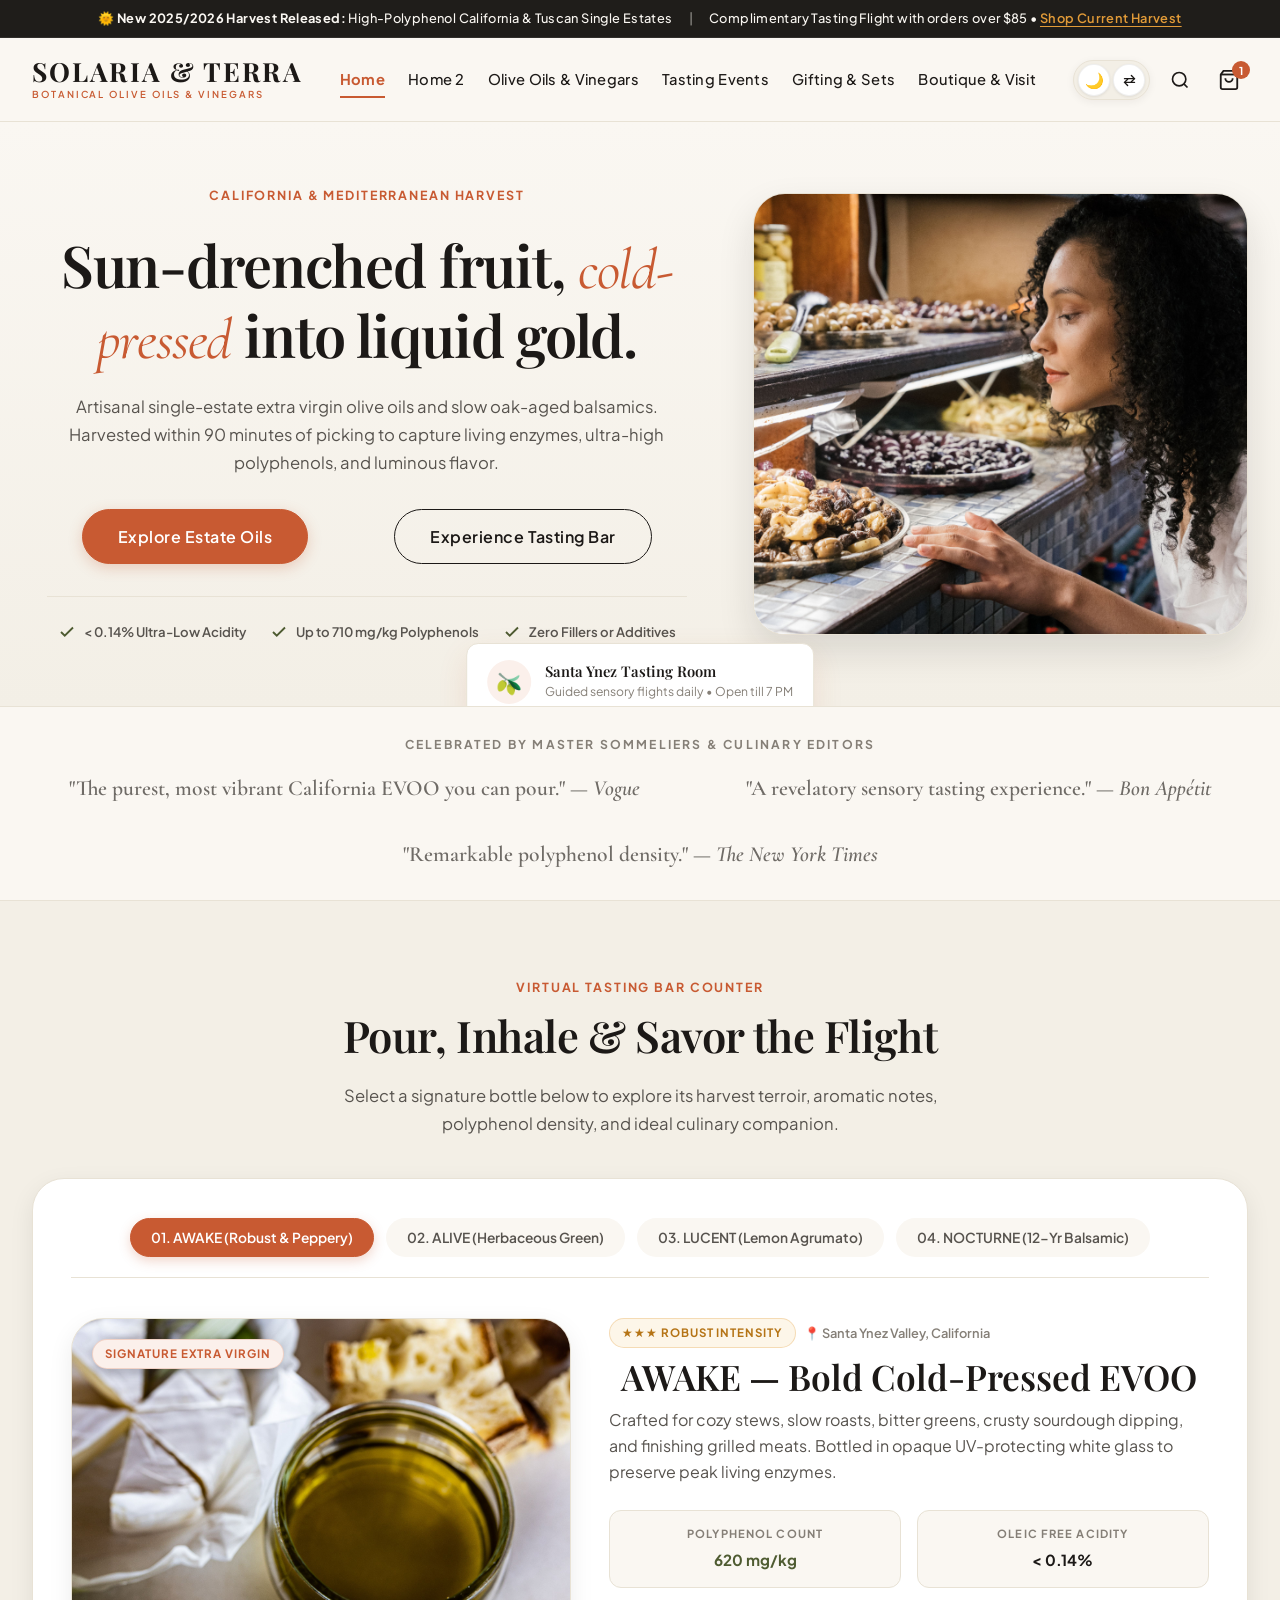
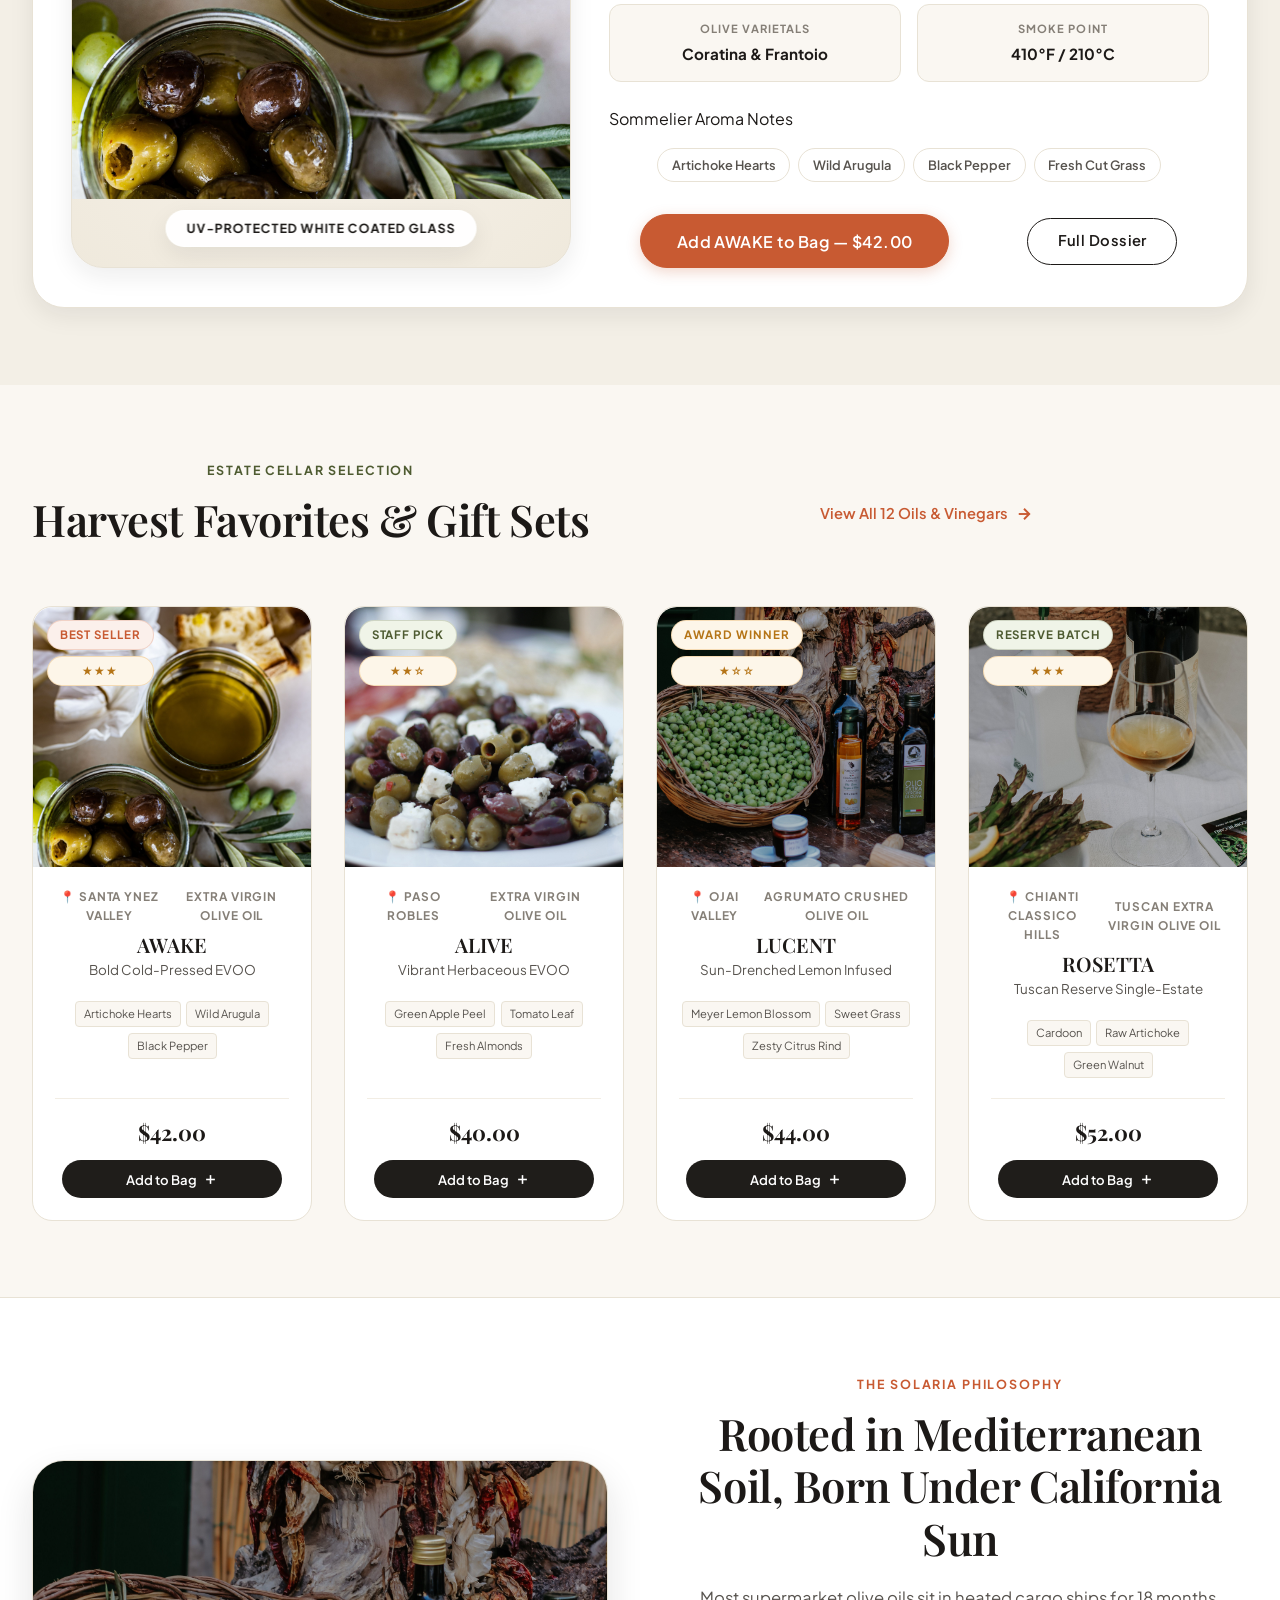
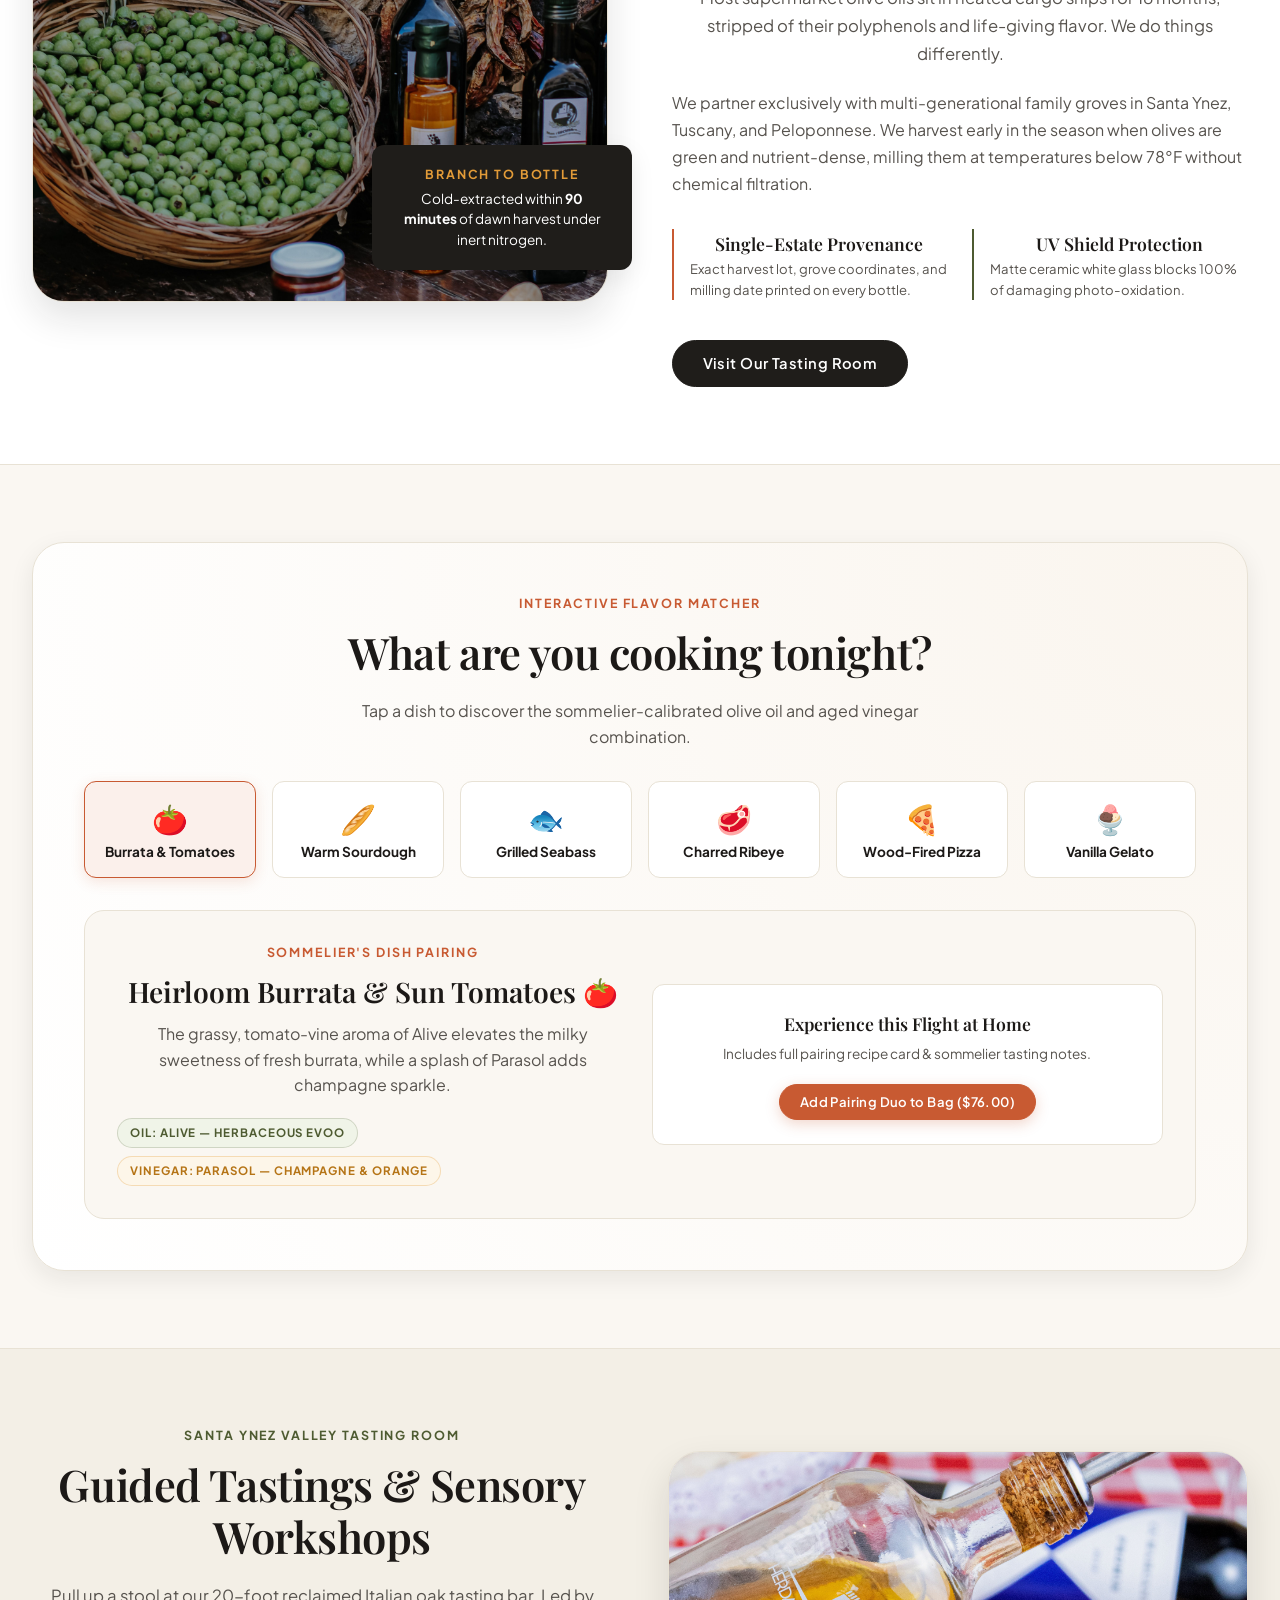
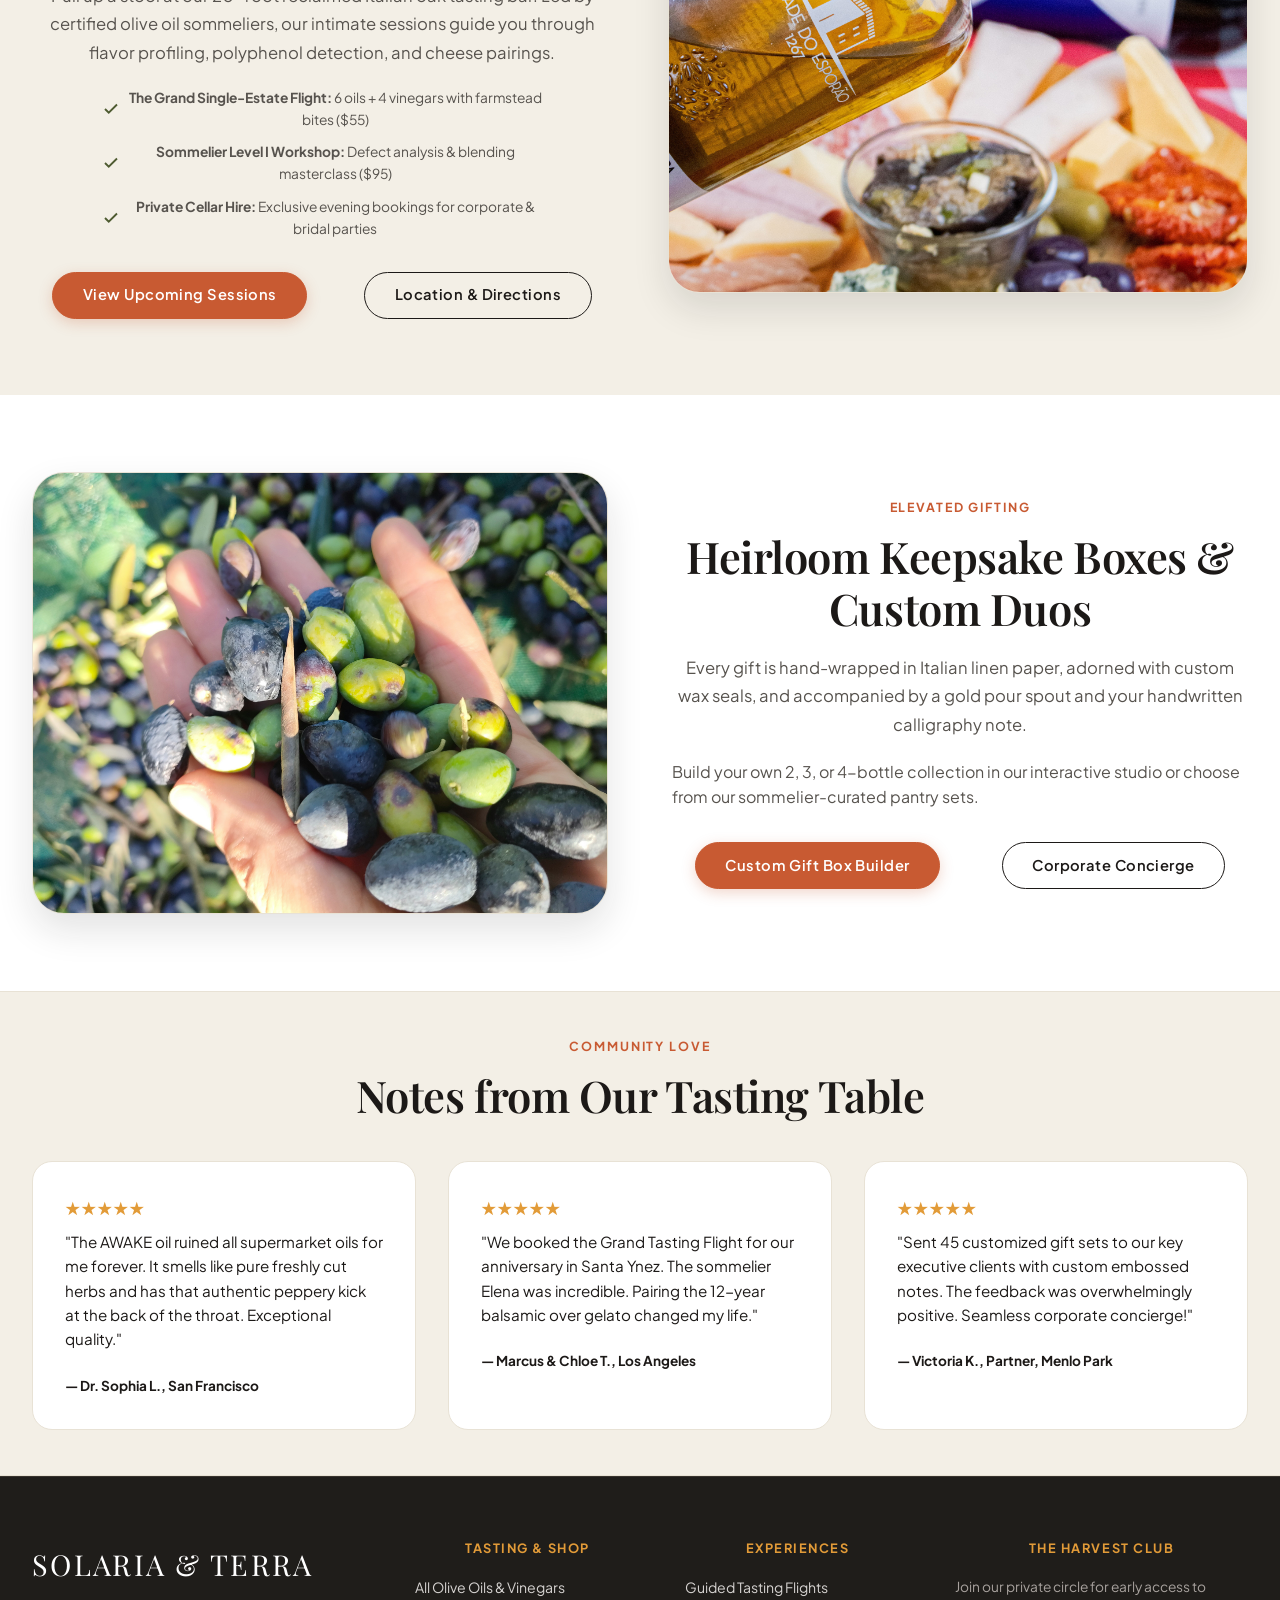
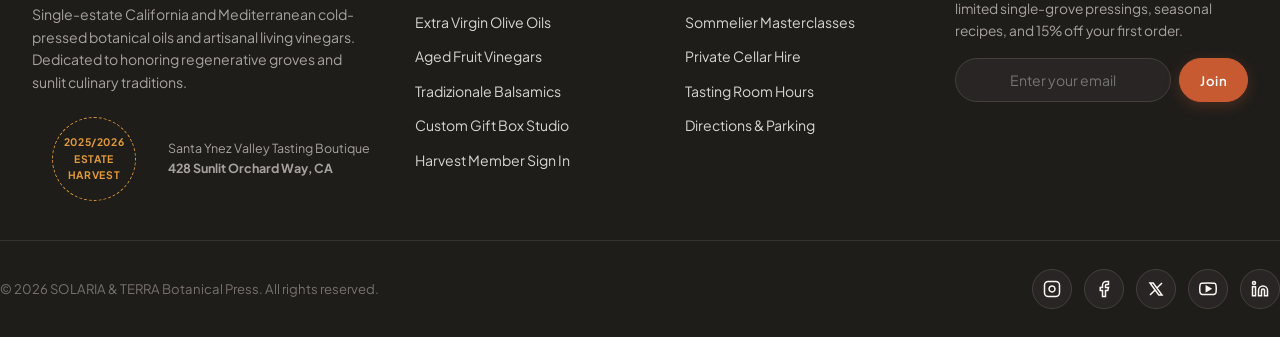
==== index.html @ 343f9cef "Deploy Specialty Olive Oil & Vinegar Tasting Shop with responsive design, fixed navbar, dark theme, " ====
<!DOCTYPE html>
<html lang="en">
<head>
  <meta charset="UTF-8">
  <meta name="viewport" content="width=device-width, initial-scale=1.0">
  <title>SOLARIA & TERRA | California & Mediterranean Fine Olive Oils & Aged Vinegars</title>
  <meta name="description" content="Artisanal cold-pressed single-estate olive oils and barrel-aged fruit vinegars. Visit our Santa Ynez tasting room or explore curated harvest flights online.">
  <link rel="icon" type="image/svg+xml" href="favicon.svg">
  <link rel="apple-touch-icon" href="favicon.svg">
  <link rel="stylesheet" href="styles/main.css">
</head>
<body>

  <!-- Announcement Top Bar -->
  <div class="announcement-bar">
    <span>🌞 <strong>New 2025/2026 Harvest Released:</strong> High-Polyphenol California & Tuscan Single Estates</span>
    <span style="opacity: 0.5;">|</span>
    <span>Complimentary Tasting Flight with orders over $85 • <a href="products.html">Shop Current Harvest</a></span>
  </div>

  <!-- Header Navigation -->
  <header class="site-header">
    <div class="container header-container">
      <!-- Brand Logo -->
      <a href="index.html" class="site-logo" aria-label="SOLARIA & TERRA Homepage">
        <span class="brand-name">SOLARIA &amp; TERRA</span>
        <span class="brand-tagline">Botanical Olive Oils &amp; Vinegars</span>
      </a>

      <!-- Desktop Navigation -->
      <nav class="nav-links" aria-label="Main Navigation">
        <a href="index.html" class="nav-link active">Home</a>
        <a href="home-2.html" class="nav-link">Home 2</a>
        <a href="products.html" class="nav-link">Olive Oils &amp; Vinegars</a>
        <a href="events.html" class="nav-link">Tasting Events</a>
        <a href="gifting.html" class="nav-link">Gifting &amp; Sets</a>
        <a href="contact.html" class="nav-link">Boutique &amp; Visit</a>
      </nav>

      <!-- Action Buttons -->
      <div class="header-actions">
        <!-- Theme & RTL Pill Widget (Navbar Controls) -->
        <div class="navbar-util-pill" aria-label="Theme and Language Controls">
          <button class="navbar-util-btn theme-toggle-trigger" onclick="App.toggleTheme()" title="Toggle Dark/Light Theme" aria-label="Toggle Theme">
            🌙
          </button>
          <button class="navbar-util-btn rtl-toggle-trigger" onclick="App.toggleRTL()" title="Toggle RTL Layout" aria-label="Toggle RTL">
            <svg width="15" height="15" viewBox="0 0 24 24" fill="none" stroke="currentColor" stroke-width="2.2" stroke-linecap="round" stroke-linejoin="round">
              <line x1="4" y1="9" x2="20" y2="9"></line>
              <polyline points="15 4 20 9 15 14"></polyline>
              <line x1="20" y1="15" x2="4" y2="15"></line>
              <polyline points="9 20 4 15 9 10"></polyline>
            </svg>
          </button>
        </div>

        <a href="products.html" class="action-btn" aria-label="Search Catalog" title="Search Collection">
          <svg width="20" height="20" viewBox="0 0 24 24" fill="none" stroke="currentColor" stroke-width="2"><circle cx="11" cy="11" r="8"></circle><line x1="21" y1="21" x2="16.65" y2="16.65"></line></svg>
        </a>
        <button class="action-btn trigger-cart-drawer" aria-label="Open Tasting Bag" title="Tasting Bag">
          <svg width="22" height="22" viewBox="0 0 24 24" fill="none" stroke="currentColor" stroke-width="2"><path d="M6 2L3 6v14a2 2 0 0 0 2 2h14a2 2 0 0 0 2-2V6l-3-4z"></path><line x1="3" y1="6" x2="21" y2="6"></line><path d="M16 10a4 4 0 0 1-8 0"></path></svg>
          <span class="cart-count-badge">1</span>
        </button>
        <button class="mobile-menu-toggle" id="mobileMenuToggle" aria-label="Toggle Mobile Navigation">
          <span></span><span></span><span></span>
        </button>
      </div>
    </div>
  </header>

  <main id="main-content">
    
    <!-- Hero Section (Editorial Brightland Style) -->
    <section class="hero-editorial">
      <div class="container">
        <div class="hero-grid">
          <div class="hero-content">
            <span class="eyebrow eyebrow-terracotta">CALIFORNIA &amp; MEDITERRANEAN HARVEST</span>
            <h1 class="hero-title">
              Sun-drenched fruit, <em>cold-pressed</em> into liquid gold.
            </h1>
            <p class="hero-description">
              Artisanal single-estate extra virgin olive oils and slow oak-aged balsamics. Harvested within 90 minutes of picking to capture living enzymes, ultra-high polyphenols, and luminous flavor.
            </p>
            <div class="hero-ctas">
              <a href="products.html" class="btn btn-primary btn-lg">Explore Estate Oils</a>
              <a href="#tastingBar" class="btn btn-outline btn-lg">Experience Tasting Bar</a>
            </div>

            <!-- Trust Row -->
            <div class="hero-trust-row">
              <div class="trust-item">
                <svg width="18" height="18" viewBox="0 0 24 24" fill="none" stroke="currentColor" stroke-width="2.5"><polyline points="20 6 9 17 4 12"></polyline></svg>
                <span>&lt; 0.14% Ultra-Low Acidity</span>
              </div>
              <div class="trust-item">
                <svg width="18" height="18" viewBox="0 0 24 24" fill="none" stroke="currentColor" stroke-width="2.5"><polyline points="20 6 9 17 4 12"></polyline></svg>
                <span>Up to 710 mg/kg Polyphenols</span>
              </div>
              <div class="trust-item">
                <svg width="18" height="18" viewBox="0 0 24 24" fill="none" stroke="currentColor" stroke-width="2.5"><polyline points="20 6 9 17 4 12"></polyline></svg>
                <span>Zero Fillers or Additives</span>
              </div>
            </div>
          </div>

          <div class="hero-media-wrapper">
            <div class="hero-main-card">
              <img src="image/oi (3).jpg" alt="SOLARIA & TERRA artisanal harvest bottles under sunlit olive branches">
            </div>
            <div class="floating-flight-badge">
              <div class="flight-icon">🫒</div>
              <div>
                <h5 class="font-serif">Santa Ynez Tasting Room</h5>
                <p>Guided sensory flights daily • Open till 7 PM</p>
              </div>
            </div>
          </div>
        </div>
      </div>
    </section>

    <!-- Press Banner -->
    <section style="background-color: var(--color-canvas); border-bottom: 1px solid var(--color-border); padding: 1.75rem 0;">
      <div class="container text-center">
        <p style="font-size: 0.76rem; text-transform: uppercase; letter-spacing: 0.18em; color: var(--color-text-muted); margin-bottom: 1rem; font-weight: 700;">
          Celebrated by Master Sommeliers &amp; Culinary Editors
        </p>
        <div style="display: flex; justify-content: space-around; align-items: center; flex-wrap: wrap; gap: 2rem; opacity: 0.85; font-family: var(--font-display); font-size: 1.35rem; font-weight: 600; color: var(--color-text-secondary);">
          <span>"The purest, most vibrant California EVOO you can pour." — <em>Vogue</em></span>
          <span>"A revelatory sensory tasting experience." — <em>Bon Appétit</em></span>
          <span>"Remarkable polyphenol density." — <em>The New York Times</em></span>
        </div>
      </div>
    </section>

    <!-- Interactive Tasting Bar Experience Section -->
    <section class="section-py tasting-bar-section" id="tastingBar">
      <div class="container">
        <div class="text-center" style="max-width: 680px; margin: 0 auto;">
          <span class="eyebrow eyebrow-terracotta">VIRTUAL TASTING BAR COUNTER</span>
          <h2>Pour, Inhale &amp; Savor the Flight</h2>
          <p class="lead-p">
            Select a signature bottle below to explore its harvest terroir, aromatic notes, polyphenol density, and ideal culinary companion.
          </p>
        </div>

        <div class="tasting-flight-interactive">
          <!-- Tasting Selector Tabs -->
          <div class="tasting-selector-tabs" id="tastingTabsContainer">
            <button class="tasting-tab-btn active" onclick="switchTastingView('oil-awake')">01. AWAKE (Robust &amp; Peppery)</button>
            <button class="tasting-tab-btn" onclick="switchTastingView('oil-alive')">02. ALIVE (Herbaceous Green)</button>
            <button class="tasting-tab-btn" onclick="switchTastingView('oil-lucent')">03. LUCENT (Lemon Agrumato)</button>
            <button class="tasting-tab-btn" onclick="switchTastingView('vin-balsamic-reserve')">04. NOCTURNE (12-Yr Balsamic)</button>
          </div>

          <!-- Dynamic Display Grid -->
          <div class="tasting-display-grid" id="tastingDisplayCard">
            <!-- Rendered dynamically -->
            <div class="tasting-bottle-view">
              <span class="badge badge-terracotta tasting-bottle-badge">Signature Extra Virgin</span>
              <img id="tastingBottleImg" src="image/oi (1).jpg" alt="AWAKE EVOO bottle">
              <span class="tasting-bottle-caption">UV-Protected White Coated Glass</span>
            </div>

            <div>
              <div class="flex items-center gap-2" style="margin-bottom: 0.5rem;">
                <span class="badge badge-amber" id="tastingIntensityBadge">★★★ ROBUST INTENSITY</span>
                <span style="font-size: 0.8rem; color: var(--color-text-muted); font-weight: 600;" id="tastingOriginText">📍 Santa Ynez Valley, California</span>
              </div>
              <h3 id="tastingTitle" style="font-size: 2.2rem; margin-bottom: 0.5rem;">AWAKE — Bold Cold-Pressed EVOO</h3>
              <p id="tastingDesc" style="color: var(--color-text-secondary); line-height: 1.65; margin-bottom: 1.5rem;">
                Crafted for cozy stews, slow roasts, bitter greens, crusty sourdough dipping, and finishing grilled meats. Bottled in opaque UV-protecting white glass to preserve peak living enzymes.
              </p>

              <!-- Specs Grid -->
              <div class="tasting-specs-grid">
                <div class="spec-box">
                  <span class="spec-label">Polyphenol Count</span>
                  <span class="spec-value" id="tastingPolyphenols" style="color: var(--color-olive-grove);">620 mg/kg</span>
                </div>
                <div class="spec-box">
                  <span class="spec-label">Oleic Free Acidity</span>
                  <span class="spec-value" id="tastingAcidity">&lt; 0.14%</span>
                </div>
                <div class="spec-box">
                  <span class="spec-label">Olive Varietals</span>
                  <span class="spec-value" id="tastingVarietals">Coratina &amp; Frantoio</span>
                </div>
                <div class="spec-box">
                  <span class="spec-label">Smoke Point</span>
                  <span class="spec-value" id="tastingSmokePoint">410°F / 210°C</span>
                </div>
              </div>

              <!-- Tasting Aroma Pills -->
              <div>
                <span class="spec-label" style="margin-bottom: 0.4rem;">Sommelier Aroma Notes</span>
                <div class="flavor-notes-pills" id="tastingNotesContainer">
                  <span class="flavor-pill">Artichoke Hearts</span>
                  <span class="flavor-pill">Wild Arugula</span>
                  <span class="flavor-pill">Black Pepper</span>
                  <span class="flavor-pill">Fresh Cut Grass</span>
                </div>
              </div>

              <div class="flex items-center gap-4" style="margin-top: 2rem;">
                <button class="btn btn-primary btn-lg" id="tastingAddToCartBtn" onclick="App.addToCart('oil-awake')">
                  Add AWAKE to Bag — $42.00
                </button>
                <button class="btn btn-outline" onclick="App.openQuickView('oil-awake')">
                  Full Dossier
                </button>
              </div>
            </div>
          </div>
        </div>
      </div>
    </section>

    <!-- Featured Products Spotlight (Brightland Aesthetic Grid) -->
    <section class="section-py">
      <div class="container">
        <div class="flex justify-between items-center" style="margin-bottom: 2.5rem; flex-wrap: wrap; gap: 1rem;">
          <div>
            <span class="eyebrow eyebrow-olive">ESTATE CELLAR SELECTION</span>
            <h2>Harvest Favorites &amp; Gift Sets</h2>
          </div>
          <a href="products.html" class="link-arrow font-sans">
            <span>View All 12 Oils &amp; Vinegars</span>
            <svg width="18" height="18" viewBox="0 0 24 24" fill="none" stroke="currentColor" stroke-width="2.5"><line x1="5" y1="12" x2="19" y2="12"></line><polyline points="12 5 19 12 12 19"></polyline></svg>
          </a>
        </div>

        <div class="grid grid-4" id="homeFeaturedGrid">
          <!-- Rendered via script / data -->
        </div>
      </div>
    </section>

    <!-- The Origin Story & Mediterranean Roots -->
    <section class="section-py story-section">
      <div class="container">
        <div class="grid grid-2" style="align-items: center; gap: 4rem;">
          <div class="editorial-media-wrapper">
            <div class="editorial-media-card">
              <img src="image/oi (5).jpg" alt="Artisanal olive harvest and stone milling">
            </div>
            <div class="story-floating-badge">
              <span class="eyebrow eyebrow-amber" style="margin-bottom: 0.25rem;">BRANCH TO BOTTLE</span>
              <p style="font-size: 0.85rem; line-height: 1.5;">Cold-extracted within <strong>90 minutes</strong> of dawn harvest under inert nitrogen.</p>
            </div>
          </div>

          <div>
            <span class="eyebrow eyebrow-terracotta">THE SOLARIA PHILOSOPHY</span>
            <h2>Rooted in Mediterranean Soil, Born Under California Sun</h2>
            <p class="lead-p" style="margin: 1.25rem 0;">
              Most supermarket olive oils sit in heated cargo ships for 18 months, stripped of their polyphenols and life-giving flavor. We do things differently.
            </p>
            <p style="color: var(--color-text-secondary); line-height: 1.7; margin-bottom: 1.5rem;">
              We partner exclusively with multi-generational family groves in Santa Ynez, Tuscany, and Peloponnese. We harvest early in the season when olives are green and nutrient-dense, milling them at temperatures below 78°F without chemical filtration.
            </p>

            <div style="display: grid; grid-template-columns: repeat(auto-fit, minmax(180px, 1fr)); gap: 1.5rem; margin-top: 2rem;">
              <div style="border-left: 2px solid var(--color-terracotta); padding-left: 1rem;">
                <h4 style="font-size: 1.1rem; margin-bottom: 0.25rem;">Single-Estate Provenance</h4>
                <p style="font-size: 0.82rem; color: var(--color-text-secondary);">Exact harvest lot, grove coordinates, and milling date printed on every bottle.</p>
              </div>
              <div style="border-left: 2px solid var(--color-olive-grove); padding-left: 1rem;">
                <h4 style="font-size: 1.1rem; margin-bottom: 0.25rem;">UV Shield Protection</h4>
                <p style="font-size: 0.82rem; color: var(--color-text-secondary);">Matte ceramic white glass blocks 100% of damaging photo-oxidation.</p>
              </div>
            </div>

            <div style="margin-top: 2.5rem;">
              <a href="contact.html" class="btn btn-dark">Visit Our Tasting Room</a>
            </div>
          </div>
        </div>
      </div>
    </section>

    <!-- Interactive Dish Pairing Selector -->
    <section class="section-py" style="background-color: var(--color-canvas);">
      <div class="container">
        <div class="pairing-finder-container">
          <div class="text-center" style="max-width: 620px; margin: 0 auto;">
            <span class="eyebrow eyebrow-terracotta">INTERACTIVE FLAVOR MATCHER</span>
            <h2>What are you cooking tonight?</h2>
            <p style="color: var(--color-text-secondary);">
              Tap a dish to discover the sommelier-calibrated olive oil and aged vinegar combination.
            </p>
          </div>

          <!-- Dish Buttons -->
          <div class="dish-selection-grid">
            <button class="dish-card-btn active" data-pairing-id="pairing-burrata">
              <span class="dish-emoji">🍅</span>
              <span class="dish-title">Burrata &amp; Tomatoes</span>
            </button>
            <button class="dish-card-btn" data-pairing-id="pairing-sourdough">
              <span class="dish-emoji">🥖</span>
              <span class="dish-title">Warm Sourdough</span>
            </button>
            <button class="dish-card-btn" data-pairing-id="pairing-seafood">
              <span class="dish-emoji">🐟</span>
              <span class="dish-title">Grilled Seabass</span>
            </button>
            <button class="dish-card-btn" data-pairing-id="pairing-steak">
              <span class="dish-emoji">🥩</span>
              <span class="dish-title">Charred Ribeye</span>
            </button>
            <button class="dish-card-btn" data-pairing-id="pairing-pizza">
              <span class="dish-emoji">🍕</span>
              <span class="dish-title">Wood-Fired Pizza</span>
            </button>
            <button class="dish-card-btn" data-pairing-id="pairing-dessert">
              <span class="dish-emoji">🍨</span>
              <span class="dish-title">Vanilla Gelato</span>
            </button>
          </div>

          <!-- Pairing Output Box -->
          <div class="pairing-result-box" id="pairingResultOutput">
            <div>
              <span class="eyebrow eyebrow-terracotta">SOMMELIER'S DISH PAIRING</span>
              <h3 style="margin-bottom: 0.75rem;">Heirloom Burrata &amp; Sun Tomatoes 🍅</h3>
              <p style="color: var(--color-text-secondary); line-height: 1.6; margin-bottom: 1.25rem;">
                The grassy, tomato-vine aroma of Alive elevates the milky sweetness of fresh burrata, while a splash of Parasol adds champagne sparkle.
              </p>
              <div style="display: flex; gap: 0.5rem; flex-wrap: wrap;">
                <span class="badge badge-olive">Oil: ALIVE — Herbaceous EVOO</span>
                <span class="badge badge-amber">Vinegar: PARASOL — Champagne &amp; Orange</span>
              </div>
            </div>
            <div style="background-color: #FFFFFF; border-radius: var(--radius-md); border: 1px solid var(--color-border); padding: 1.5rem; text-align: center;">
              <h4 style="font-size: 1.1rem; margin-bottom: 0.5rem;">Experience this Flight at Home</h4>
              <p style="font-size: 0.85rem; color: var(--color-text-secondary); margin-bottom: 1.25rem;">Includes full pairing recipe card &amp; sommelier tasting notes.</p>
              <button class="btn btn-primary btn-sm" onclick="App.addToCart('oil-alive'); App.addToCart('vin-trebbiano');">
                Add Pairing Duo to Bag ($76.00)
              </button>
            </div>
          </div>
        </div>
      </div>
    </section>

    <!-- Tasting Events & Masterclasses Spotlight -->
    <section class="section-py" style="background-color: var(--color-canvas-subtle); border-top: 1px solid var(--color-border);">
      <div class="container">
        <div class="grid grid-2" style="align-items: center; gap: 3.5rem;">
          <div>
            <span class="eyebrow eyebrow-olive">SANTA YNEZ VALLEY TASTING ROOM</span>
            <h2>Guided Tastings &amp; Sensory Workshops</h2>
            <p class="lead-p" style="margin: 1.25rem 0;">
              Pull up a stool at our 20-foot reclaimed Italian oak tasting bar. Led by certified olive oil sommeliers, our intimate sessions guide you through flavor profiling, polyphenol detection, and cheese pairings.
            </p>
            <div class="event-highlights-list" style="margin-bottom: 2rem;">
              <li>
                <svg width="18" height="18" viewBox="0 0 24 24" fill="none" stroke="currentColor" stroke-width="2.5"><polyline points="20 6 9 17 4 12"></polyline></svg>
                <span><strong>The Grand Single-Estate Flight:</strong> 6 oils + 4 vinegars with farmstead bites ($55)</span>
              </li>
              <li>
                <svg width="18" height="18" viewBox="0 0 24 24" fill="none" stroke="currentColor" stroke-width="2.5"><polyline points="20 6 9 17 4 12"></polyline></svg>
                <span><strong>Sommelier Level I Workshop:</strong> Defect analysis &amp; blending masterclass ($95)</span>
              </li>
              <li>
                <svg width="18" height="18" viewBox="0 0 24 24" fill="none" stroke="currentColor" stroke-width="2.5"><polyline points="20 6 9 17 4 12"></polyline></svg>
                <span><strong>Private Cellar Hire:</strong> Exclusive evening bookings for corporate &amp; bridal parties</span>
              </li>
            </div>
            <div class="flex gap-4">
              <a href="events.html" class="btn btn-primary">View Upcoming Sessions</a>
              <a href="contact.html" class="btn btn-outline">Location &amp; Directions</a>
            </div>
          </div>

          <div class="editorial-media-card">
            <img src="image/oi (32).jpg" alt="Sommelier guided olive oil tasting room">
          </div>
        </div>
      </div>
    </section>

    <!-- Editorial Gifting Teaser -->
    <section class="section-py" style="background-color: #FFFFFF;">
      <div class="container">
        <div class="grid grid-2" style="align-items: center; gap: 4rem;">
          <div class="editorial-media-card">
            <img src="image/oi (19).jpg" alt="Artisanal gift box with gold pour spouts">
          </div>
          <div>
            <span class="eyebrow eyebrow-terracotta">ELEVATED GIFTING</span>
            <h2>Heirloom Keepsake Boxes &amp; Custom Duos</h2>
            <p class="lead-p" style="margin: 1.25rem 0;">
              Every gift is hand-wrapped in Italian linen paper, adorned with custom wax seals, and accompanied by a gold pour spout and your handwritten calligraphy note.
            </p>
            <p style="color: var(--color-text-secondary); margin-bottom: 2rem;">
              Build your own 2, 3, or 4-bottle collection in our interactive studio or choose from our sommelier-curated pantry sets.
            </p>
            <div class="flex gap-4">
              <a href="gifting.html" class="btn btn-primary">Custom Gift Box Builder</a>
              <a href="gifting.html#corporate" class="btn btn-outline">Corporate Concierge</a>
            </div>
          </div>
        </div>
      </div>
    </section>

    <!-- Testimonials Section -->
    <section class="section-py-sm" style="background-color: var(--color-canvas-subtle); border-top: 1px solid var(--color-border); border-bottom: 1px solid var(--color-border);">
      <div class="container text-center">
        <span class="eyebrow eyebrow-terracotta">COMMUNITY LOVE</span>
        <h2 style="margin-bottom: 2.5rem;">Notes from Our Tasting Table</h2>
        
        <div class="grid grid-3">
          <div style="background-color: #FFFFFF; padding: 2rem; border-radius: var(--radius-lg); border: 1px solid var(--color-border); text-align: left;">
            <div style="color: var(--color-sun-amber); font-size: 1.1rem; margin-bottom: 0.5rem;">★★★★★</div>
            <p style="font-size: 0.95rem; color: var(--color-text-primary); line-height: 1.6; margin-bottom: 1.25rem;">
              "The AWAKE oil ruined all supermarket oils for me forever. It smells like pure freshly cut herbs and has that authentic peppery kick at the back of the throat. Exceptional quality."
            </p>
            <span style="font-weight: 700; font-size: 0.85rem;">— Dr. Sophia L., San Francisco</span>
          </div>

          <div style="background-color: #FFFFFF; padding: 2rem; border-radius: var(--radius-lg); border: 1px solid var(--color-border); text-align: left;">
            <div style="color: var(--color-sun-amber); font-size: 1.1rem; margin-bottom: 0.5rem;">★★★★★</div>
            <p style="font-size: 0.95rem; color: var(--color-text-primary); line-height: 1.6; margin-bottom: 1.25rem;">
              "We booked the Grand Tasting Flight for our anniversary in Santa Ynez. The sommelier Elena was incredible. Pairing the 12-year balsamic over gelato changed my life."
            </p>
            <span style="font-weight: 700; font-size: 0.85rem;">— Marcus &amp; Chloe T., Los Angeles</span>
          </div>

          <div style="background-color: #FFFFFF; padding: 2rem; border-radius: var(--radius-lg); border: 1px solid var(--color-border); text-align: left;">
            <div style="color: var(--color-sun-amber); font-size: 1.1rem; margin-bottom: 0.5rem;">★★★★★</div>
            <p style="font-size: 0.95rem; color: var(--color-text-primary); line-height: 1.6; margin-bottom: 1.25rem;">
              "Sent 45 customized gift sets to our key executive clients with custom embossed notes. The feedback was overwhelmingly positive. Seamless corporate concierge!"
            </p>
            <span style="font-weight: 700; font-size: 0.85rem;">— Victoria K., Partner, Menlo Park</span>
          </div>
        </div>
      </div>
    </section>

  </main>

  <!-- Footer -->
  <footer class="site-footer">
    <div class="footer-top">
      <div class="container footer-grid">
        <div class="footer-brand">
          <span class="brand-name">SOLARIA &amp; TERRA</span>
          <p>
            Single-estate California and Mediterranean cold-pressed botanical oils and artisanal living vinegars. Dedicated to honoring regenerative groves and sunlit culinary traditions.
          </p>
          <div style="margin-top: 1.5rem; display: flex; gap: 0.75rem; align-items: center;">
            <span class="seal-stamp" style="color: var(--color-sun-amber); border-color: var(--color-sun-amber);">
              2025/2026<br>ESTATE<br>HARVEST
            </span>
            <div style="font-size: 0.78rem; color: #A8A29E;">
              Santa Ynez Valley Tasting Boutique<br>
              <strong>428 Sunlit Orchard Way, CA</strong>
            </div>
          </div>
        </div>

        <div class="footer-col">
          <h5>Tasting &amp; Shop</h5>
          <div class="footer-links">
            <a href="products.html">All Olive Oils &amp; Vinegars</a>
            <a href="products.html?cat=olive-oil">Extra Virgin Olive Oils</a>
            <a href="products.html?cat=fruit-vinegar">Aged Fruit Vinegars</a>
            <a href="products.html?cat=balsamic-vinegar">Tradizionale Balsamics</a>
            <a href="gifting.html">Custom Gift Box Studio</a>
            <a href="#" onclick="event.preventDefault(); App.openAuthModal();">Harvest Member Sign In</a>
          </div>
        </div>

        <div class="footer-col">
          <h5>Experiences</h5>
          <div class="footer-links">
            <a href="events.html">Guided Tasting Flights</a>
            <a href="events.html#sommelier">Sommelier Masterclasses</a>
            <a href="events.html#private">Private Cellar Hire</a>
            <a href="contact.html">Tasting Room Hours</a>
            <a href="contact.html#directions">Directions &amp; Parking</a>
          </div>
        </div>

        <div class="footer-col">
          <h5>The Harvest Club</h5>
          <p style="font-size: 0.86rem; color: #A8A29E; margin-bottom: 0.75rem;">
            Join our private circle for early access to limited single-grove pressings, seasonal recipes, and 15% off your first order.
          </p>
          <form class="newsletter-submit-form footer-newsletter-form">
            <input type="email" placeholder="Enter your email" required aria-label="Email Address">
            <button type="submit" class="btn btn-primary btn-sm">Join</button>
          </form>
        </div>
      </div>
    </div>

    <div class="container footer-bottom">
      <div>&copy; 2026 SOLARIA &amp; TERRA Botanical Press. All rights reserved.</div>
      <div class="social-links" aria-label="Social Media Links">
        <a href="https://instagram.com/solariaandterra" target="_blank" rel="noopener noreferrer" aria-label="Follow SOLARIA &amp; TERRA on Instagram" title="Instagram">
          <svg width="18" height="18" viewBox="0 0 24 24" fill="none" stroke="currentColor" stroke-width="2"><rect x="2" y="2" width="20" height="20" rx="5" ry="5"></rect><path d="M16 11.37A4 4 0 1 1 12.63 8 4 4 0 0 1 16 11.37z"></path><line x1="17.5" y1="6.5" x2="17.51" y2="6.5"></line></svg>
        </a>
        <a href="https://facebook.com/solariaandterra" target="_blank" rel="noopener noreferrer" aria-label="Follow SOLARIA &amp; TERRA on Facebook" title="Facebook">
          <svg width="18" height="18" viewBox="0 0 24 24" fill="none" stroke="currentColor" stroke-width="2"><path d="M18 2h-3a5 5 0 0 0-5 5v3H7v4h3v8h4v-8h3l1-4h-4V7a1 1 0 0 1 1-1h3z"></path></svg>
        </a>
        <a href="https://x.com/solaria_terra" target="_blank" rel="noopener noreferrer" aria-label="Follow SOLARIA &amp; TERRA on X (Twitter)" title="X (Twitter)">
          <svg width="18" height="18" viewBox="0 0 24 24" fill="none" stroke="currentColor" stroke-width="2"><path d="M4 4l11.733 16h4.267l-11.733 -16z"></path><path d="M4 20l6.768 -6.768m2.46 -2.46l6.772 -6.772"></path></svg>
        </a>
        <a href="https://youtube.com/@solariaterra" target="_blank" rel="noopener noreferrer" aria-label="Watch SOLARIA &amp; TERRA on YouTube" title="YouTube">
          <svg width="18" height="18" viewBox="0 0 24 24" fill="none" stroke="currentColor" stroke-width="2"><path d="M22.54 6.42a2.78 2.78 0 0 0-1.94-2C18.88 4 12 4 12 4s-6.88 0-8.6.46a2.78 2.78 0 0 0-1.94 2A29 29 0 0 0 1 11.75a29 29 0 0 0 .46 5.33A2.78 2.78 0 0 0 3.4 19c1.72.46 8.6.46 8.6.46s6.88 0 8.6-.46a2.78 2.78 0 0 0 1.94-2 29 29 0 0 0 .46-5.25 29 29 0 0 0-.46-5.33z"></path><polygon points="9.75 15.02 15.5 11.75 9.75 8.48 9.75 15.02" fill="currentColor"></polygon></svg>
        </a>
        <a href="https://linkedin.com/company/solariaterra" target="_blank" rel="noopener noreferrer" aria-label="Connect with SOLARIA &amp; TERRA on LinkedIn" title="LinkedIn">
          <svg width="18" height="18" viewBox="0 0 24 24" fill="none" stroke="currentColor" stroke-width="2"><path d="M16 8a6 6 0 0 1 6 6v7h-4v-7a2 2 0 0 0-2-2 2 2 0 0 0-2 2v7h-4v-7a6 6 0 0 1 6-6z"></path><rect x="2" y="9" width="4" height="12"></rect><circle cx="4" cy="4" r="2"></circle></svg>
        </a>
      </div>
    </div>
  </footer>

  <!-- Scripts -->
  <script src="js/data.js"></script>
  <script src="js/app.js"></script>
  <script>
    // Home Page Specific Logic:
    document.addEventListener('DOMContentLoaded', () => {
      // Render 4 featured products on home page
      const featuredContainer = document.getElementById('homeFeaturedGrid');
      if (featuredContainer && typeof SHOP_DATA !== 'undefined') {
        const featured = SHOP_DATA.products.slice(0, 4);
        featuredContainer.innerHTML = featured.map(p => App.renderProductCard(p)).join('');
      }

      // Initialize interactive dish pairing switcher
      const dishBtns = document.querySelectorAll('.dish-card-btn');
      const pairingResultBox = document.getElementById('pairingResultOutput');
      if (dishBtns.length && pairingResultBox) {
        dishBtns.forEach(btn => {
          btn.addEventListener('click', () => {
            dishBtns.forEach(b => b.classList.remove('active'));
            btn.classList.add('active');
            const id = btn.dataset.pairingId;
            const p = SHOP_DATA.dishPairings.find(x => x.id === id);
            if (p) {
              pairingResultBox.innerHTML = `
                <div>
                  <span class="eyebrow eyebrow-terracotta">SOMMELIER'S DISH PAIRING</span>
                  <h3 style="margin-bottom: 0.75rem;">${p.dish} ${p.emoji}</h3>
                  <p style="color: var(--color-text-secondary); line-height: 1.6; margin-bottom: 1.25rem;">${p.description}</p>
                  <div style="display: flex; gap: 0.5rem; flex-wrap: wrap;">
                    <span class="badge badge-olive">Oil: ${p.recommendedOil}</span>
                    <span class="badge badge-balsamic">Vinegar: ${p.recommendedVinegar}</span>
                  </div>
                </div>
                <div style="background-color: #FFFFFF; border-radius: var(--radius-md); border: 1px solid var(--color-border); padding: 1.5rem; text-align: center;">
                  <h4 style="font-size: 1.1rem; margin-bottom: 0.5rem;">Experience this Flight at Home</h4>
                  <p style="font-size: 0.85rem; color: var(--color-text-secondary); margin-bottom: 1.25rem;">Includes full pairing recipe card & sommelier tasting notes.</p>
                  <button class="btn btn-primary btn-sm" onclick="App.showToast('Added ${p.dish} Pairing to your bag!', 'success')">
                    Add Pairing Set to Bag
                  </button>
                </div>
              `;
            }
          });
        });
      }
    });

    // Switch Virtual Tasting Bar view
    function switchTastingView(productId) {
      const product = SHOP_DATA.products.find(p => p.id === productId);
      if (!product) return;

      // Update active tab style
      const tabs = document.querySelectorAll('.tasting-tab-btn');
      tabs.forEach(t => t.classList.remove('active'));
      event.currentTarget.classList.add('active');

      // Update image and text
      document.getElementById('tastingBottleImg').src = product.image;
      document.getElementById('tastingBottleImg').alt = product.name;
      document.getElementById('tastingTitle').textContent = product.name;
      document.getElementById('tastingDesc').textContent = product.description;
      document.getElementById('tastingOriginText').textContent = `📍 ${product.region}`;
      document.getElementById('tastingIntensityBadge').textContent = `${product.intensityStars} ${product.intensity.toUpperCase()} INTENSITY`;
      document.getElementById('tastingPolyphenols').textContent = product.polyphenols;
      document.getElementById('tastingAcidity').textContent = product.acidity;
      document.getElementById('tastingVarietals').textContent = product.varietal;
      document.getElementById('tastingSmokePoint').textContent = product.smokePoint;
      
      const notesContainer = document.getElementById('tastingNotesContainer');
      notesContainer.innerHTML = product.tastingNotes.map(n => `<span class="flavor-pill">${n}</span>`).join('');

      const addBtn = document.getElementById('tastingAddToCartBtn');
      addBtn.textContent = `Add ${product.name.split('—')[0].trim()} to Bag — $${product.price.toFixed(2)}`;
      addBtn.setAttribute('onclick', `App.addToCart('${product.id}')`);
    }
  </script>
</body>
</html>
---- styles/main.css ----
/* ==========================================================================
   SOLARIA & TERRA — Mediterranean Specialty Olive Oil & Vinegar Tasting Shop
   Master Responsive Design System & Center Alignment Engine
   ========================================================================== */

@import url('https://fonts.googleapis.com/css2?family=Cormorant+Garamond:ital,wght@0,400;0,500;0,600;0,700;1,400;1,600&family=Playfair+Display:ital,wght@0,400;0,600;0,700;0,800;1,400;1,600&family=Plus+Jakarta+Sans:wght@300;400;500;600;700;800&family=Cinzel:wght@500;600;700&display=swap');

:root {
  /* Mediterranean & Brightland Inspired Palette */
  --color-canvas: #FAF7F2;
  --color-canvas-subtle: #F3EFE6;
  --color-canvas-card: #FFFFFF;
  --color-canvas-dark: #1F1D1A;
  --color-canvas-darker: #151412;
  
  --color-terracotta: #C85A32;
  --color-terracotta-hover: #B04C27;
  --color-terracotta-light: #FBF0EB;
  
  --color-olive-grove: #4E5B31;
  --color-olive-hover: #3E4A25;
  --color-olive-light: #F0F4E8;
  --color-olive-gold: #738346;

  --color-sun-amber: #E29B38;
  --color-sun-amber-light: #FDF6E9;
  --color-gold-accent: #D4AF37;
  --color-balsamic-plum: #582A38;
  --color-balsamic-light: #F7EFF2;
  
  --color-text-primary: #1C1917;
  --color-text-secondary: #57534E;
  --color-text-muted: #857F77;
  --color-text-light: #FAF7F2;
  
  --color-border: #E8E2D5;
  --color-border-dark: #38342E;
  --color-border-light: #F2EDE4;

  /* Typography */
  --font-serif: 'Playfair Display', Georgia, serif;
  --font-display: 'Cormorant Garamond', Georgia, serif;
  --font-accent: 'Cinzel', serif;
  --font-sans: 'Plus Jakarta Sans', -apple-system, BlinkMacSystemFont, 'Segoe UI', Roboto, sans-serif;

  /* Elevations & Shadows */
  --shadow-sm: 0 2px 8px rgba(28, 25, 23, 0.04);
  --shadow-md: 0 8px 24px rgba(28, 25, 23, 0.08);
  --shadow-lg: 0 16px 36px rgba(28, 25, 23, 0.12);
  --shadow-warm: 0 12px 30px rgba(200, 90, 50, 0.12);
  --shadow-hover: 0 20px 40px rgba(28, 25, 23, 0.15);

  /* Radius */
  --radius-sm: 6px;
  --radius-md: 12px;
  --radius-lg: 20px;
  --radius-xl: 32px;
  --radius-pill: 9999px;

  /* Transitions */
  --transition-fast: 0.2s cubic-bezier(0.16, 1, 0.3, 1);
  --transition-smooth: 0.35s cubic-bezier(0.16, 1, 0.3, 1);
  --transition-slow: 0.6s cubic-bezier(0.16, 1, 0.3, 1);

  /* Container & Header Sizes */
  --container-max: 1320px;
  --announcement-height: 38px;
  --header-height: 84px;
}

/* ==========================================================================
   CSS Reset & Defensive Base
   ========================================================================== */

*, *::before, *::after {
  box-sizing: border-box;
  margin: 0;
  padding: 0;
}

html {
  font-size: 16px;
  scroll-behavior: smooth;
  -webkit-text-size-adjust: 100%;
  -webkit-font-smoothing: antialiased;
  -moz-osx-font-smoothing: grayscale;
  overflow-x: hidden;
  width: 100%;
}

body {
  font-family: var(--font-sans);
  background-color: var(--color-canvas);
  color: var(--color-text-primary);
  line-height: 1.6;
  overflow-x: hidden;
  width: 100%;
  position: relative;
  display: flex;
  flex-direction: column;
  min-height: 100vh;
  padding-top: calc(var(--header-height) + var(--announcement-height));
}

img, picture, video, canvas, svg {
  max-width: 100%;
  height: auto;
  display: block;
}

a {
  color: inherit;
  text-decoration: none;
  transition: color var(--transition-fast);
}

button, input, select, textarea {
  font-family: inherit;
  font-size: inherit;
  max-width: 100%;
}

button {
  cursor: pointer;
  border: none;
  background: none;
}

ul, ol {
  list-style: none;
}

/* ==========================================================================
   Typography Utilities (Strict Center Alignment System)
   ========================================================================== */

.font-serif { font-family: var(--font-serif); }
.font-display { font-family: var(--font-display); }
.font-sans { font-family: var(--font-sans); }
.font-accent { font-family: var(--font-accent); }

h1, h2, h3, h4, h5, h6 {
  font-family: var(--font-serif);
  font-weight: 600;
  line-height: 1.2;
  color: var(--color-text-primary);
  overflow-wrap: break-word;
  text-align: center;
}

h1 {
  font-size: clamp(2.2rem, 4.5vw, 3.8rem);
  letter-spacing: -0.02em;
  text-align: center;
  margin: 0.75rem auto 1.25rem;
  width: 100%;
  line-height: 1.15;
}

h2 {
  font-size: clamp(1.75rem, 3.4vw, 2.75rem);
  letter-spacing: -0.01em;
  text-align: center;
  margin: 0.5rem auto 1.25rem;
  width: 100%;
  line-height: 1.2;
}

h3 {
  font-size: clamp(1.25rem, 2.2vw, 1.85rem);
  text-align: center;
  margin: 0.35rem auto 0.75rem;
}

h4 {
  font-size: clamp(1.05rem, 1.5vw, 1.3rem);
  text-align: center;
  margin: 0.25rem auto 0.5rem;
}

.eyebrow {
  font-family: var(--font-sans);
  font-size: 0.78rem;
  font-weight: 700;
  text-transform: uppercase;
  letter-spacing: 0.15em;
  color: var(--color-terracotta);
  display: block;
  text-align: center;
  margin: 0 auto 0.75rem;
  width: fit-content;
}

.eyebrow-olive { color: var(--color-olive-grove); }
.eyebrow-amber { color: var(--color-sun-amber); }
.eyebrow-light { color: #E8DFD0; }
.eyebrow-terracotta { color: var(--color-terracotta); }

.lead-p {
  font-size: clamp(1rem, 1.3vw, 1.15rem);
  color: var(--color-text-secondary);
  line-height: 1.7;
  text-align: center;
  margin-left: auto;
  margin-right: auto;
  max-width: 680px;
}

.section-header-center {
  text-align: center;
  margin: 0 auto 3rem;
  max-width: 720px;
  display: flex;
  flex-direction: column;
  align-items: center;
}

/* ==========================================================================
   Universal Container & Section Sizing System
   ========================================================================== */

.container {
  width: 100%;
  max-width: var(--container-max);
  margin-left: auto;
  margin-right: auto;
  padding-left: clamp(1rem, 3.5vw, 2rem);
  padding-right: clamp(1rem, 3.5vw, 2rem);
}

.section-py {
  padding-top: clamp(3.5rem, 6vw, 6rem);
  padding-bottom: clamp(3.5rem, 6vw, 6rem);
}

.section-py-sm {
  padding-top: clamp(2rem, 3.5vw, 3.5rem);
  padding-bottom: clamp(2rem, 3.5vw, 3.5rem);
}

/* Standard Grids with MinMax Overflow Protection */
.grid {
  display: grid;
  gap: clamp(1.25rem, 2.5vw, 2rem);
  width: 100%;
}

.grid-2 { grid-template-columns: repeat(2, minmax(0, 1fr)); }
.grid-3 { grid-template-columns: repeat(3, minmax(0, 1fr)); }
.grid-4 { grid-template-columns: repeat(4, minmax(0, 1fr)); }

@media (max-width: 1024px) {
  .grid-4 { grid-template-columns: repeat(2, minmax(0, 1fr)); }
  .grid-3 { grid-template-columns: repeat(2, minmax(0, 1fr)); }
}

@media (max-width: 768px) {
  .grid-4, .grid-3, .grid-2 { grid-template-columns: minmax(0, 1fr); }
}

.flex { display: flex; }
.flex-col { flex-direction: column; }
.items-center { align-items: center; }
.justify-between { justify-content: space-between; }
.justify-center { justify-content: center; }
.flex-wrap { flex-wrap: wrap; }
.gap-2 { gap: 0.5rem; }
.gap-4 { gap: 1rem; }
.gap-6 { gap: 1.5rem; }
.gap-8 { gap: 2rem; }

.text-center { text-align: center; }
.text-right { text-align: right; }
.text-left { text-align: left; }

/* ==========================================================================
   Buttons & Links (Always Perfectly Center-Aligned)
   ========================================================================== */

.btn {
  display: inline-flex;
  align-items: center;
  justify-content: center;
  gap: 0.6rem;
  padding: 0.85rem 1.85rem;
  font-size: 0.92rem;
  font-weight: 600;
  letter-spacing: 0.03em;
  border-radius: var(--radius-pill);
  transition: all var(--transition-fast);
  text-decoration: none;
  position: relative;
  overflow: hidden;
  text-align: center;
  line-height: 1.2;
  cursor: pointer;
  max-width: 100%;
  margin: 0 auto;
}

.btn-primary {
  background-color: var(--color-terracotta);
  color: #FFFFFF;
  border: 1.5px solid var(--color-terracotta);
  box-shadow: 0 4px 14px rgba(200, 90, 50, 0.25);
}

.btn-primary:hover {
  background-color: var(--color-terracotta-hover);
  border-color: var(--color-terracotta-hover);
  transform: translateY(-2px);
  box-shadow: 0 8px 20px rgba(200, 90, 50, 0.35);
  color: #FFFFFF;
}

.btn-olive {
  background-color: var(--color-olive-grove);
  color: #FFFFFF;
  border: 1.5px solid var(--color-olive-grove);
  box-shadow: 0 4px 14px rgba(78, 91, 49, 0.25);
}

.btn-olive:hover {
  background-color: var(--color-olive-hover);
  border-color: var(--color-olive-hover);
  transform: translateY(-2px);
  box-shadow: 0 8px 20px rgba(78, 91, 49, 0.35);
  color: #FFFFFF;
}

.btn-dark {
  background-color: var(--color-canvas-dark);
  color: #FFFFFF;
  border: 1.5px solid var(--color-canvas-dark);
}

.btn-dark:hover {
  background-color: #000000;
  transform: translateY(-2px);
  box-shadow: var(--shadow-md);
  color: #FFFFFF;
}

.btn-outline {
  background-color: transparent;
  color: var(--color-text-primary);
  border: 1.5px solid var(--color-text-primary);
}

.btn-outline:hover {
  background-color: var(--color-text-primary);
  color: #FFFFFF;
  transform: translateY(-2px);
}

.btn-outline-white {
  background-color: transparent;
  color: #FFFFFF;
  border: 1.5px solid rgba(255, 255, 255, 0.85);
}

.btn-outline-white:hover {
  background-color: #FFFFFF;
  color: var(--color-text-primary);
  transform: translateY(-2px);
}

.btn-sm {
  padding: 0.55rem 1.25rem;
  font-size: 0.82rem;
}

.btn-lg {
  padding: 1.05rem 2.2rem;
  font-size: 1rem;
}

@media (max-width: 480px) {
  .btn-lg {
    padding: 0.85rem 1.4rem;
    font-size: 0.95rem;
  }
}

.btn-icon {
  width: 44px;
  height: 44px;
  border-radius: 50%;
  padding: 0;
  display: inline-flex;
  align-items: center;
  justify-content: center;
  flex-shrink: 0;
}

.link-arrow {
  display: inline-flex;
  align-items: center;
  justify-content: center;
  gap: 0.45rem;
  font-weight: 600;
  font-size: 0.92rem;
  color: var(--color-terracotta);
  transition: gap var(--transition-fast), color var(--transition-fast);
  text-align: center;
  margin: 0 auto;
}

.link-arrow:hover {
  gap: 0.75rem;
  color: var(--color-terracotta-hover);
}

.link-arrow svg {
  transition: transform var(--transition-fast);
}

.link-arrow:hover svg {
  transform: translateX(3px);
}

/* ==========================================================================
   Badges, Stamps & Seals
   ========================================================================== */

.badge {
  display: inline-flex;
  align-items: center;
  justify-content: center;
  gap: 0.35rem;
  padding: 0.3rem 0.75rem;
  border-radius: var(--radius-pill);
  font-size: 0.72rem;
  font-weight: 700;
  text-transform: uppercase;
  letter-spacing: 0.08em;
  white-space: nowrap;
  text-align: center;
}

.badge-terracotta {
  background-color: var(--color-terracotta-light);
  color: var(--color-terracotta);
  border: 1px solid rgba(200, 90, 50, 0.2);
}

.badge-olive {
  background-color: var(--color-olive-light);
  color: var(--color-olive-grove);
  border: 1px solid rgba(78, 91, 49, 0.2);
}

.badge-amber {
  background-color: var(--color-sun-amber-light);
  color: #B57416;
  border: 1px solid rgba(226, 155, 56, 0.3);
}

.badge-balsamic {
  background-color: var(--color-balsamic-light);
  color: var(--color-balsamic-plum);
  border: 1px solid rgba(88, 42, 56, 0.2);
}

.seal-stamp {
  width: 84px;
  height: 84px;
  border: 1.5px dashed var(--color-terracotta);
  border-radius: 50%;
  display: flex;
  flex-direction: column;
  align-items: center;
  justify-content: center;
  text-align: center;
  padding: 0.5rem;
  font-size: 0.65rem;
  font-weight: 700;
  letter-spacing: 0.06em;
  text-transform: uppercase;
  color: var(--color-terracotta);
  animation: rotateSlow 40s linear infinite;
  flex-shrink: 0;
  margin: 0 auto;
}

@keyframes rotateSlow {
  from { transform: rotate(0deg); }
  to { transform: rotate(360deg); }
}

/* ==========================================================================
   Announcement Bar & Header
   ========================================================================== */

.announcement-bar {
  background-color: var(--color-canvas-dark);
  color: #FAF7F2;
  font-size: clamp(0.72rem, 1.8vw, 0.8rem);
  font-weight: 500;
  letter-spacing: 0.03em;
  padding: 0 1rem;
  height: var(--announcement-height);
  text-align: center;
  position: fixed;
  top: 0;
  left: 0;
  right: 0;
  width: 100%;
  z-index: 96;
  display: flex;
  align-items: center;
  justify-content: center;
  gap: 1rem;
  overflow: hidden;
  white-space: nowrap;
  border-bottom: 1px solid rgba(255, 255, 255, 0.08);
}

.announcement-bar a {
  color: var(--color-sun-amber);
  text-decoration: underline;
  text-underline-offset: 3px;
  font-weight: 600;
}

.site-header {
  position: fixed;
  top: var(--announcement-height);
  left: 0;
  right: 0;
  width: 100%;
  height: var(--header-height);
  z-index: 95;
  background-color: rgba(250, 247, 242, 0.97);
  backdrop-filter: blur(14px);
  -webkit-backdrop-filter: blur(14px);
  border-bottom: 1px solid var(--color-border);
  box-shadow: 0 4px 20px rgba(28, 25, 23, 0.04);
  transition: background-color var(--transition-fast), border-color var(--transition-fast), box-shadow var(--transition-fast);
}

.header-container {
  display: flex;
  align-items: center;
  justify-content: space-between;
  height: var(--header-height);
}

.site-logo {
  display: flex;
  flex-direction: column;
  align-items: flex-start;
  text-decoration: none;
  flex-shrink: 0;
}

.site-logo .brand-name {
  font-family: var(--font-serif);
  font-size: clamp(1.3rem, 2.5vw, 1.65rem);
  font-weight: 700;
  letter-spacing: 0.08em;
  color: var(--color-text-primary);
  line-height: 1;
}

.site-logo .brand-tagline {
  font-family: var(--font-sans);
  font-size: 0.6rem;
  font-weight: 600;
  text-transform: uppercase;
  letter-spacing: 0.2em;
  color: var(--color-terracotta);
  margin-top: 3px;
}

.nav-links {
  display: flex;
  align-items: center;
  justify-content: center;
  gap: clamp(1rem, 1.8vw, 2.2rem);
}

.nav-link {
  font-size: 0.92rem;
  font-weight: 500;
  color: var(--color-text-primary);
  position: relative;
  padding: 0.4rem 0;
  letter-spacing: 0.02em;
  white-space: nowrap;
}

.nav-link::after {
  content: '';
  position: absolute;
  bottom: 0;
  left: 0;
  width: 0;
  height: 2px;
  background-color: var(--color-terracotta);
  transition: width var(--transition-fast);
}

.nav-link:hover::after,
.nav-link.active::after {
  width: 100%;
}

.nav-link.active {
  font-weight: 700;
  color: var(--color-terracotta);
}

.header-actions {
  display: flex;
  align-items: center;
  gap: 0.75rem;
  flex-shrink: 0;
}

.action-btn {
  background: none;
  border: none;
  color: var(--color-text-primary);
  padding: 0.5rem;
  display: flex;
  align-items: center;
  justify-content: center;
  position: relative;
  transition: color var(--transition-fast), transform var(--transition-fast);
}

.action-btn:hover {
  color: var(--color-terracotta);
  transform: translateY(-1px);
}

.cart-count-badge {
  position: absolute;
  top: 0px;
  right: -2px;
  background-color: var(--color-terracotta);
  color: #FFFFFF;
  font-size: 0.68rem;
  font-weight: 700;
  min-width: 18px;
  height: 18px;
  border-radius: 50%;
  display: flex;
  align-items: center;
  justify-content: center;
  padding: 0 4px;
}

/* ==========================================================================
   Navbar Theme & RTL Pill Switcher Widget
   ========================================================================== */

.navbar-util-pill {
  display: inline-flex;
  align-items: center;
  gap: 3px;
  background-color: var(--color-canvas-subtle);
  border: 1px solid var(--color-border);
  border-radius: var(--radius-pill);
  padding: 3px 4px;
  box-shadow: 0 2px 8px rgba(28, 25, 23, 0.06);
  flex-shrink: 0;
  transition: all var(--transition-fast);
}

[data-theme="dark"] .navbar-util-pill {
  background-color: #1A1916;
  border-color: #332F28;
  box-shadow: 0 2px 8px rgba(0, 0, 0, 0.4);
}

.navbar-util-btn {
  width: 32px;
  height: 32px;
  border-radius: 50%;
  background-color: #FFFFFF;
  border: 1px solid rgba(0, 0, 0, 0.06);
  color: var(--color-text-primary);
  display: inline-flex;
  align-items: center;
  justify-content: center;
  cursor: pointer;
  transition: all var(--transition-fast);
  font-size: 0.95rem;
  padding: 0;
  box-shadow: 0 1px 3px rgba(0, 0, 0, 0.08);
}

[data-theme="dark"] .navbar-util-btn {
  background-color: #282520;
  border-color: #403B33;
  color: #FAF7F2;
  box-shadow: 0 1px 3px rgba(0, 0, 0, 0.3);
}

.navbar-util-btn:hover {
  transform: scale(1.08);
  background-color: var(--color-terracotta-light);
  border-color: var(--color-terracotta);
  color: var(--color-terracotta);
}

[data-theme="dark"] .navbar-util-btn:hover {
  background-color: #38241C;
  border-color: var(--color-terracotta);
  color: #E29B38;
}

.navbar-util-btn.active {
  background-color: var(--color-terracotta);
  color: #FFFFFF;
  border-color: var(--color-terracotta);
}

.navbar-util-btn svg {
  width: 15px;
  height: 15px;
  stroke: currentColor;
}

.mobile-menu-toggle {
  display: none;
  flex-direction: column;
  justify-content: center;
  align-items: center;
  gap: 5px;
  background: none;
  border: 1px solid transparent;
  border-radius: var(--radius-sm);
  padding: 0.5rem;
  cursor: pointer;
  width: 44px;
  height: 44px;
  transition: all var(--transition-fast);
  z-index: 50;
  flex-shrink: 0;
}

.mobile-menu-toggle:hover {
  background-color: var(--color-canvas-subtle);
  border-color: var(--color-border);
}

.mobile-menu-toggle span {
  display: block;
  width: 22px;
  height: 2px;
  background-color: var(--color-text-primary);
  border-radius: 2px;
  transition: transform 0.3s cubic-bezier(0.16, 1, 0.3, 1), opacity 0.2s ease;
  transform-origin: center;
}

.mobile-menu-toggle.active span:nth-child(1) {
  transform: translateY(7px) rotate(45deg);
}

.mobile-menu-toggle.active span:nth-child(2) {
  opacity: 0;
  transform: scaleX(0);
}

.mobile-menu-toggle.active span:nth-child(3) {
  transform: translateY(-7px) rotate(-45deg);
}

@media (max-width: 1024px) {
  :root {
    --announcement-height: 0px;
    --header-height: 74px;
  }
  
  .announcement-bar {
    display: none !important;
  }
  
  .site-header {
    top: 0 !important;
    background-color: rgba(250, 247, 242, 0.98);
  }
  
  .header-container {
    display: flex;
    align-items: center;
    justify-content: space-between;
    width: 100%;
  }

  .nav-links {
    display: none !important;
  }
  
  .header-actions > *:not(.mobile-menu-toggle):not(.navbar-util-pill) {
    display: none !important;
  }

  .header-actions {
    display: flex !important;
    align-items: center !important;
    justify-content: flex-end !important;
    gap: 0.6rem !important;
    margin-left: auto;
  }
  
  .navbar-util-pill {
    display: inline-flex !important;
  }

  .mobile-menu-toggle {
    display: flex !important;
  }
  
  .site-logo {
    display: flex !important;
    flex-direction: column !important;
    align-items: flex-start !important;
    max-width: calc(100% - 140px);
  }
}

@media (max-width: 768px) {
  :root {
    --announcement-height: 0px;
    --header-height: 70px;
  }
  
  .site-header {
    top: 0 !important;
  }
}

@media (min-width: 1025px) {
  .mobile-menu-toggle {
    display: none !important;
  }
  .nav-links {
    display: flex !important;
  }
  .header-actions > *:not(.mobile-menu-toggle) {
    display: flex !important;
  }
}

/* ==========================================================================
   MASTER IMAGE SIZING & ASPECT RATIO ENGINE
   ========================================================================== */

.product-image-container {
  position: relative;
  background-color: var(--color-canvas-subtle);
  padding: 0;
  margin: 0;
  display: block;
  height: 260px;
  width: 100%;
  overflow: hidden;
  flex-shrink: 0;
  border-top-left-radius: inherit;
  border-top-right-radius: inherit;
}

.product-image-container img {
  width: 100%;
  height: 100%;
  max-width: 100%;
  max-height: 100%;
  object-fit: cover;
  object-position: center;
  transition: transform var(--transition-smooth);
  display: block;
  margin: 0;
}

.product-card:hover .product-image-container img {
  transform: scale(1.06);
}

.event-card-media {
  position: relative;
  height: 240px;
  width: 100%;
  aspect-ratio: 16 / 10;
  overflow: hidden;
  flex-shrink: 0;
  background-color: var(--color-canvas-subtle);
}

.event-card-media img {
  width: 100%;
  height: 100%;
  object-fit: cover;
  object-position: center;
  transition: transform var(--transition-slow);
  display: block;
}

.event-tier-card:hover .event-card-media img {
  transform: scale(1.05);
}

.recipe-card-img {
  position: relative;
  height: 240px;
  width: 100%;
  aspect-ratio: 16 / 10;
  overflow: hidden;
  flex-shrink: 0;
  background-color: var(--color-canvas-subtle);
}

.recipe-card-img img {
  width: 100%;
  height: 100%;
  object-fit: cover;
  object-position: center;
  transition: transform var(--transition-slow);
  display: block;
}

.recipe-journal-card:hover .recipe-card-img img {
  transform: scale(1.06);
}

.editorial-media-wrapper {
  position: relative;
  width: 100%;
  display: flex;
  flex-direction: column;
  align-items: center;
}

.editorial-media-card,
.hero-main-card {
  position: relative;
  width: 100%;
  border-radius: var(--radius-xl);
  overflow: hidden;
  box-shadow: var(--shadow-lg);
  border: 1px solid var(--color-border);
  background-color: #FFFFFF;
}

.hero-main-card img,
.editorial-media-card img {
  width: 100%;
  height: clamp(280px, 38vw, 440px);
  object-fit: cover;
  object-position: center;
  display: block;
  transition: transform var(--transition-slow);
}

.hero-main-card:hover img,
.editorial-media-card:hover img {
  transform: scale(1.03);
}

.gift-bottle-select-card {
  border: 1.5px solid var(--color-border);
  border-radius: var(--radius-md);
  padding: 1.25rem 1rem;
  text-align: center;
  cursor: pointer;
  transition: all var(--transition-fast);
  background-color: var(--color-canvas);
  position: relative;
  height: 100%;
  min-height: 220px;
  display: flex;
  flex-direction: column;
  align-items: center;
  justify-content: space-between;
}

.gift-bottle-select-card:hover {
  border-color: var(--color-terracotta);
  transform: translateY(-2px);
}

.gift-bottle-select-card.selected {
  border-color: var(--color-terracotta);
  background-color: var(--color-terracotta-light);
  box-shadow: 0 4px 12px rgba(200, 90, 50, 0.15);
}

.gift-bottle-select-card.selected::after {
  content: '✓ Selected';
  position: absolute;
  top: 0.5rem;
  right: 0.5rem;
  background-color: var(--color-terracotta);
  color: #FFFFFF;
  font-size: 0.68rem;
  font-weight: 700;
  padding: 0.15rem 0.5rem;
  border-radius: var(--radius-pill);
}

.gift-bottle-select-card img {
  height: 120px;
  max-height: 120px;
  width: auto;
  max-width: 100%;
  object-fit: contain;
  object-position: center;
  margin: 0 auto 0.5rem;
  display: block;
}

.tasting-bottle-view {
  background: radial-gradient(circle at center, #FAF5EE 0%, #EFE9DC 100%);
  border-radius: var(--radius-xl);
  padding: 0;
  display: block;
  position: relative;
  height: 100%;
  min-height: 420px;
  width: 100%;
  overflow: hidden;
  box-shadow: var(--shadow-md);
  border: 1px solid var(--color-border);
}

.tasting-bottle-view img {
  width: 100%;
  height: 100%;
  min-height: 420px;
  max-height: 480px;
  object-fit: cover;
  object-position: center;
  transition: transform var(--transition-smooth);
  display: block;
  margin: 0;
}

.tasting-bottle-view:hover img {
  transform: scale(1.05);
}

.tasting-bottle-badge {
  position: absolute;
  top: 1.25rem;
  left: 1.25rem;
  z-index: 10;
  box-shadow: 0 4px 14px rgba(0, 0, 0, 0.2);
}

.tasting-bottle-caption {
  position: absolute;
  bottom: 1.25rem;
  left: 50%;
  transform: translateX(-50%);
  background-color: rgba(255, 255, 255, 0.94);
  backdrop-filter: blur(12px);
  padding: 0.5rem 1.25rem;
  border-radius: var(--radius-pill);
  font-size: 0.78rem;
  font-weight: 700;
  letter-spacing: 0.08em;
  text-transform: uppercase;
  color: var(--color-text-primary);
  border: 1px solid rgba(255, 255, 255, 0.8);
  box-shadow: var(--shadow-md);
  white-space: nowrap;
  z-index: 10;
}

.cart-item-img {
  width: 64px;
  height: 64px;
  background-color: var(--color-canvas);
  border-radius: var(--radius-sm);
  display: flex;
  align-items: center;
  justify-content: center;
  padding: 0.25rem;
  flex-shrink: 0;
  overflow: hidden;
}

.cart-item-img img {
  max-height: 54px;
  max-width: 54px;
  width: auto;
  height: auto;
  object-fit: contain;
  object-position: center;
  margin: 0 auto;
}

/* ==========================================================================
   Hero Section (Editorial Brightland Style — Center Aligned)
   ========================================================================== */

.hero-editorial {
  position: relative;
  padding: clamp(2.5rem, 5vw, 4.5rem) 0;
  background: linear-gradient(180deg, var(--color-canvas) 0%, var(--color-canvas-subtle) 100%);
  border-bottom: 1px solid var(--color-border);
  overflow: hidden;
}

.hero-grid {
  display: grid;
  grid-template-columns: 1.15fr 0.85fr;
  align-items: center;
  gap: clamp(2rem, 4vw, 3.5rem);
}

@media (max-width: 900px) {
  .hero-grid {
    grid-template-columns: 1fr;
    gap: 2.5rem;
  }
}

.hero-content {
  max-width: 640px;
  text-align: center;
  display: flex;
  flex-direction: column;
  align-items: center;
  margin: 0 auto;
}

.hero-title {
  margin: 0.85rem auto 1.25rem;
  line-height: 1.12;
  text-align: center;
}

.hero-title em {
  font-style: italic;
  font-family: var(--font-display);
  font-weight: 400;
  color: var(--color-terracotta);
}

.hero-description {
  font-size: clamp(1rem, 1.3vw, 1.15rem);
  color: var(--color-text-secondary);
  line-height: 1.7;
  margin: 0 auto 2rem;
  text-align: center;
}

.hero-ctas {
  display: flex;
  flex-wrap: wrap;
  gap: 1rem;
  margin-bottom: 2rem;
  justify-content: center;
  align-items: center;
  width: 100%;
}

@media (max-width: 576px) {
  .hero-ctas {
    flex-direction: column;
    width: 100%;
  }
  .hero-ctas .btn {
    width: 100%;
  }
}

.hero-trust-row {
  display: flex;
  align-items: center;
  justify-content: center;
  gap: 1.5rem;
  padding-top: 1.5rem;
  border-top: 1px solid var(--color-border);
  flex-wrap: wrap;
  width: 100%;
}

.trust-item {
  display: flex;
  align-items: center;
  justify-content: center;
  gap: 0.5rem;
  font-size: 0.82rem;
  font-weight: 600;
  color: var(--color-text-secondary);
  text-align: center;
}

.trust-item svg {
  color: var(--color-olive-grove);
  flex-shrink: 0;
}

.floating-flight-badge {
  position: absolute;
  bottom: -15px;
  left: 50%;
  transform: translateX(-50%);
  background-color: #FFFFFF;
  padding: 1rem 1.25rem;
  border-radius: var(--radius-md);
  box-shadow: var(--shadow-warm);
  border: 1px solid var(--color-border);
  display: flex;
  align-items: center;
  gap: 0.85rem;
  z-index: 10;
  max-width: calc(100% - 20px);
}

@media (max-width: 768px) {
  .floating-flight-badge {
    position: static;
    transform: none;
    margin: 1.25rem auto 0;
    max-width: 100%;
    justify-content: center;
  }
}

.floating-flight-badge .flight-icon {
  width: 44px;
  height: 44px;
  border-radius: 50%;
  background-color: var(--color-terracotta-light);
  color: var(--color-terracotta);
  display: flex;
  align-items: center;
  justify-content: center;
  font-size: 1.3rem;
  flex-shrink: 0;
}

.floating-flight-badge h5 {
  font-size: 0.92rem;
  margin-bottom: 2px;
  text-align: left;
}

.floating-flight-badge p {
  font-size: 0.76rem;
  color: var(--color-text-muted);
  text-align: left;
}

/* ==========================================================================
   Interactive Tasting Bar Section
   ========================================================================== */

.tasting-bar-section {
  background-color: var(--color-canvas-subtle);
  position: relative;
}

.tasting-flight-interactive {
  background-color: #FFFFFF;
  border-radius: var(--radius-xl);
  border: 1px solid var(--color-border);
  box-shadow: var(--shadow-md);
  padding: clamp(1.25rem, 3vw, 3rem);
  margin-top: 2.5rem;
  width: 100%;
}

.tasting-selector-tabs {
  display: flex;
  justify-content: center;
  align-items: center;
  gap: 0.75rem;
  flex-wrap: wrap;
  margin-bottom: 2.5rem;
  border-bottom: 1px solid var(--color-border);
  padding-bottom: 1.25rem;
}

.tasting-tab-btn {
  padding: 0.65rem 1.25rem;
  border-radius: var(--radius-pill);
  font-weight: 600;
  font-size: 0.86rem;
  color: var(--color-text-secondary);
  border: 1.5px solid transparent;
  transition: all var(--transition-fast);
  background-color: var(--color-canvas);
  text-align: center;
}

.tasting-tab-btn:hover {
  color: var(--color-terracotta);
  border-color: rgba(200, 90, 50, 0.3);
}

.tasting-tab-btn.active {
  background-color: var(--color-terracotta);
  color: #FFFFFF;
  border-color: var(--color-terracotta);
  box-shadow: 0 4px 12px rgba(200, 90, 50, 0.25);
}

.tasting-display-grid {
  display: grid;
  grid-template-columns: 1fr 1.2fr;
  gap: clamp(1.5rem, 3vw, 3rem);
  align-items: center;
  width: 100%;
}

@media (max-width: 900px) {
  .tasting-display-grid {
    grid-template-columns: 1fr;
  }
}

.tasting-specs-grid {
  display: grid;
  grid-template-columns: repeat(2, minmax(0, 1fr));
  gap: 1rem;
  margin: 1.5rem 0;
  width: 100%;
}

@media (max-width: 480px) {
  .tasting-specs-grid {
    grid-template-columns: 1fr;
  }
}

.spec-box {
  background-color: var(--color-canvas);
  border: 1px solid var(--color-border);
  border-radius: var(--radius-md);
  padding: 0.9rem 1rem;
  text-align: center;
}

.spec-box .spec-label {
  font-size: 0.7rem;
  font-weight: 700;
  text-transform: uppercase;
  letter-spacing: 0.1em;
  color: var(--color-text-muted);
  display: block;
  margin-bottom: 0.25rem;
  text-align: center;
}

.spec-box .spec-value {
  font-size: 0.95rem;
  font-weight: 700;
  color: var(--color-text-primary);
  text-align: center;
}

.flavor-notes-pills {
  display: flex;
  flex-wrap: wrap;
  justify-content: center;
  gap: 0.5rem;
  margin: 1rem 0 1.5rem;
}

.flavor-pill {
  background-color: #FFFFFF;
  border: 1px solid var(--color-border);
  padding: 0.35rem 0.85rem;
  border-radius: var(--radius-pill);
  font-size: 0.8rem;
  font-weight: 600;
  color: var(--color-text-secondary);
  text-align: center;
}

/* ==========================================================================
   Product Card Component (Centered Alignment Engine)
   ========================================================================== */

.product-card {
  background-color: #FFFFFF;
  border-radius: var(--radius-lg);
  border: 1px solid var(--color-border);
  overflow: hidden;
  transition: transform var(--transition-smooth), box-shadow var(--transition-smooth), border-color var(--transition-smooth);
  display: flex;
  flex-direction: column;
  align-items: center;
  text-align: center;
  height: 100%;
  width: 100%;
  position: relative;
}

.product-card:hover {
  transform: translateY(-6px);
  box-shadow: var(--shadow-hover);
  border-color: rgba(200, 90, 50, 0.4);
}

.product-badges-layer {
  position: absolute;
  top: 0.85rem;
  left: 0.85rem;
  display: flex;
  flex-direction: column;
  gap: 0.35rem;
  z-index: 5;
}

.product-quick-view-btn {
  position: absolute;
  bottom: 0.85rem;
  left: 50%;
  transform: translateX(-50%) translateY(20px);
  opacity: 0;
  background-color: rgba(255, 255, 255, 0.95);
  backdrop-filter: blur(8px);
  color: var(--color-text-primary);
  font-size: 0.78rem;
  font-weight: 700;
  padding: 0.45rem 1rem;
  border-radius: var(--radius-pill);
  box-shadow: var(--shadow-md);
  border: 1px solid var(--color-border);
  transition: all var(--transition-fast);
  white-space: nowrap;
}

.product-card:hover .product-quick-view-btn {
  transform: translateX(-50%) translateY(0);
  opacity: 1;
}

.product-quick-view-btn:hover {
  background-color: var(--color-terracotta);
  color: #FFFFFF;
  border-color: var(--color-terracotta);
}

.product-card-body {
  padding: 1.35rem;
  display: flex;
  flex-direction: column;
  align-items: center;
  text-align: center;
  flex-grow: 1;
  width: 100%;
}

.product-card-header {
  margin-bottom: 0.5rem;
  text-align: center;
  width: 100%;
}

.product-origin-meta {
  font-size: 0.74rem;
  font-weight: 700;
  text-transform: uppercase;
  letter-spacing: 0.08em;
  color: var(--color-text-muted);
  margin-bottom: 0.35rem;
  display: flex;
  align-items: center;
  justify-content: center;
  gap: 0.6rem;
  text-align: center;
  width: 100%;
}

.product-title {
  font-size: 1.25rem;
  font-weight: 600;
  margin: 0.25rem auto;
  line-height: 1.25;
  text-align: center;
  width: 100%;
}

.product-tagline {
  font-size: 0.84rem;
  color: var(--color-text-secondary);
  line-height: 1.4;
  margin: 0 auto 0.85rem;
  text-align: center;
  max-width: 280px;
}

.tasting-notes-strip {
  display: flex;
  flex-wrap: wrap;
  justify-content: center;
  align-items: center;
  gap: 0.35rem;
  margin-bottom: 1.25rem;
  width: 100%;
}

.tasting-note-tag {
  font-size: 0.7rem;
  background-color: var(--color-canvas);
  color: var(--color-text-secondary);
  padding: 0.2rem 0.5rem;
  border-radius: 4px;
  border: 1px solid var(--color-border);
  text-align: center;
}

.product-card-footer {
  margin-top: auto;
  padding-top: 1rem;
  border-top: 1px solid var(--color-border-light);
  display: flex;
  flex-direction: column;
  align-items: center;
  justify-content: center;
  gap: 0.65rem;
  width: 100%;
  text-align: center;
}

.product-price {
  font-family: var(--font-serif);
  font-size: 1.35rem;
  font-weight: 700;
  color: var(--color-text-primary);
  text-align: center;
}

.add-cart-btn {
  background-color: var(--color-canvas-dark);
  color: #FFFFFF;
  font-size: 0.82rem;
  font-weight: 600;
  padding: 0.65rem 1.25rem;
  border-radius: var(--radius-pill);
  transition: all var(--transition-fast);
  display: inline-flex;
  align-items: center;
  justify-content: center;
  gap: 0.4rem;
  width: 100%;
  max-width: 220px;
  margin: 0 auto;
  text-align: center;
}

.add-cart-btn:hover {
  background-color: var(--color-terracotta);
  transform: translateY(-1px);
}

/* ==========================================================================
   Filter & Catalog Controls (Centered)
   ========================================================================== */

.catalog-filter-bar {
  background-color: #FFFFFF;
  border: 1px solid var(--color-border);
  border-radius: var(--radius-lg);
  padding: clamp(1rem, 2vw, 1.5rem);
  margin-bottom: 2.5rem;
  box-shadow: var(--shadow-sm);
  width: 100%;
}

.filter-row-primary {
  display: flex;
  align-items: center;
  justify-content: center;
  gap: 1.25rem;
  flex-wrap: wrap;
  padding-bottom: 1.25rem;
  border-bottom: 1px solid var(--color-border);
}

.filter-categories {
  display: flex;
  justify-content: center;
  gap: 0.5rem;
  flex-wrap: wrap;
}

.filter-cat-btn {
  padding: 0.5rem 1rem;
  border-radius: var(--radius-pill);
  font-size: 0.84rem;
  font-weight: 600;
  color: var(--color-text-secondary);
  background-color: var(--color-canvas);
  border: 1px solid transparent;
  transition: all var(--transition-fast);
  text-align: center;
}

.filter-cat-btn:hover {
  color: var(--color-terracotta);
  background-color: var(--color-terracotta-light);
}

.filter-cat-btn.active {
  background-color: var(--color-terracotta);
  color: #FFFFFF;
  border-color: var(--color-terracotta);
}

.catalog-search-box {
  position: relative;
  min-width: 240px;
  flex-grow: 1;
  max-width: 380px;
  margin: 0 auto;
}

.catalog-search-box input {
  width: 100%;
  padding: 0.6rem 1rem 0.6rem 2.4rem;
  border-radius: var(--radius-pill);
  border: 1px solid var(--color-border);
  background-color: var(--color-canvas);
  font-size: 0.88rem;
  outline: none;
  transition: border-color var(--transition-fast), box-shadow var(--transition-fast);
  text-align: center;
}

.catalog-search-box input:focus {
  border-color: var(--color-terracotta);
  box-shadow: 0 0 0 3px rgba(200, 90, 50, 0.15);
  background-color: #FFFFFF;
}

.catalog-search-box svg {
  position: absolute;
  left: 0.85rem;
  top: 50%;
  transform: translateY(-50%);
  color: var(--color-text-muted);
  pointer-events: none;
}

.filter-row-secondary {
  display: flex;
  align-items: center;
  justify-content: center;
  gap: 1.25rem;
  flex-wrap: wrap;
  padding-top: 1.25rem;
}

.filter-dropdowns {
  display: flex;
  justify-content: center;
  gap: 0.75rem;
  flex-wrap: wrap;
}

.filter-select {
  padding: 0.5rem 2rem 0.5rem 1rem;
  border-radius: var(--radius-pill);
  border: 1px solid var(--color-border);
  background-color: var(--color-canvas);
  font-size: 0.82rem;
  font-weight: 600;
  color: var(--color-text-secondary);
  cursor: pointer;
  outline: none;
  appearance: none;
  background-image: url("data:image/svg+xml;charset=UTF-8,%3csvg xmlns='http://www.w3.org/2000/svg' viewBox='0 0 24 24' fill='none' stroke='%2357534E' stroke-width='2' stroke-linecap='round' stroke-linejoin='round'%3e%3cpolyline points='6 9 12 15 18 9'%3e%3c/polyline%3e%3c/svg%3e");
  background-repeat: no-repeat;
  background-position: right 0.75rem center;
  background-size: 14px;
  text-align: center;
}

.filter-select:focus {
  border-color: var(--color-terracotta);
}

@media (max-width: 768px) {
  .filter-row-primary, .filter-row-secondary {
    flex-direction: column;
    align-items: center;
  }
  .catalog-search-box {
    max-width: 100%;
    width: 100%;
  }
  .filter-dropdowns {
    width: 100%;
    flex-direction: column;
  }
  .filter-select {
    width: 100%;
  }
}

/* ==========================================================================
   Story & Origin Sections
   ========================================================================== */

.story-section {
  background-color: #FFFFFF;
  border-top: 1px solid var(--color-border);
  border-bottom: 1px solid var(--color-border);
}

.story-floating-badge {
  position: absolute;
  bottom: 2rem;
  right: -1.5rem;
  background-color: var(--color-canvas-dark);
  color: #FFFFFF;
  padding: 1.25rem 1.5rem;
  border-radius: var(--radius-md);
  max-width: 260px;
  box-shadow: var(--shadow-md);
  z-index: 10;
  text-align: center;
}

@media (max-width: 768px) {
  .story-floating-badge {
    position: static;
    margin: 1rem auto 0;
    max-width: 100%;
    right: auto;
    bottom: auto;
  }
}

.origin-map-card {
  background-color: var(--color-canvas-subtle);
  border-radius: var(--radius-xl);
  border: 1px solid var(--color-border);
  padding: clamp(1.5rem, 3vw, 3rem);
  position: relative;
  overflow: hidden;
  width: 100%;
  text-align: center;
}

.origin-pills-grid {
  display: grid;
  grid-template-columns: repeat(auto-fit, minmax(220px, 1fr));
  gap: 1.25rem;
  margin-top: 2rem;
  width: 100%;
}

.origin-item-card {
  background-color: #FFFFFF;
  border-radius: var(--radius-md);
  border: 1px solid var(--color-border);
  padding: 1.35rem;
  transition: transform var(--transition-fast), box-shadow var(--transition-fast);
  height: 100%;
  display: flex;
  flex-direction: column;
  align-items: center;
  text-align: center;
}

.origin-item-card:hover {
  transform: translateY(-4px);
  box-shadow: var(--shadow-md);
  border-color: var(--color-olive-grove);
}

.origin-item-card h4 {
  font-size: 1.1rem;
  margin: 0.35rem auto;
  color: var(--color-text-primary);
  text-align: center;
}

.origin-item-card p {
  font-size: 0.84rem;
  color: var(--color-text-secondary);
  line-height: 1.5;
  text-align: center;
}

/* ==========================================================================
   Flavor Pairing Wheel / Matrix
   ========================================================================== */

.pairing-finder-container {
  background: radial-gradient(circle at top right, #FAF5EE 0%, #FFFFFF 100%);
  border-radius: var(--radius-xl);
  border: 1px solid var(--color-border);
  padding: clamp(1.5rem, 4vw, 3.5rem);
  box-shadow: var(--shadow-md);
  width: 100%;
  text-align: center;
}

.dish-selection-grid {
  display: grid;
  grid-template-columns: repeat(auto-fill, minmax(150px, 1fr));
  gap: 1rem;
  margin: 2rem 0;
  width: 100%;
}

@media (max-width: 480px) {
  .dish-selection-grid {
    grid-template-columns: repeat(2, minmax(0, 1fr));
    gap: 0.75rem;
  }
}

.dish-card-btn {
  background-color: #FFFFFF;
  border: 1.5px solid var(--color-border);
  border-radius: var(--radius-md);
  padding: 1.1rem 0.85rem;
  text-align: center;
  transition: all var(--transition-fast);
  cursor: pointer;
  width: 100%;
  display: flex;
  flex-direction: column;
  align-items: center;
  justify-content: center;
}

.dish-card-btn:hover {
  border-color: var(--color-terracotta);
  transform: translateY(-3px);
  box-shadow: var(--shadow-sm);
}

.dish-card-btn.active {
  border-color: var(--color-terracotta);
  background-color: var(--color-terracotta-light);
  box-shadow: 0 4px 14px rgba(200, 90, 50, 0.15);
}

.dish-card-btn .dish-emoji {
  font-size: 1.8rem;
  margin-bottom: 0.35rem;
  display: block;
  text-align: center;
}

.dish-card-btn .dish-title {
  font-size: 0.85rem;
  font-weight: 700;
  color: var(--color-text-primary);
  text-align: center;
}

.pairing-result-box {
  background-color: var(--color-canvas);
  border-radius: var(--radius-lg);
  border: 1px solid var(--color-border);
  padding: clamp(1.25rem, 2.5vw, 2rem);
  display: grid;
  grid-template-columns: 1fr 1fr;
  gap: 1.5rem;
  align-items: center;
  width: 100%;
  text-align: center;
}

@media (max-width: 768px) {
  .pairing-result-box {
    grid-template-columns: 1fr;
  }
}

/* ==========================================================================
   Events & Masterclasses Specifics (Center Aligned)
   ========================================================================== */

.event-hero-banner {
  background: linear-gradient(rgba(21, 20, 18, 0.72), rgba(21, 20, 18, 0.72)), url('../image/oi (32).jpg') center/cover no-repeat;
  color: #FFFFFF;
  padding: clamp(3.5rem, 6vw, 6rem) 0;
  text-align: center;
  width: 100%;
}

.event-hero-banner h1, .event-hero-banner h2 {
  color: #FFFFFF;
  text-align: center;
}

.event-tier-card {
  background-color: #FFFFFF;
  border-radius: var(--radius-lg);
  border: 1px solid var(--color-border);
  overflow: hidden;
  box-shadow: var(--shadow-sm);
  transition: all var(--transition-smooth);
  display: flex;
  flex-direction: column;
  align-items: center;
  text-align: center;
  height: 100%;
  width: 100%;
}

.event-tier-card:hover {
  transform: translateY(-6px);
  box-shadow: var(--shadow-hover);
  border-color: var(--color-terracotta);
}

.event-card-body {
  padding: clamp(1.25rem, 2.5vw, 2rem);
  display: flex;
  flex-direction: column;
  align-items: center;
  text-align: center;
  flex-grow: 1;
  width: 100%;
}

.event-highlights-list {
  margin: 1.25rem auto 1.75rem;
  display: flex;
  flex-direction: column;
  gap: 0.65rem;
  text-align: center;
  align-items: center;
  max-width: 440px;
}

.event-highlights-list li {
  font-size: 0.86rem;
  color: var(--color-text-secondary);
  display: inline-flex;
  align-items: center;
  justify-content: center;
  gap: 0.5rem;
  text-align: center;
}

.event-highlights-list li svg {
  color: var(--color-olive-grove);
  flex-shrink: 0;
}

.event-card-footer {
  margin-top: auto;
  padding-top: 1.25rem;
  border-top: 1px solid var(--color-border-light);
  display: flex;
  flex-direction: column;
  align-items: center;
  justify-content: center;
  gap: 0.75rem;
  width: 100%;
  text-align: center;
}

/* Interactive Event Booking Modal & Form */
.booking-form-box {
  background-color: #FFFFFF;
  border-radius: var(--radius-xl);
  border: 1px solid var(--color-border);
  box-shadow: var(--shadow-lg);
  padding: clamp(1.5rem, 3.5vw, 3.5rem);
  width: 100%;
  text-align: center;
}

.form-group {
  margin-bottom: 1.25rem;
  width: 100%;
  text-align: left;
}

.form-label {
  display: block;
  font-size: 0.82rem;
  font-weight: 700;
  text-transform: uppercase;
  letter-spacing: 0.06em;
  color: var(--color-text-primary);
  margin-bottom: 0.45rem;
}

.form-control {
  width: 100%;
  max-width: 100%;
  padding: 0.75rem 1rem;
  border-radius: var(--radius-md);
  border: 1.5px solid var(--color-border);
  background-color: var(--color-canvas);
  font-size: 0.92rem;
  color: var(--color-text-primary);
  outline: none;
  transition: border-color var(--transition-fast), box-shadow var(--transition-fast), background-color var(--transition-fast);
}

.form-control:focus {
  border-color: var(--color-terracotta);
  background-color: #FFFFFF;
  box-shadow: 0 0 0 3px rgba(200, 90, 50, 0.15);
}

/* ==========================================================================
   Gifting Page: Custom Gift Box Builder Studio
   ========================================================================== */

.gift-builder-container {
  background-color: #FFFFFF;
  border-radius: var(--radius-xl);
  border: 1px solid var(--color-border);
  box-shadow: var(--shadow-lg);
  overflow: hidden;
  display: grid;
  grid-template-columns: 1.25fr 0.75fr;
  width: 100%;
}

@media (max-width: 992px) {
  .gift-builder-container { grid-template-columns: 1fr; }
}

.gift-builder-steps {
  padding: clamp(1.5rem, 3.5vw, 3.5rem);
  border-right: 1px solid var(--color-border);
}

@media (max-width: 992px) {
  .gift-builder-steps {
    border-right: none;
    border-bottom: 1px solid var(--color-border);
  }
}

.builder-step-nav {
  display: flex;
  align-items: center;
  justify-content: center;
  gap: 0.75rem;
  margin-bottom: 2rem;
  border-bottom: 1px solid var(--color-border);
  padding-bottom: 1.25rem;
  overflow-x: auto;
  -webkit-overflow-scrolling: touch;
}

.step-nav-btn {
  display: flex;
  align-items: center;
  gap: 0.45rem;
  font-size: 0.82rem;
  font-weight: 700;
  color: var(--color-text-muted);
  background: none;
  border: none;
  cursor: pointer;
  white-space: nowrap;
  flex-shrink: 0;
}

.step-nav-btn.active {
  color: var(--color-terracotta);
}

.step-num {
  width: 24px;
  height: 24px;
  border-radius: 50%;
  background-color: var(--color-canvas-subtle);
  color: var(--color-text-secondary);
  display: flex;
  align-items: center;
  justify-content: center;
  font-size: 0.72rem;
}

.step-nav-btn.active .step-num {
  background-color: var(--color-terracotta);
  color: #FFFFFF;
}

.gift-box-option-cards {
  display: grid;
  grid-template-columns: repeat(3, minmax(0, 1fr));
  gap: 1rem;
  margin: 1.5rem 0;
  width: 100%;
}

@media (max-width: 640px) {
  .gift-box-option-cards {
    grid-template-columns: 1fr;
  }
}

.gift-box-card {
  border: 2px solid var(--color-border);
  border-radius: var(--radius-md);
  padding: 1.25rem 1rem;
  text-align: center;
  cursor: pointer;
  transition: all var(--transition-fast);
  background-color: var(--color-canvas);
  height: 100%;
  display: flex;
  flex-direction: column;
  align-items: center;
  justify-content: center;
}

.gift-box-card:hover {
  border-color: var(--color-terracotta);
  transform: translateY(-2px);
}

.gift-box-card.selected {
  border-color: var(--color-terracotta);
  background-color: var(--color-terracotta-light);
  box-shadow: 0 4px 14px rgba(200, 90, 50, 0.15);
}

.gift-preview-sidebar {
  background: radial-gradient(circle at top, #FAF7F2 0%, #EFEBE4 100%);
  padding: clamp(1.5rem, 3vw, 3rem);
  display: flex;
  flex-direction: column;
  align-items: center;
  text-align: center;
}

.gift-box-visual-canvas {
  background-color: #FFFFFF;
  border-radius: var(--radius-lg);
  border: 1px solid var(--color-border);
  padding: 1.5rem;
  text-align: center;
  margin-bottom: 1.5rem;
  box-shadow: var(--shadow-sm);
  min-height: 220px;
  display: flex;
  flex-direction: column;
  align-items: center;
  justify-content: center;
  width: 100%;
}

.gift-slots-preview {
  display: flex;
  gap: 0.75rem;
  justify-content: center;
  margin: 1rem 0;
  flex-wrap: wrap;
}

.gift-slot-item {
  width: 60px;
  height: 100px;
  border: 1.5px dashed var(--color-border);
  border-radius: var(--radius-sm);
  background-color: var(--color-canvas);
  display: flex;
  align-items: center;
  justify-content: center;
  position: relative;
}

.gift-slot-item img {
  max-height: 85px;
  object-fit: contain;
}

/* ==========================================================================
   Contact & Tasting Boutique Page
   ========================================================================== */

.contact-hero-grid {
  display: grid;
  grid-template-columns: 1.1fr 0.9fr;
  gap: clamp(2rem, 3.5vw, 3.5rem);
  width: 100%;
}

@media (max-width: 992px) {
  .contact-hero-grid { grid-template-columns: 1fr; }
}

.boutique-info-card {
  background-color: #FFFFFF;
  border-radius: var(--radius-xl);
  border: 1px solid var(--color-border);
  padding: clamp(1.5rem, 3.5vw, 3rem);
  box-shadow: var(--shadow-md);
  width: 100%;
}

.info-item-row {
  display: flex;
  gap: 1.25rem;
  margin-bottom: 1.75rem;
  align-items: flex-start;
}

.info-icon-circle {
  width: 44px;
  height: 44px;
  border-radius: 50%;
  background-color: var(--color-terracotta-light);
  color: var(--color-terracotta);
  display: flex;
  align-items: center;
  justify-content: center;
  flex-shrink: 0;
}

.hours-status-badge {
  display: inline-flex;
  align-items: center;
  gap: 0.4rem;
  background-color: #EBF7EE;
  color: #237A3D;
  font-size: 0.78rem;
  font-weight: 700;
  padding: 0.25rem 0.75rem;
  border-radius: var(--radius-pill);
  margin-left: 0.5rem;
}

.hours-status-badge::before {
  content: '';
  width: 7px;
  height: 7px;
  border-radius: 50%;
  background-color: #237A3D;
  display: inline-block;
  animation: pulseGreen 2s infinite;
}

@keyframes pulseGreen {
  0% { transform: scale(0.95); box-shadow: 0 0 0 0 rgba(35, 122, 61, 0.7); }
  70% { transform: scale(1); box-shadow: 0 0 0 6px rgba(35, 122, 61, 0); }
  100% { transform: scale(0.95); box-shadow: 0 0 0 0 rgba(35, 122, 61, 0); }
}

/* ==========================================================================
   Recipe Journal Cards & Home 2 Components (Center Aligned)
   ========================================================================== */

.recipe-journal-card {
  background-color: #FFFFFF;
  border-radius: var(--radius-lg);
  border: 1px solid var(--color-border);
  overflow: hidden;
  display: flex;
  flex-direction: column;
  align-items: center;
  text-align: center;
  height: 100%;
  width: 100%;
  box-shadow: var(--shadow-sm);
  transition: all var(--transition-smooth);
}

.recipe-journal-card:hover {
  transform: translateY(-6px);
  box-shadow: var(--shadow-hover);
}

.recipe-card-body {
  padding: clamp(1.25rem, 2vw, 1.75rem);
  display: flex;
  flex-direction: column;
  align-items: center;
  text-align: center;
  flex-grow: 1;
  width: 100%;
}

/* Timeline Components */
.timeline-track {
  display: grid;
  grid-template-columns: repeat(4, minmax(0, 1fr));
  gap: 1.5rem;
  position: relative;
  margin-top: 2.5rem;
  width: 100%;
}

@media (max-width: 1024px) {
  .timeline-track { grid-template-columns: repeat(2, minmax(0, 1fr)); }
}

@media (max-width: 640px) {
  .timeline-track { grid-template-columns: 1fr; }
}

.timeline-step-card {
  background-color: #FFFFFF;
  border-radius: var(--radius-lg);
  border: 1px solid var(--color-border);
  padding: 1.75rem 1.5rem;
  position: relative;
  transition: transform var(--transition-smooth), box-shadow var(--transition-smooth);
  height: 100%;
  display: flex;
  flex-direction: column;
  align-items: center;
  text-align: center;
}

.timeline-step-card:hover {
  transform: translateY(-6px);
  box-shadow: var(--shadow-md);
  border-color: var(--color-terracotta);
}

.timeline-step-num {
  font-family: var(--font-serif);
  font-size: 2.2rem;
  font-weight: 700;
  color: var(--color-terracotta);
  opacity: 0.35;
  margin-bottom: 0.5rem;
  text-align: center;
}

/* Aroma Wheel Components */
.aroma-wheel-selector {
  display: grid;
  grid-template-columns: 1fr 1.2fr;
  gap: clamp(1.5rem, 3vw, 3rem);
  background-color: #FFFFFF;
  border-radius: var(--radius-xl);
  border: 1px solid var(--color-border);
  padding: clamp(1.5rem, 3vw, 3rem);
  box-shadow: var(--shadow-md);
  align-items: center;
  width: 100%;
  text-align: center;
}

@media (max-width: 992px) {
  .aroma-wheel-selector { grid-template-columns: 1fr; }
}

.aroma-btn-grid {
  display: grid;
  grid-template-columns: repeat(2, minmax(0, 1fr));
  gap: 1rem;
  width: 100%;
}

@media (max-width: 480px) {
  .aroma-btn-grid { grid-template-columns: 1fr; }
}

.aroma-btn {
  background-color: var(--color-canvas);
  border: 1.5px solid var(--color-border);
  border-radius: var(--radius-md);
  padding: 1.1rem 1rem;
  text-align: center;
  cursor: pointer;
  transition: all var(--transition-fast);
  width: 100%;
}

.aroma-btn:hover {
  border-color: var(--color-terracotta);
  transform: translateY(-2px);
}

.aroma-btn.active {
  border-color: var(--color-terracotta);
  background-color: var(--color-terracotta-light);
  box-shadow: 0 4px 14px rgba(200, 90, 50, 0.15);
}

/* ==========================================================================
   Slide-over Cart Drawer & Quick View Modal
   ========================================================================== */

.drawer-backdrop {
  position: fixed;
  top: 0;
  left: 0;
  width: 100vw;
  height: 100vh;
  height: 100dvh;
  background-color: rgba(21, 20, 18, 0.6);
  backdrop-filter: blur(4px);
  z-index: 99;
  opacity: 0;
  visibility: hidden;
  transition: all var(--transition-smooth);
}

.drawer-backdrop.active {
  opacity: 1;
  visibility: visible;
}

.cart-drawer {
  position: fixed;
  top: 0;
  right: -100%;
  width: 100%;
  max-width: min(440px, 100vw);
  height: 100vh;
  height: 100dvh;
  background-color: #FFFFFF;
  box-shadow: -10px 0 30px rgba(0, 0, 0, 0.15);
  z-index: 100;
  display: flex;
  flex-direction: column;
  transition: right var(--transition-smooth);
}

.cart-drawer.open {
  right: 0;
}

.cart-drawer-header {
  padding: 1.25rem 1.5rem;
  border-bottom: 1px solid var(--color-border);
  display: flex;
  align-items: center;
  justify-content: space-between;
  flex-shrink: 0;
}

.cart-drawer-items {
  flex-grow: 1;
  overflow-y: auto;
  padding: 1.25rem 1.5rem;
  display: flex;
  flex-direction: column;
  gap: 1.25rem;
}

.cart-item-row {
  display: grid;
  grid-template-columns: 64px 1fr auto;
  gap: 0.85rem;
  align-items: center;
  padding-bottom: 1.25rem;
  border-bottom: 1px solid var(--color-border-light);
}

.cart-item-info h5 {
  font-size: 0.92rem;
  margin-bottom: 0.15rem;
  line-height: 1.25;
}

.cart-item-info p {
  font-size: 0.78rem;
  color: var(--color-text-muted);
}

.cart-qty-control {
  display: inline-flex;
  align-items: center;
  border: 1px solid var(--color-border);
  border-radius: var(--radius-pill);
  margin-top: 0.35rem;
}

.cart-qty-control button {
  width: 24px;
  height: 24px;
  display: flex;
  align-items: center;
  justify-content: center;
  font-size: 0.8rem;
  color: var(--color-text-secondary);
}

.cart-qty-control span {
  font-size: 0.8rem;
  font-weight: 700;
  padding: 0 0.4rem;
}

.cart-drawer-footer {
  padding: 1.25rem 1.5rem;
  border-top: 1px solid var(--color-border);
  background-color: var(--color-canvas);
  flex-shrink: 0;
}

.cart-summary-row {
  display: flex;
  justify-content: space-between;
  margin-bottom: 0.5rem;
  font-size: 0.88rem;
}

.cart-total-row {
  font-family: var(--font-serif);
  font-size: 1.25rem;
  font-weight: 700;
  margin-top: 0.5rem;
  padding-top: 0.5rem;
  border-top: 1px solid var(--color-border);
}

/* Quick View Modal */
.modal-overlay {
  position: fixed;
  top: 0;
  left: 0;
  width: 100vw;
  height: 100vh;
  height: 100dvh;
  background-color: rgba(21, 20, 18, 0.65);
  backdrop-filter: blur(6px);
  z-index: 110;
  display: flex;
  align-items: center;
  justify-content: center;
  padding: clamp(0.75rem, 2vw, 1.5rem);
  opacity: 0;
  visibility: hidden;
  transition: all var(--transition-smooth);
}

.modal-overlay.active {
  opacity: 1;
  visibility: visible;
}

.modal-content-card {
  background-color: #FFFFFF;
  border-radius: var(--radius-xl);
  max-width: 860px;
  width: 100%;
  max-height: 90vh;
  max-height: 90dvh;
  overflow-y: auto;
  position: relative;
  box-shadow: var(--shadow-lg);
  display: grid;
  grid-template-columns: 1fr 1.15fr;
  animation: modalScaleUp 0.3s cubic-bezier(0.16, 1, 0.3, 1);
}

@keyframes modalScaleUp {
  from { transform: scale(0.92); opacity: 0; }
  to { transform: scale(1); opacity: 1; }
}

@media (max-width: 834px) {
  .modal-content-card { grid-template-columns: 1fr; }
}

.modal-close-btn {
  position: absolute;
  top: 1.1rem;
  right: 1.1rem;
  width: 36px;
  height: 36px;
  border-radius: 50%;
  background-color: var(--color-canvas);
  display: flex;
  align-items: center;
  justify-content: center;
  z-index: 10;
  transition: all var(--transition-fast);
}

.modal-close-btn:hover {
  background-color: var(--color-canvas-dark);
  color: #FFFFFF;
}

/* Toast Notifications */
.toast-container {
  position: fixed;
  bottom: 1.5rem;
  right: 1.5rem;
  z-index: 120;
  display: flex;
  flex-direction: column;
  gap: 0.6rem;
  pointer-events: none;
  max-width: calc(100vw - 3rem);
}

.toast {
  background-color: var(--color-canvas-dark);
  color: #FFFFFF;
  padding: 0.85rem 1.25rem;
  border-radius: var(--radius-pill);
  box-shadow: var(--shadow-lg);
  font-size: 0.85rem;
  font-weight: 600;
  display: flex;
  align-items: center;
  gap: 0.65rem;
  animation: toastSlideUp 0.3s cubic-bezier(0.16, 1, 0.3, 1);
  pointer-events: auto;
  border: 1px solid rgba(255, 255, 255, 0.15);
}

@keyframes toastSlideUp {
  from { transform: translateY(20px); opacity: 0; }
  to { transform: translateY(0); opacity: 1; }
}

/* ==========================================================================
   Footer Section (Centered & Symmetrical)
   ========================================================================== */

.site-footer {
  background-color: var(--color-canvas-dark);
  color: #FAF7F2;
  border-top: 1px solid var(--color-border-dark);
  margin-top: auto;
  width: 100%;
}

.footer-top {
  padding: clamp(3rem, 5vw, 5rem) 0 clamp(2rem, 3vw, 3.5rem);
}

.footer-grid {
  display: grid;
  grid-template-columns: 1.5fr 1fr 1fr 1.3fr;
  gap: clamp(2rem, 3.5vw, 3.5rem);
  width: 100%;
}

@media (max-width: 1024px) {
  .footer-grid { grid-template-columns: repeat(2, minmax(0, 1fr)); }
}

@media (max-width: 640px) {
  .footer-grid { grid-template-columns: 1fr; text-align: center; }
  .footer-brand { display: flex; flex-direction: column; align-items: center; }
  .footer-links { align-items: center; }
  .social-links { justify-content: center; }
}

.footer-brand .brand-name {
  font-family: var(--font-serif);
  font-size: clamp(1.5rem, 2.5vw, 1.8rem);
  letter-spacing: 0.08em;
  color: #FFFFFF;
}

.footer-brand p {
  color: #A8A29E;
  margin-top: 1rem;
  font-size: 0.88rem;
  line-height: 1.6;
}

.footer-col h5 {
  font-family: var(--font-sans);
  font-size: 0.8rem;
  font-weight: 700;
  text-transform: uppercase;
  letter-spacing: 0.12em;
  color: var(--color-sun-amber);
  margin-bottom: 1.25rem;
}

.footer-links {
  display: flex;
  flex-direction: column;
  gap: 0.75rem;
}

.footer-links a {
  font-size: 0.88rem;
  color: #D6D3D1;
  transition: color var(--transition-fast), transform var(--transition-fast);
}

.footer-links a:hover {
  color: #FFFFFF;
  transform: translateX(4px);
}

.footer-newsletter-form {
  display: flex;
  gap: 0.5rem;
  margin-top: 1rem;
  width: 100%;
  flex-wrap: wrap;
  justify-content: center;
}

.footer-newsletter-form input {
  flex: 1 1 180px;
  padding: 0.75rem 1rem;
  border-radius: var(--radius-pill);
  border: 1px solid #44403C;
  background-color: #292524;
  color: #FFFFFF;
  font-size: 0.88rem;
  outline: none;
  text-align: center;
}

.footer-newsletter-form input:focus {
  border-color: var(--color-sun-amber);
}

.footer-bottom {
  padding: 1.75rem 0;
  border-top: 1px solid var(--color-border-dark);
  font-size: 0.82rem;
  color: #78716C;
  display: flex;
  align-items: center;
  justify-content: space-between;
  flex-wrap: wrap;
  gap: 1rem;
}

.social-links {
  display: flex;
  align-items: center;
  gap: 0.75rem;
  flex-wrap: wrap;
  justify-content: center;
}

.social-links a {
  width: 40px;
  height: 40px;
  border-radius: 50%;
  background-color: #292524;
  border: 1px solid #44403C;
  color: #FAF7F2;
  display: inline-flex;
  align-items: center;
  justify-content: center;
  transition: all var(--transition-fast);
  text-decoration: none;
  flex-shrink: 0;
}

.social-links a:hover,
.social-links a:focus-visible {
  background-color: var(--color-terracotta);
  border-color: var(--color-terracotta);
  color: #FFFFFF;
  transform: translateY(-3px);
  box-shadow: 0 6px 16px rgba(200, 90, 50, 0.35);
  outline: none;
}

/* ==========================================================================
   Authentication & Member Portal Card / Modal (Centered Clickable Logo)
   ========================================================================== */

.auth-modal-card {
  background-color: #FFFFFF;
  border-radius: var(--radius-xl);
  border: 1px solid var(--color-border);
  box-shadow: var(--shadow-lg);
  max-width: 480px;
  width: 100%;
  padding: clamp(1.75rem, 4vw, 2.75rem);
  position: relative;
  margin: auto;
  text-align: center;
  display: flex;
  flex-direction: column;
  align-items: center;
}

.auth-card-logo {
  display: inline-flex;
  flex-direction: column;
  align-items: center;
  justify-content: center;
  text-align: center;
  margin: 0 auto 1.5rem;
  text-decoration: none;
  transition: transform var(--transition-fast);
  cursor: pointer;
  width: 100%;
}

.auth-card-logo:hover {
  transform: scale(1.03);
}

.auth-card-logo img,
.auth-card-logo svg {
  width: 52px;
  height: 52px;
  margin: 0 auto 0.6rem;
  display: block;
}

.auth-card-logo .brand-name {
  font-family: var(--font-serif);
  font-size: 1.45rem;
  font-weight: 700;
  letter-spacing: 0.08em;
  color: var(--color-text-primary);
  line-height: 1.1;
  text-align: center;
}

.auth-card-logo .brand-tagline {
  font-family: var(--font-sans);
  font-size: 0.65rem;
  font-weight: 700;
  text-transform: uppercase;
  letter-spacing: 0.18em;
  color: var(--color-terracotta);
  margin-top: 3px;
  text-align: center;
}

.auth-tabs {
  display: flex;
  width: 100%;
  background-color: var(--color-canvas);
  border-radius: var(--radius-pill);
  padding: 0.25rem;
  margin-bottom: 1.75rem;
  border: 1px solid var(--color-border);
}

.auth-tab-btn {
  flex: 1;
  padding: 0.55rem 1rem;
  border-radius: var(--radius-pill);
  font-size: 0.85rem;
  font-weight: 600;
  color: var(--color-text-secondary);
  border: none;
  background: none;
  cursor: pointer;
  transition: all var(--transition-fast);
  text-align: center;
}

.auth-tab-btn.active {
  background-color: #FFFFFF;
  color: var(--color-text-primary);
  box-shadow: var(--shadow-sm);
  font-weight: 700;
}

/* ==========================================================================
   Mobile Navigation Drawer
   ========================================================================== */

.mobile-nav-drawer {
  position: fixed;
  top: 0;
  right: -100%;
  width: min(380px, 90vw);
  max-width: 100%;
  height: 100vh;
  height: 100dvh;
  background-color: #FFFFFF;
  z-index: 100;
  box-shadow: -10px 0 30px rgba(0, 0, 0, 0.15);
  transition: right var(--transition-smooth);
  padding: 1.5rem;
  display: flex;
  flex-direction: column;
  overflow-y: auto;
  overflow-x: hidden;
  text-align: center;
}

.mobile-nav-drawer.open {
  right: 0;
}

.mobile-nav-header {
  display: flex;
  align-items: center;
  justify-content: space-between;
  padding-bottom: 1rem;
  border-bottom: 1px solid var(--color-border);
  width: 100%;
}

.mobile-nav-search-form {
  margin: 1.25rem 0 0.5rem;
  width: 100%;
  position: relative;
}

.mobile-nav-search-form input {
  width: 100%;
  padding: 0.65rem 1rem 0.65rem 2.4rem;
  border-radius: var(--radius-pill);
  border: 1px solid var(--color-border);
  background-color: var(--color-canvas);
  font-size: 0.88rem;
  outline: none;
  transition: border-color var(--transition-fast);
}

.mobile-nav-search-form input:focus {
  border-color: var(--color-terracotta);
  background-color: #FFFFFF;
}

.mobile-nav-search-form svg {
  position: absolute;
  left: 0.85rem;
  top: 50%;
  transform: translateY(-50%);
  color: var(--color-text-muted);
}

.mobile-nav-bag-btn {
  display: flex;
  align-items: center;
  justify-content: space-between;
  background-color: var(--color-canvas-subtle);
  border: 1px solid var(--color-border);
  border-radius: var(--radius-md);
  padding: 0.75rem 1rem;
  margin: 0.75rem 0 1.25rem;
  width: 100%;
  font-size: 0.88rem;
  font-weight: 600;
  color: var(--color-text-primary);
  transition: all var(--transition-fast);
  cursor: pointer;
}

.mobile-nav-bag-btn:hover {
  background-color: var(--color-terracotta-light);
  border-color: var(--color-terracotta);
}

.mobile-nav-links {
  display: flex;
  flex-direction: column;
  gap: 0.35rem;
  margin: 0.25rem 0 1.5rem;
  width: 100%;
}

.mobile-nav-link-item {
  display: flex;
  align-items: center;
  justify-content: space-between;
  padding: 0.7rem 0.9rem;
  border-radius: var(--radius-md);
  font-size: 0.95rem;
  font-weight: 600;
  color: var(--color-text-primary);
  transition: all var(--transition-fast);
  text-align: left;
}

.mobile-nav-link-item span.nav-num {
  font-size: 0.75rem;
  font-weight: 700;
  color: var(--color-text-muted);
  letter-spacing: 0.05em;
}

.mobile-nav-link-item:hover,
.mobile-nav-link-item.active {
  background-color: var(--color-terracotta-light);
  color: var(--color-terracotta);
}

.mobile-nav-link-item.active span.nav-num {
  color: var(--color-terracotta);
}

.mobile-nav-footer {
  margin-top: auto;
  padding-top: 1.25rem;
  border-top: 1px solid var(--color-border);
  display: flex;
  flex-direction: column;
  gap: 0.75rem;
  width: 100%;
}

/* ==========================================================================
   Defensive Sizing and Viewport Overflow Guards
   ========================================================================== */

@media (max-width: 480px) {
  .container {
    padding-left: 1rem;
    padding-right: 1rem;
  }
  .btn {
    width: 100%;
  }
  .action-btn {
    padding: 0.35rem;
  }
  .header-actions {
    gap: 0.4rem;
  }
}

/* ==========================================================================
   DARK BLACK THEME ENGINE ([data-theme="dark"])
   ========================================================================== */

:root[data-theme="dark"],
html[data-theme="dark"],
body.theme-dark {
  --color-canvas: #090807;
  --color-canvas-subtle: #12110F;
  --color-canvas-card: #181714;
  --color-canvas-dark: #000000;
  --color-canvas-darker: #000000;
  
  --color-terracotta-light: #2A1710;
  --color-olive-light: #182012;
  --color-sun-amber-light: #281D0E;
  --color-balsamic-light: #251218;

  --color-text-primary: #FAF7F2;
  --color-text-secondary: #C8C0B5;
  --color-text-muted: #8E877D;
  --color-text-light: #FAF7F2;

  --color-border: #2B2721;
  --color-border-dark: #3E3830;
  --color-border-light: #1E1B17;

  --shadow-sm: 0 2px 8px rgba(0, 0, 0, 0.45);
  --shadow-md: 0 8px 24px rgba(0, 0, 0, 0.65);
  --shadow-lg: 0 16px 36px rgba(0, 0, 0, 0.8);
  --shadow-hover: 0 20px 40px rgba(0, 0, 0, 0.9);
}

[data-theme="dark"] .site-header {
  background-color: rgba(9, 8, 7, 0.96);
  border-bottom-color: #2B2721;
}

[data-theme="dark"] .announcement-bar {
  background-color: #000000;
  border-bottom: 1px solid #221F1A;
}

[data-theme="dark"] .product-card,
[data-theme="dark"] .event-tier-card,
[data-theme="dark"] .recipe-journal-card,
[data-theme="dark"] .boutique-info-card,
[data-theme="dark"] .booking-form-box,
[data-theme="dark"] .tasting-flight-interactive,
[data-theme="dark"] .catalog-filter-bar,
[data-theme="dark"] .modal-content-card,
[data-theme="dark"] .auth-modal-card,
[data-theme="dark"] .mobile-nav-drawer,
[data-theme="dark"] .cart-drawer,
[data-theme="dark"] .origin-item-card,
[data-theme="dark"] .dish-card-btn,
[data-theme="dark"] .timeline-step-card,
[data-theme="dark"] .gift-builder-container,
[data-theme="dark"] .gift-box-card,
[data-theme="dark"] .gift-box-visual-canvas,
[data-theme="dark"] .aroma-wheel-selector,
[data-theme="dark"] .aroma-btn,
[data-theme="dark"] .hero-main-card,
[data-theme="dark"] .editorial-media-card {
  background-color: #141311 !important;
  border-color: #2B2721 !important;
  color: #FAF7F2 !important;
}

[data-theme="dark"] .hero-editorial {
  background: linear-gradient(180deg, #090807 0%, #12110F 100%);
  border-bottom-color: #2B2721;
}

[data-theme="dark"] .tasting-bar-section {
  background-color: #0D0C0A;
}

[data-theme="dark"] .spec-box,
[data-theme="dark"] .flavor-pill,
[data-theme="dark"] .tasting-note-tag,
[data-theme="dark"] .filter-cat-btn,
[data-theme="dark"] .tasting-tab-btn,
[data-theme="dark"] .gift-bottle-select-card,
[data-theme="dark"] .cart-item-img,
[data-theme="dark"] .auth-tabs,
[data-theme="dark"] .origin-map-card,
[data-theme="dark"] .pairing-result-box {
  background-color: #1B1916 !important;
  border-color: #2B2721 !important;
  color: #FAF7F2 !important;
}

[data-theme="dark"] .form-control,
[data-theme="dark"] .catalog-search-box input,
[data-theme="dark"] .mobile-nav-search-form input,
[data-theme="dark"] .footer-newsletter-form input {
  background-color: #100F0D !important;
  border-color: #332E27 !important;
  color: #FAF7F2 !important;
}

[data-theme="dark"] .site-footer {
  background-color: #030302 !important;
  border-top-color: #201D19 !important;
}

[data-theme="dark"] .btn-outline {
  border-color: #FAF7F2;
  color: #FAF7F2;
}

[data-theme="dark"] .btn-outline:hover {
  background-color: #FAF7F2;
  color: #090807;
}

[data-theme="dark"] .auth-tab-btn.active {
  background-color: #28251F !important;
  color: #FFFFFF !important;
}

/* ==========================================================================
   RTL SYSTEM ([dir="rtl"])
   ========================================================================== */

[dir="rtl"],
html[dir="rtl"],
body[dir="rtl"] {
  direction: rtl;
  text-align: right;
}

[dir="rtl"] h1,
[dir="rtl"] h2,
[dir="rtl"] h3,
[dir="rtl"] h4,
[dir="rtl"] .eyebrow,
[dir="rtl"] .lead-p,
[dir="rtl"] .section-header-center,
[dir="rtl"] .product-card,
[dir="rtl"] .event-tier-card,
[dir="rtl"] .recipe-journal-card,
[dir="rtl"] .text-center {
  text-align: center;
}

[dir="rtl"] .site-logo {
  align-items: flex-end;
}

[dir="rtl"] .cart-drawer {
  right: auto;
  left: -100%;
}

[dir="rtl"] .cart-drawer.open {
  left: 0;
  right: auto;
}

[dir="rtl"] .mobile-nav-drawer {
  right: auto;
  left: -100%;
}

[dir="rtl"] .mobile-nav-drawer.open {
  left: 0;
  right: auto;
}

[dir="rtl"] .catalog-search-box svg,
[dir="rtl"] .mobile-nav-search-form svg {
  left: auto;
  right: 0.85rem;
}

[dir="rtl"] .catalog-search-box input,
[dir="rtl"] .mobile-nav-search-form input {
  padding-left: 1rem;
  padding-right: 2.4rem;
}

[dir="rtl"] .product-badges-layer {
  left: auto;
  right: 0.85rem;
}

[dir="rtl"] .tasting-bottle-badge {
  left: auto;
  right: 1.25rem;
}

[dir="rtl"] .footer-links a:hover {
  transform: translateX(-4px);
}

[dir="rtl"] .floating-quick-controls {
  right: auto;
  left: 1.25rem;
}

/* ==========================================================================
   Floating Theme & RTL Utility Switcher Controls
   ========================================================================== */

.floating-quick-controls {
  position: fixed;
  bottom: 1.5rem;
  right: 1.5rem;
  z-index: 90;
  display: flex;
  align-items: center;
  gap: 0.5rem;
  background-color: rgba(250, 247, 242, 0.96);
  backdrop-filter: blur(16px);
  -webkit-backdrop-filter: blur(16px);
  border: 1.5px solid var(--color-border);
  padding: 0.35rem 0.5rem;
  border-radius: var(--radius-pill);
  box-shadow: var(--shadow-lg);
  transition: all var(--transition-fast);
}

[data-theme="dark"] .floating-quick-controls {
  background-color: rgba(20, 19, 17, 0.96);
  border-color: #363129;
}

.quick-util-btn {
  width: 42px;
  height: 42px;
  border-radius: 50%;
  display: flex;
  align-items: center;
  justify-content: center;
  background-color: var(--color-canvas);
  color: var(--color-text-primary);
  border: 1px solid var(--color-border);
  cursor: pointer;
  transition: all var(--transition-fast);
  font-size: 1.05rem;
}

.quick-util-btn:hover {
  background-color: var(--color-terracotta);
  border-color: var(--color-terracotta);
  color: #FFFFFF;
  transform: translateY(-2px);
  box-shadow: 0 4px 12px rgba(200, 90, 50, 0.3);
}

.quick-util-btn svg {
  width: 19px;
  height: 19px;
  stroke: currentColor;
}
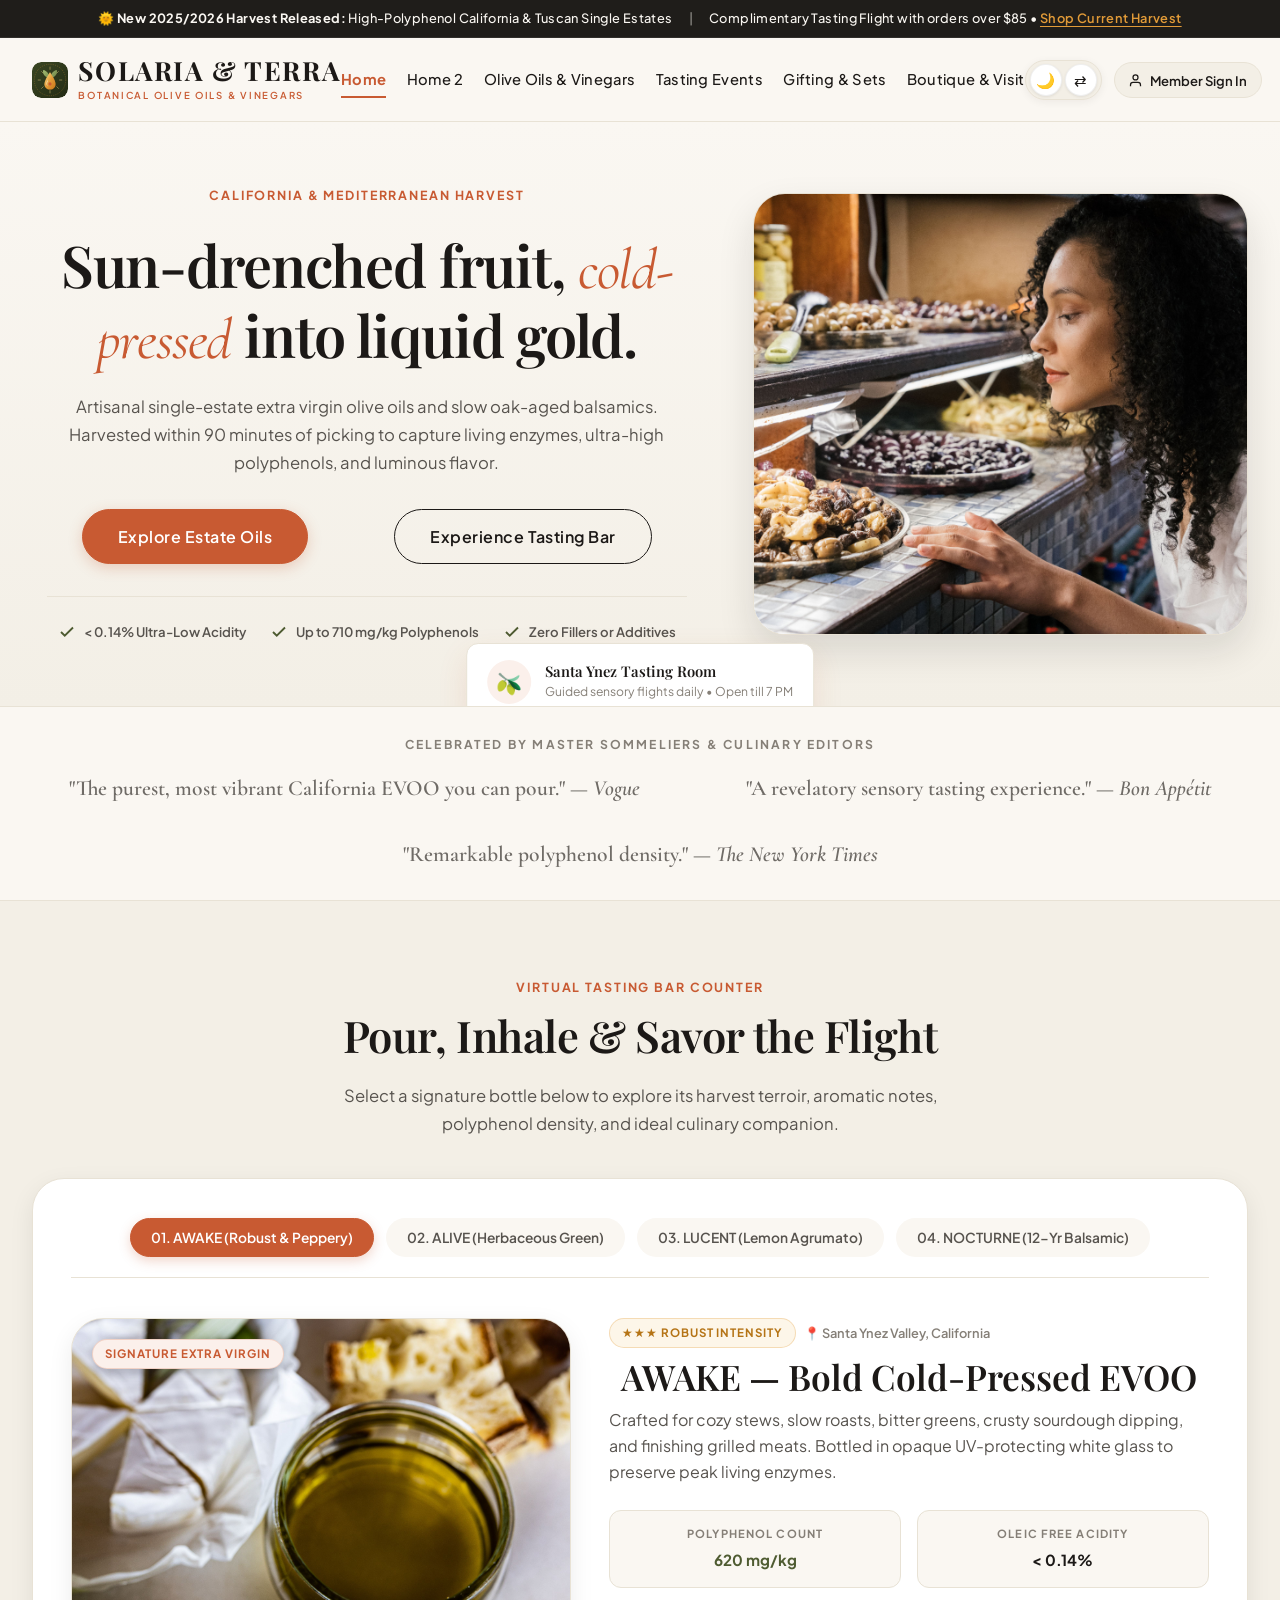
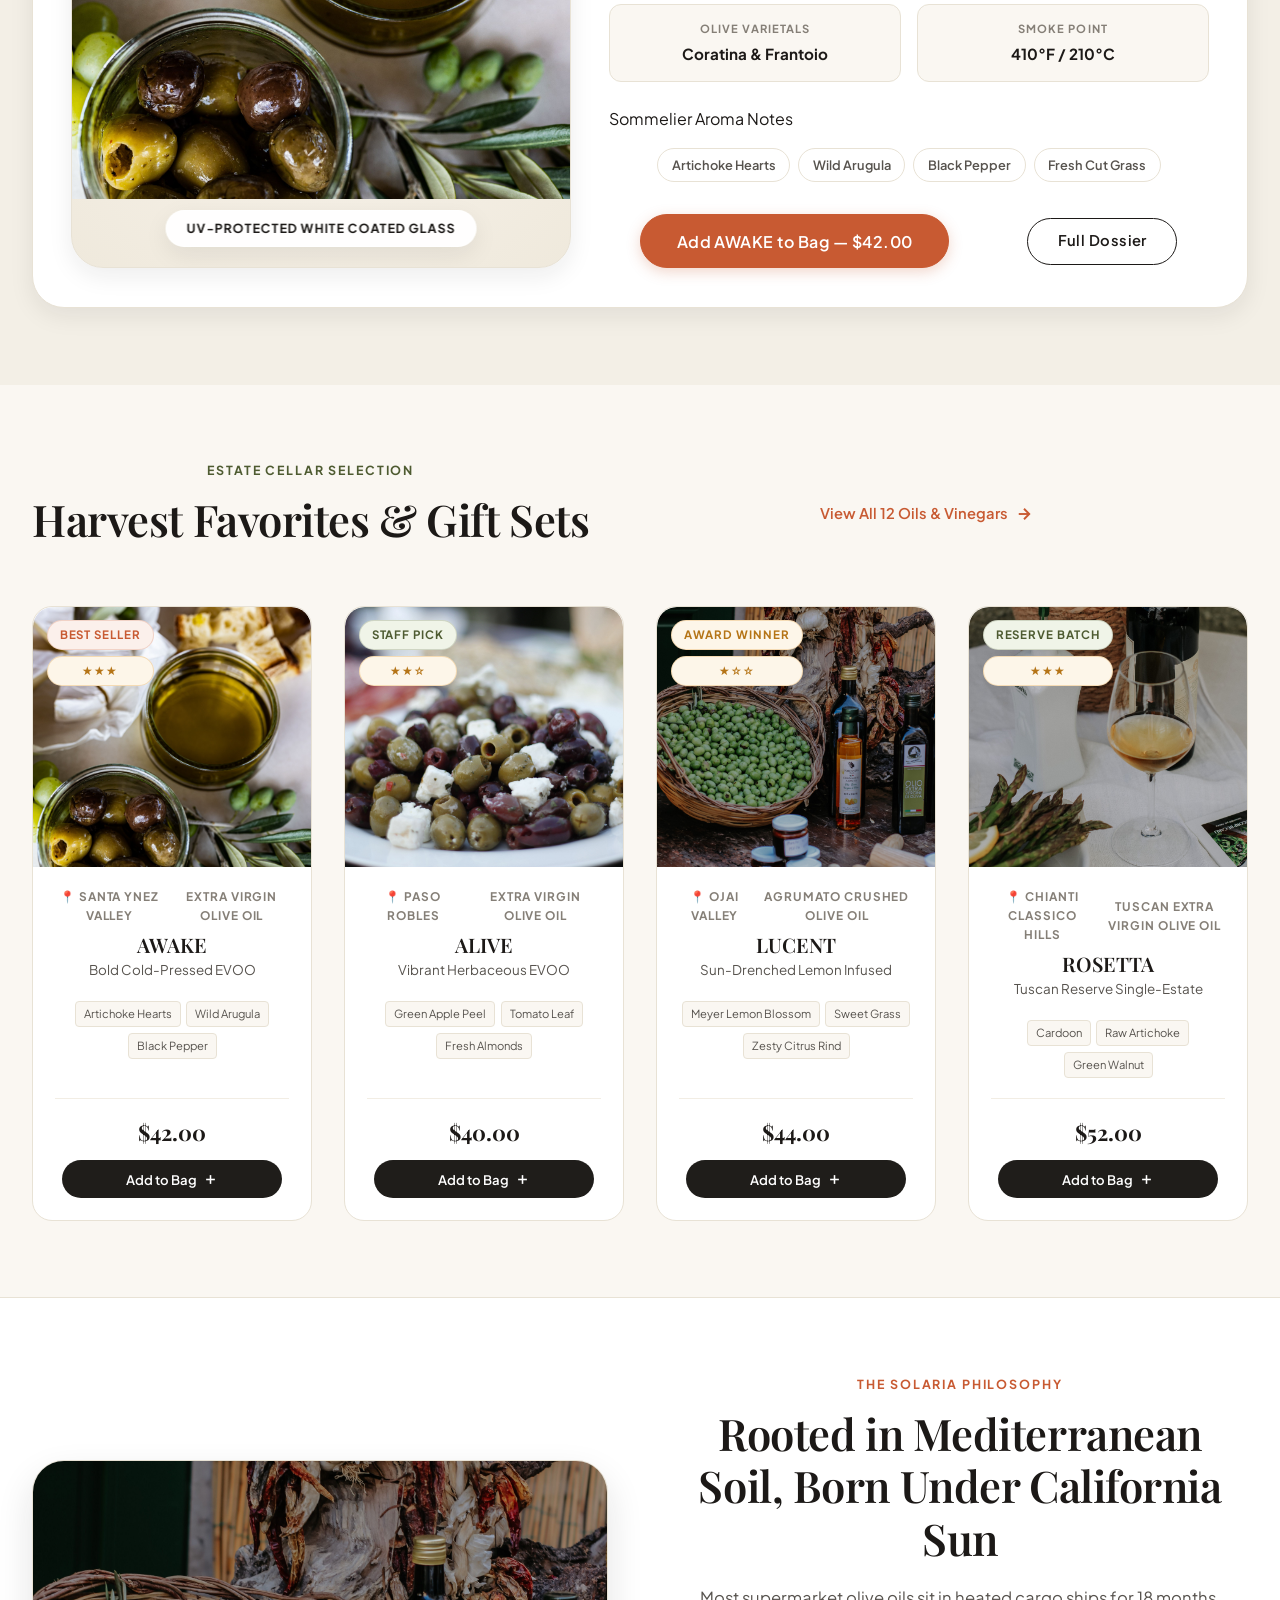
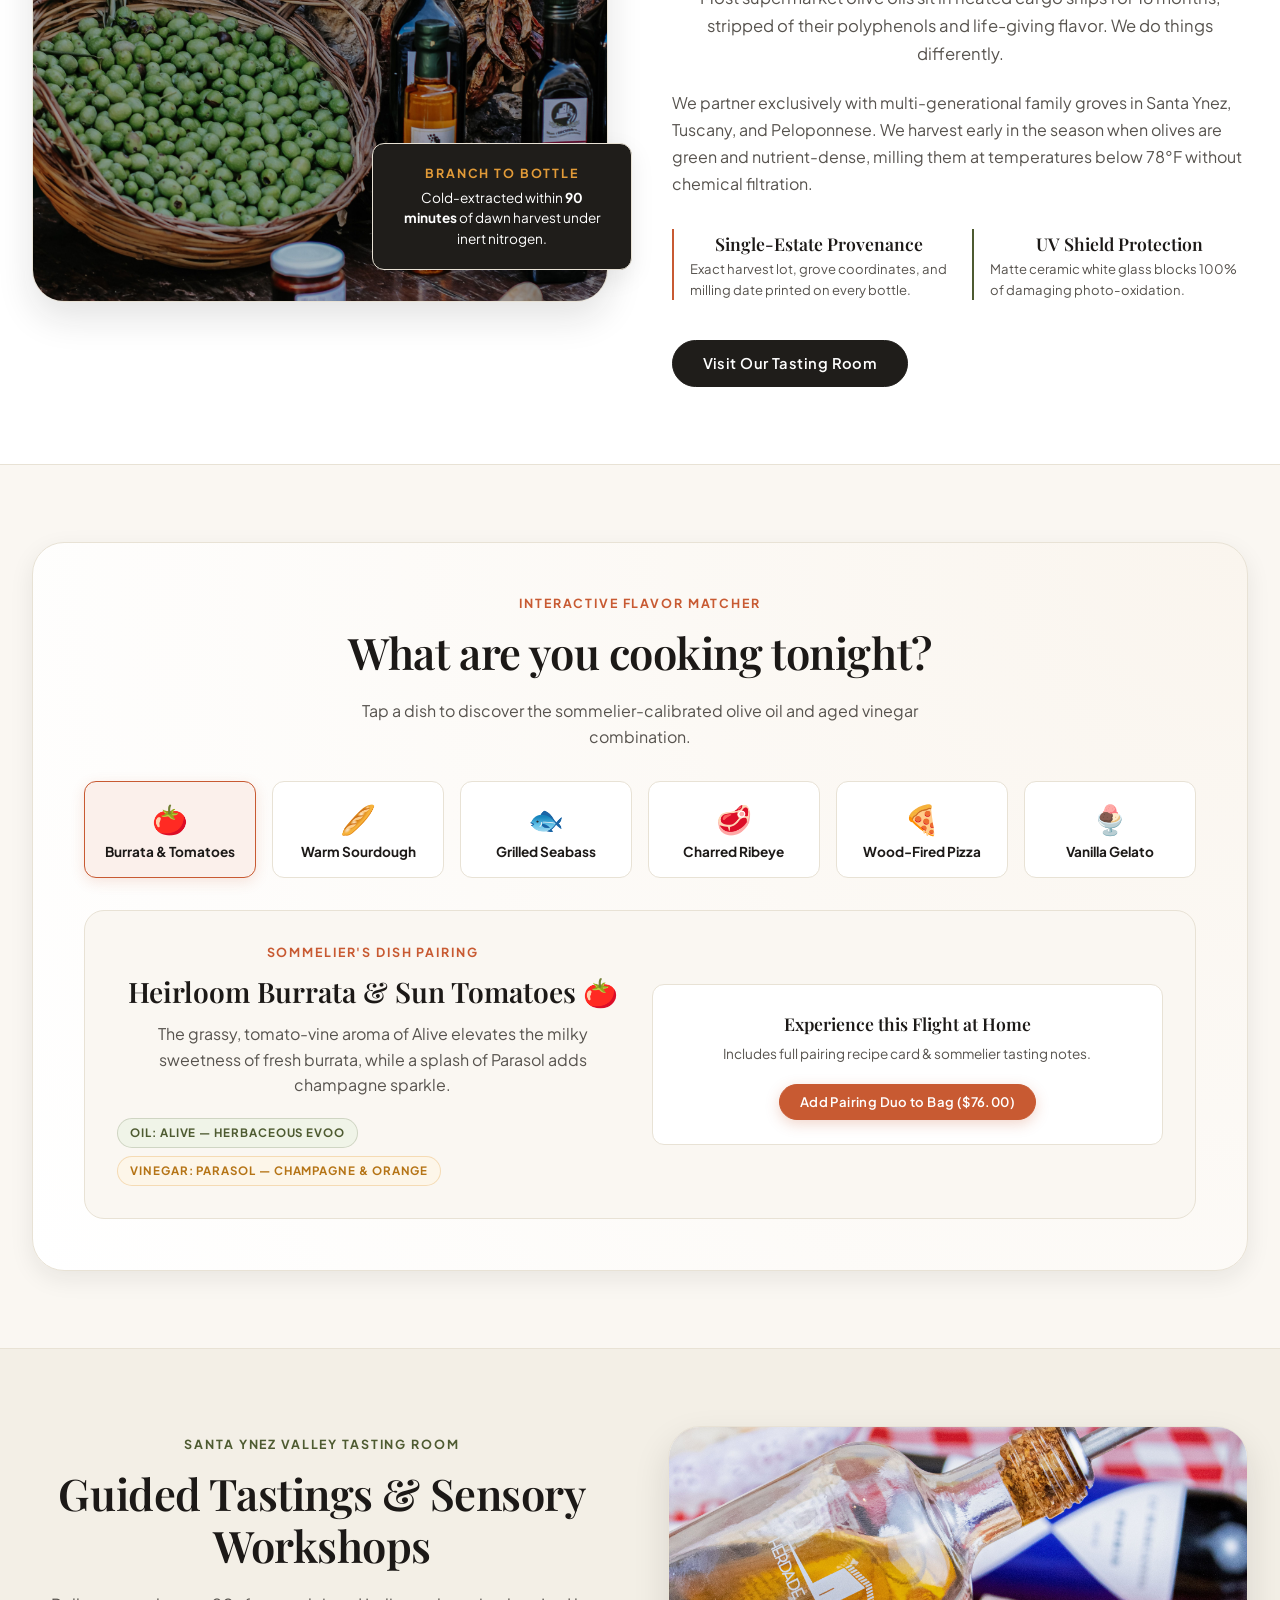
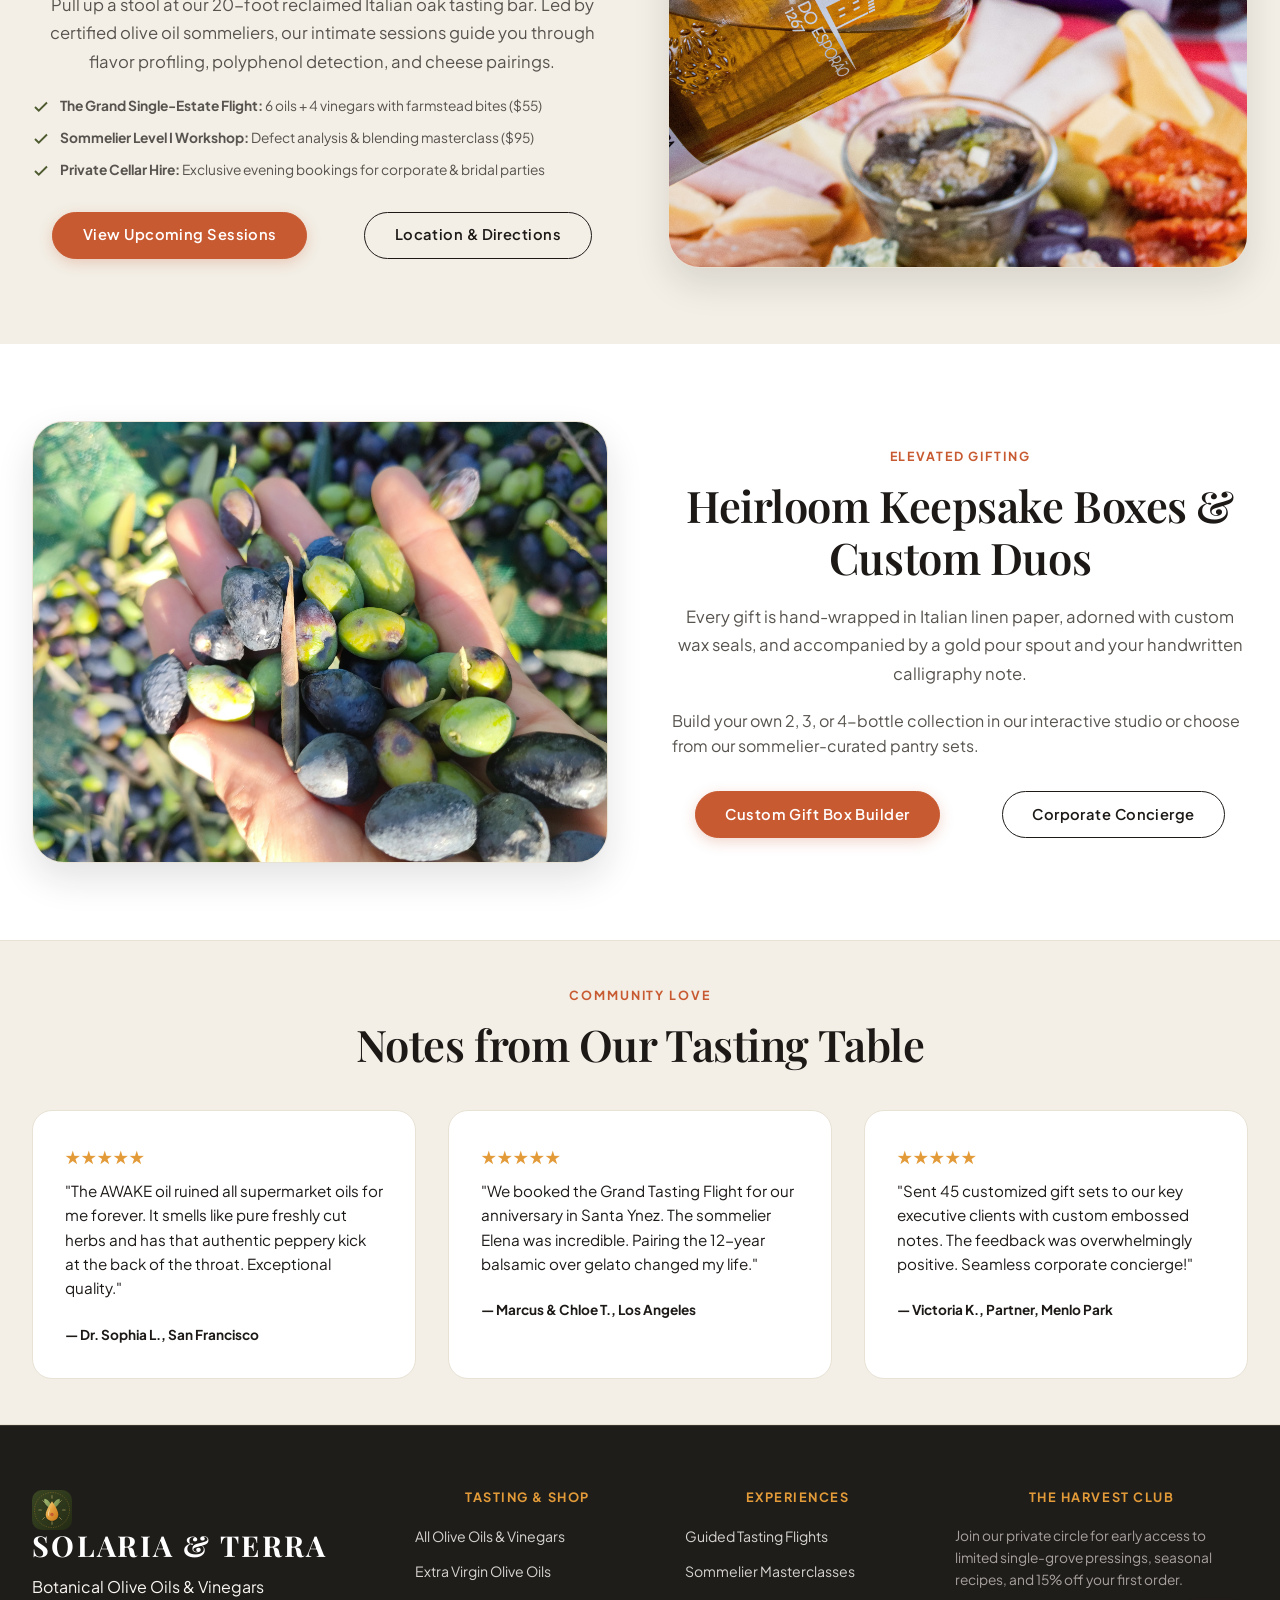
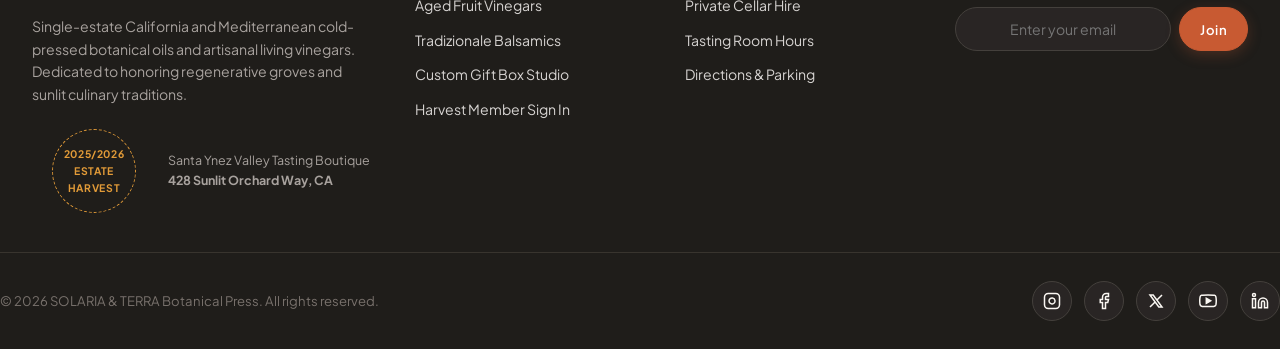
==== commit ca4cf743: "Fix UI issues, mobile 360 responsiveness, dark mode contrast, add maps/socials, and dedicated auth p" ====
--- a/index.html
+++ b/index.html
@@ -23,8 +23,11 @@
     <div class="container header-container">
       <!-- Brand Logo -->
       <a href="index.html" class="site-logo" aria-label="SOLARIA & TERRA Homepage">
-        <span class="brand-name">SOLARIA &amp; TERRA</span>
-        <span class="brand-tagline">Botanical Olive Oils &amp; Vinegars</span>
+        <img src="favicon.svg" alt="SOLARIA & TERRA Botanical Mark" class="brand-mark" width="36" height="36">
+        <div class="site-logo-text">
+          <span class="brand-name">SOLARIA &amp; TERRA</span>
+          <span class="brand-tagline">Botanical Olive Oils &amp; Vinegars</span>
+        </div>
       </a>
 
       <!-- Desktop Navigation -->
@@ -44,15 +47,15 @@
           <button class="navbar-util-btn theme-toggle-trigger" onclick="App.toggleTheme()" title="Toggle Dark/Light Theme" aria-label="Toggle Theme">
             🌙
           </button>
-          <button class="navbar-util-btn rtl-toggle-trigger" onclick="App.toggleRTL()" title="Toggle RTL Layout" aria-label="Toggle RTL">
-            <svg width="15" height="15" viewBox="0 0 24 24" fill="none" stroke="currentColor" stroke-width="2.2" stroke-linecap="round" stroke-linejoin="round">
-              <line x1="4" y1="9" x2="20" y2="9"></line>
-              <polyline points="15 4 20 9 15 14"></polyline>
-              <line x1="20" y1="15" x2="4" y2="15"></line>
-              <polyline points="9 20 4 15 9 10"></polyline>
-            </svg>
+          <button class="navbar-util-btn rtl-toggle-trigger" onclick="App.toggleRTL()" title="Toggle Right-to-Left (RTL) Layout" aria-label="Toggle RTL Mode">
+            ⇄
           </button>
         </div>
+
+        <a href="login.html" class="header-member-btn" aria-label="Harvest Member Portal / Sign In" title="Member Sign In">
+          <svg width="15" height="15" viewBox="0 0 24 24" fill="none" stroke="currentColor" stroke-width="2"><path d="M20 21v-2a4 4 0 0 0-4-4H8a4 4 0 0 0-4 4v2"></path><circle cx="12" cy="7" r="4"></circle></svg>
+          <span>Member Sign In</span>
+        </a>
 
         <a href="products.html" class="action-btn" aria-label="Search Catalog" title="Search Collection">
           <svg width="20" height="20" viewBox="0 0 24 24" fill="none" stroke="currentColor" stroke-width="2"><circle cx="11" cy="11" r="8"></circle><line x1="21" y1="21" x2="16.65" y2="16.65"></line></svg>
@@ -204,7 +207,7 @@
                 </div>
               </div>
 
-              <div class="flex items-center gap-4" style="margin-top: 2rem;">
+              <div class="tasting-action-btns">
                 <button class="btn btn-primary btn-lg" id="tastingAddToCartBtn" onclick="App.addToCart('oil-awake')">
                   Add AWAKE to Bag — $42.00
                 </button>
@@ -334,7 +337,7 @@
                 <span class="badge badge-amber">Vinegar: PARASOL — Champagne &amp; Orange</span>
               </div>
             </div>
-            <div style="background-color: #FFFFFF; border-radius: var(--radius-md); border: 1px solid var(--color-border); padding: 1.5rem; text-align: center;">
+            <div class="pairing-buy-card">
               <h4 style="font-size: 1.1rem; margin-bottom: 0.5rem;">Experience this Flight at Home</h4>
               <p style="font-size: 0.85rem; color: var(--color-text-secondary); margin-bottom: 1.25rem;">Includes full pairing recipe card &amp; sommelier tasting notes.</p>
               <button class="btn btn-primary btn-sm" onclick="App.addToCart('oil-alive'); App.addToCart('vin-trebbiano');">
@@ -356,7 +359,7 @@
             <p class="lead-p" style="margin: 1.25rem 0;">
               Pull up a stool at our 20-foot reclaimed Italian oak tasting bar. Led by certified olive oil sommeliers, our intimate sessions guide you through flavor profiling, polyphenol detection, and cheese pairings.
             </p>
-            <div class="event-highlights-list" style="margin-bottom: 2rem;">
+            <ul class="event-highlights-list" style="margin-bottom: 2rem;">
               <li>
                 <svg width="18" height="18" viewBox="0 0 24 24" fill="none" stroke="currentColor" stroke-width="2.5"><polyline points="20 6 9 17 4 12"></polyline></svg>
                 <span><strong>The Grand Single-Estate Flight:</strong> 6 oils + 4 vinegars with farmstead bites ($55)</span>
@@ -369,7 +372,7 @@
                 <svg width="18" height="18" viewBox="0 0 24 24" fill="none" stroke="currentColor" stroke-width="2.5"><polyline points="20 6 9 17 4 12"></polyline></svg>
                 <span><strong>Private Cellar Hire:</strong> Exclusive evening bookings for corporate &amp; bridal parties</span>
               </li>
-            </div>
+            </ul>
             <div class="flex gap-4">
               <a href="events.html" class="btn btn-primary">View Upcoming Sessions</a>
               <a href="contact.html" class="btn btn-outline">Location &amp; Directions</a>
@@ -384,7 +387,7 @@
     </section>
 
     <!-- Editorial Gifting Teaser -->
-    <section class="section-py" style="background-color: #FFFFFF;">
+    <section class="section-py gifting-editorial-section">
       <div class="container">
         <div class="grid grid-2" style="align-items: center; gap: 4rem;">
           <div class="editorial-media-card">
@@ -415,7 +418,7 @@
         <h2 style="margin-bottom: 2.5rem;">Notes from Our Tasting Table</h2>
         
         <div class="grid grid-3">
-          <div style="background-color: #FFFFFF; padding: 2rem; border-radius: var(--radius-lg); border: 1px solid var(--color-border); text-align: left;">
+          <div class="testimonial-card">
             <div style="color: var(--color-sun-amber); font-size: 1.1rem; margin-bottom: 0.5rem;">★★★★★</div>
             <p style="font-size: 0.95rem; color: var(--color-text-primary); line-height: 1.6; margin-bottom: 1.25rem;">
               "The AWAKE oil ruined all supermarket oils for me forever. It smells like pure freshly cut herbs and has that authentic peppery kick at the back of the throat. Exceptional quality."
@@ -423,7 +426,7 @@
             <span style="font-weight: 700; font-size: 0.85rem;">— Dr. Sophia L., San Francisco</span>
           </div>
 
-          <div style="background-color: #FFFFFF; padding: 2rem; border-radius: var(--radius-lg); border: 1px solid var(--color-border); text-align: left;">
+          <div class="testimonial-card">
             <div style="color: var(--color-sun-amber); font-size: 1.1rem; margin-bottom: 0.5rem;">★★★★★</div>
             <p style="font-size: 0.95rem; color: var(--color-text-primary); line-height: 1.6; margin-bottom: 1.25rem;">
               "We booked the Grand Tasting Flight for our anniversary in Santa Ynez. The sommelier Elena was incredible. Pairing the 12-year balsamic over gelato changed my life."
@@ -431,7 +434,7 @@
             <span style="font-weight: 700; font-size: 0.85rem;">— Marcus &amp; Chloe T., Los Angeles</span>
           </div>
 
-          <div style="background-color: #FFFFFF; padding: 2rem; border-radius: var(--radius-lg); border: 1px solid var(--color-border); text-align: left;">
+          <div class="testimonial-card">
             <div style="color: var(--color-sun-amber); font-size: 1.1rem; margin-bottom: 0.5rem;">★★★★★</div>
             <p style="font-size: 0.95rem; color: var(--color-text-primary); line-height: 1.6; margin-bottom: 1.25rem;">
               "Sent 45 customized gift sets to our key executive clients with custom embossed notes. The feedback was overwhelmingly positive. Seamless corporate concierge!"
@@ -449,7 +452,13 @@
     <div class="footer-top">
       <div class="container footer-grid">
         <div class="footer-brand">
-          <span class="brand-name">SOLARIA &amp; TERRA</span>
+          <a href="index.html" class="footer-logo-link">
+            <img src="favicon.svg" alt="SOLARIA & TERRA Botanical Mark" class="brand-mark" width="40" height="40">
+            <div class="site-logo-text">
+              <span class="brand-name">SOLARIA &amp; TERRA</span>
+              <span class="brand-tagline">Botanical Olive Oils &amp; Vinegars</span>
+            </div>
+          </a>
           <p>
             Single-estate California and Mediterranean cold-pressed botanical oils and artisanal living vinegars. Dedicated to honoring regenerative groves and sunlit culinary traditions.
           </p>
@@ -472,7 +481,7 @@
             <a href="products.html?cat=fruit-vinegar">Aged Fruit Vinegars</a>
             <a href="products.html?cat=balsamic-vinegar">Tradizionale Balsamics</a>
             <a href="gifting.html">Custom Gift Box Studio</a>
-            <a href="#" onclick="event.preventDefault(); App.openAuthModal();">Harvest Member Sign In</a>
+            <a href="login.html">Harvest Member Sign In</a>
           </div>
         </div>
 
@@ -556,7 +565,7 @@
                     <span class="badge badge-balsamic">Vinegar: ${p.recommendedVinegar}</span>
                   </div>
                 </div>
-                <div style="background-color: #FFFFFF; border-radius: var(--radius-md); border: 1px solid var(--color-border); padding: 1.5rem; text-align: center;">
+                <div class="pairing-buy-card">
                   <h4 style="font-size: 1.1rem; margin-bottom: 0.5rem;">Experience this Flight at Home</h4>
                   <p style="font-size: 0.85rem; color: var(--color-text-secondary); margin-bottom: 1.25rem;">Includes full pairing recipe card & sommelier tasting notes.</p>
                   <button class="btn btn-primary btn-sm" onclick="App.showToast('Added ${p.dish} Pairing to your bag!', 'success')">
--- a/styles/main.css
+++ b/styles/main.css
@@ -547,20 +547,40 @@
 }
 
 .site-logo {
+  display: inline-flex;
+  align-items: center;
+  gap: 0.65rem;
+  text-decoration: none;
+  flex-shrink: 0;
+}
+
+.site-logo .brand-mark {
+  width: 36px;
+  height: 36px;
+  border-radius: 9px;
+  flex-shrink: 0;
+  object-fit: contain;
+  transition: transform var(--transition-fast);
+}
+
+.site-logo:hover .brand-mark {
+  transform: scale(1.06);
+}
+
+.site-logo-text {
   display: flex;
   flex-direction: column;
   align-items: flex-start;
-  text-decoration: none;
-  flex-shrink: 0;
 }
 
 .site-logo .brand-name {
   font-family: var(--font-serif);
-  font-size: clamp(1.3rem, 2.5vw, 1.65rem);
+  font-size: clamp(1.25rem, 2.4vw, 1.65rem);
   font-weight: 700;
-  letter-spacing: 0.08em;
+  letter-spacing: 0.06em;
   color: var(--color-text-primary);
-  line-height: 1;
+  line-height: 1.1;
+  white-space: nowrap;
 }
 
 .site-logo .brand-tagline {
@@ -568,16 +588,17 @@
   font-size: 0.6rem;
   font-weight: 600;
   text-transform: uppercase;
-  letter-spacing: 0.2em;
+  letter-spacing: 0.18em;
   color: var(--color-terracotta);
   margin-top: 3px;
+  white-space: nowrap;
 }
 
 .nav-links {
   display: flex;
   align-items: center;
   justify-content: center;
-  gap: clamp(1rem, 1.8vw, 2.2rem);
+  gap: clamp(0.9rem, 1.6vw, 2rem);
 }
 
 .nav-link {
@@ -618,6 +639,30 @@
   flex-shrink: 0;
 }
 
+.header-member-btn {
+  display: inline-flex;
+  align-items: center;
+  gap: 0.45rem;
+  padding: 0.42rem 0.85rem;
+  border-radius: var(--radius-pill);
+  background-color: var(--color-canvas-subtle);
+  border: 1px solid var(--color-border);
+  color: var(--color-text-primary);
+  font-size: 0.82rem;
+  font-weight: 600;
+  cursor: pointer;
+  transition: all var(--transition-fast);
+  white-space: nowrap;
+  flex-shrink: 0;
+}
+
+.header-member-btn:hover {
+  background-color: var(--color-terracotta-light);
+  border-color: var(--color-terracotta);
+  color: var(--color-terracotta);
+  transform: translateY(-1px);
+}
+
 .action-btn {
   background: none;
   border: none;
@@ -628,6 +673,7 @@
   justify-content: center;
   position: relative;
   transition: color var(--transition-fast), transform var(--transition-fast);
+  cursor: pointer;
 }
 
 .action-btn:hover {
@@ -805,7 +851,8 @@
     align-items: center !important;
     justify-content: flex-end !important;
     gap: 0.6rem !important;
-    margin-left: auto;
+    margin-inline-start: auto;
+    margin-left: unset;
   }
   
   .navbar-util-pill {
@@ -820,7 +867,11 @@
     display: flex !important;
     flex-direction: column !important;
     align-items: flex-start !important;
-    max-width: calc(100% - 140px);
+    max-width: calc(100% - 130px);
+  }
+
+  .site-logo .brand-name {
+    font-size: clamp(1.15rem, 3.8vw, 1.45rem);
   }
 }
 
@@ -832,6 +883,82 @@
   
   .site-header {
     top: 0 !important;
+  }
+
+  .site-logo {
+    max-width: calc(100% - 125px);
+  }
+
+  .site-logo .brand-name {
+    font-size: clamp(1.1rem, 4vw, 1.35rem);
+  }
+}
+
+@media (max-width: 480px) {
+  :root {
+    --header-height: 68px;
+  }
+
+  .header-container {
+    padding-left: 0.75rem;
+    padding-right: 0.75rem;
+  }
+
+  .site-logo {
+    max-width: calc(100% - 110px);
+  }
+
+  .site-logo .brand-name {
+    font-size: clamp(1.02rem, 4.3vw, 1.2rem);
+    letter-spacing: 0.04em;
+    line-height: 1.1;
+  }
+
+  .site-logo .brand-tagline {
+    font-size: 0.5rem;
+    letter-spacing: 0.12em;
+  }
+
+  .navbar-util-pill {
+    padding: 2px 3px;
+    gap: 2px;
+  }
+
+  .navbar-util-btn {
+    width: 28px;
+    height: 28px;
+    font-size: 0.85rem;
+  }
+
+  .navbar-util-btn svg {
+    width: 13px;
+    height: 13px;
+  }
+
+  .mobile-menu-toggle {
+    width: 38px;
+    height: 38px;
+    padding: 0.35rem;
+  }
+
+  .header-actions {
+    gap: 0.35rem !important;
+  }
+}
+
+@media (max-width: 360px) {
+  .site-logo {
+    max-width: calc(100% - 100px);
+  }
+
+  .site-logo .brand-name {
+    font-size: 0.96rem;
+    letter-spacing: 0.02em;
+  }
+
+  .site-logo .brand-tagline {
+    font-size: 0.48rem;
+    letter-spacing: 0.08em;
   }
 }
 
@@ -959,6 +1086,29 @@
 .hero-main-card:hover img,
 .editorial-media-card:hover img {
   transform: scale(1.03);
+}
+
+.story-floating-badge {
+  position: absolute;
+  bottom: -20px;
+  right: 1.5rem;
+  background-color: #FFFFFF;
+  padding: 1rem 1.35rem;
+  border-radius: var(--radius-md);
+  box-shadow: var(--shadow-warm);
+  border: 1px solid var(--color-border);
+  z-index: 10;
+  max-width: 280px;
+  text-align: center;
+}
+
+@media (max-width: 768px) {
+  .story-floating-badge {
+    position: static;
+    margin: 1.25rem auto 0;
+    max-width: 100%;
+    transform: none;
+  }
 }
 
 .gift-bottle-select-card {
@@ -1181,6 +1331,15 @@
   width: 100%;
 }
 
+@media (max-width: 480px) {
+  .hero-trust-row {
+    flex-direction: column;
+    align-items: center;
+    gap: 0.65rem;
+    padding-top: 1.25rem;
+  }
+}
+
 .trust-item {
   display: flex;
   align-items: center;
@@ -1190,6 +1349,15 @@
   font-weight: 600;
   color: var(--color-text-secondary);
   text-align: center;
+}
+
+@media (max-width: 480px) {
+  .trust-item {
+    font-size: 0.8rem;
+    width: 100%;
+    justify-content: center;
+    gap: 0.45rem;
+  }
 }
 
 .trust-item svg {
@@ -1374,6 +1542,93 @@
   font-weight: 600;
   color: var(--color-text-secondary);
   text-align: center;
+}
+
+.tasting-action-btns {
+  display: flex;
+  align-items: center;
+  gap: 1rem;
+  margin-top: 2rem;
+  flex-wrap: wrap;
+  width: 100%;
+}
+
+@media (max-width: 768px) {
+  .tasting-action-btns {
+    flex-direction: column !important;
+    gap: 0.75rem !important;
+    width: 100% !important;
+    align-items: stretch !important;
+  }
+  .tasting-action-btns .btn {
+    width: 100% !important;
+    max-width: 100% !important;
+    text-align: center !important;
+    justify-content: center !important;
+  }
+}
+
+.btn-outline-white {
+  background-color: transparent;
+  color: #FFFFFF;
+  border: 1.5px solid rgba(255, 255, 255, 0.85);
+  border-radius: var(--radius-pill);
+}
+
+.btn-outline-white:hover {
+  background-color: #FFFFFF;
+  color: #1C1917 !important;
+  border-color: #FFFFFF;
+  transform: translateY(-2px);
+  box-shadow: 0 4px 14px rgba(0, 0, 0, 0.2);
+}
+
+/* Home 2 Immersive Hero & Glass Cards */
+.hero-immersive {
+  position: relative;
+  padding: clamp(3.5rem, 6vw, 6.5rem) 0;
+  background: linear-gradient(135deg, rgba(21, 20, 18, 0.88), rgba(21, 20, 18, 0.7)), url('../image/oi (32).jpg') center/cover no-repeat;
+  color: #FFFFFF;
+  border-bottom: 1px solid var(--color-border);
+}
+
+.hero-immersive-badge {
+  display: inline-flex;
+  align-items: center;
+  gap: 0.5rem;
+  background-color: rgba(255, 255, 255, 0.15);
+  backdrop-filter: blur(10px);
+  padding: 0.35rem 0.85rem;
+  border-radius: var(--radius-pill);
+  font-size: 0.82rem;
+  font-weight: 600;
+  color: #FAF7F2;
+  margin-bottom: 1rem;
+  border: 1px solid rgba(255, 255, 255, 0.2);
+}
+
+.hero-immersive-title {
+  color: #FFFFFF;
+  font-size: clamp(2.2rem, 4.5vw, 3.6rem);
+  line-height: 1.15;
+  margin-bottom: 1.25rem;
+  text-align: left;
+}
+
+.hero-immersive-title em {
+  font-style: italic;
+  font-family: var(--font-display);
+  color: var(--color-sun-amber);
+}
+
+.hero-floating-glass-card {
+  background-color: rgba(255, 255, 255, 0.95);
+  backdrop-filter: blur(16px);
+  border-radius: var(--radius-xl);
+  border: 1px solid rgba(255, 255, 255, 0.8);
+  padding: clamp(1.5rem, 3vw, 2.5rem);
+  box-shadow: 0 16px 40px rgba(0, 0, 0, 0.25);
+  color: var(--color-text-primary);
 }
 
 /* ==========================================================================
@@ -1868,10 +2123,59 @@
   text-align: center;
 }
 
+.pairing-result-box > div {
+  min-width: 0;
+  width: 100%;
+}
+
+.pairing-buy-card {
+  background-color: #FFFFFF;
+  border-radius: var(--radius-md);
+  border: 1px solid var(--color-border);
+  padding: 1.5rem;
+  text-align: center;
+  width: 100%;
+}
+
 @media (max-width: 768px) {
   .pairing-result-box {
     grid-template-columns: 1fr;
-  }
+    gap: 1.5rem;
+  }
+}
+
+@media (max-width: 480px) {
+  .pairing-result-box {
+    padding: 1rem 0.85rem;
+    gap: 1.25rem;
+  }
+  .pairing-result-box h3 {
+    font-size: 1.2rem;
+    word-break: break-word;
+  }
+  .pairing-result-box .badge {
+    font-size: 0.72rem;
+    white-space: normal;
+    text-align: center;
+    line-height: 1.35;
+    padding: 0.35rem 0.65rem;
+    max-width: 100%;
+  }
+  .pairing-buy-card {
+    padding: 1.15rem 0.85rem;
+  }
+}
+
+.gifting-editorial-section {
+  background-color: var(--color-canvas-card);
+}
+
+.testimonial-card {
+  background-color: #FFFFFF;
+  padding: 2rem;
+  border-radius: var(--radius-lg);
+  border: 1px solid var(--color-border);
+  text-align: left;
 }
 
 /* ==========================================================================
@@ -1900,8 +2204,6 @@
   transition: all var(--transition-smooth);
   display: flex;
   flex-direction: column;
-  align-items: center;
-  text-align: center;
   height: 100%;
   width: 100%;
 }
@@ -1912,52 +2214,111 @@
   border-color: var(--color-terracotta);
 }
 
+.event-card-media {
+  position: relative;
+  width: 100%;
+  height: 240px;
+  overflow: hidden;
+  background-color: var(--color-canvas-subtle);
+}
+
+.event-card-media img {
+  width: 100%;
+  height: 100%;
+  object-fit: cover;
+  transition: transform 0.5s ease;
+}
+
+.event-tier-card:hover .event-card-media img {
+  transform: scale(1.04);
+}
+
 .event-card-body {
   padding: clamp(1.25rem, 2.5vw, 2rem);
   display: flex;
   flex-direction: column;
-  align-items: center;
-  text-align: center;
   flex-grow: 1;
   width: 100%;
+  text-align: left;
 }
 
 .event-highlights-list {
-  margin: 1.25rem auto 1.75rem;
+  margin: 1.25rem 0 1.75rem;
   display: flex;
   flex-direction: column;
-  gap: 0.65rem;
-  text-align: center;
-  align-items: center;
-  max-width: 440px;
+  gap: 0.75rem;
+  text-align: left;
+  flex-grow: 1;
+  width: 100%;
 }
 
 .event-highlights-list li {
   font-size: 0.86rem;
   color: var(--color-text-secondary);
-  display: inline-flex;
-  align-items: center;
-  justify-content: center;
-  gap: 0.5rem;
-  text-align: center;
+  display: flex;
+  align-items: flex-start;
+  gap: 0.6rem;
+  text-align: left;
+  line-height: 1.45;
 }
 
 .event-highlights-list li svg {
   color: var(--color-olive-grove);
   flex-shrink: 0;
+  margin-top: 2px;
 }
 
 .event-card-footer {
   margin-top: auto;
   padding-top: 1.25rem;
   border-top: 1px solid var(--color-border-light);
+  width: 100%;
+}
+
+/* Know Your Harvest Section & Cards */
+.know-harvest-section {
+  position: relative;
+  background-color: var(--color-canvas-subtle);
+  background-image: linear-gradient(rgba(250, 247, 242, 0.93), rgba(250, 247, 242, 0.93)), url('../image/oi (37).jpg');
+  background-size: cover;
+  background-position: center;
+  background-repeat: no-repeat;
+}
+
+.harvest-card {
+  background-color: #FFFFFF;
+  padding: 1.75rem 1.5rem;
+  border-radius: var(--radius-md);
+  border: 1px solid var(--color-border);
+  box-shadow: var(--shadow-sm);
+  transition: transform var(--transition-fast), box-shadow var(--transition-fast), border-color var(--transition-fast);
   display: flex;
   flex-direction: column;
-  align-items: center;
-  justify-content: center;
-  gap: 0.75rem;
-  width: 100%;
-  text-align: center;
+  height: 100%;
+}
+
+.harvest-card:hover {
+  transform: translateY(-4px);
+  border-color: var(--color-terracotta);
+  box-shadow: var(--shadow-md);
+}
+
+.method-step-card {
+  background-color: #FFFFFF;
+  padding: 1.75rem;
+  border-radius: var(--radius-md);
+  border: 1px solid var(--color-border);
+  box-shadow: var(--shadow-sm);
+  transition: transform var(--transition-fast), box-shadow var(--transition-fast), border-color var(--transition-fast);
+  display: flex;
+  flex-direction: column;
+  height: 100%;
+}
+
+.method-step-card:hover {
+  transform: translateY(-4px);
+  border-color: var(--color-terracotta);
+  box-shadow: var(--shadow-md);
 }
 
 /* Interactive Event Booking Modal & Form */
@@ -2244,6 +2605,78 @@
   0% { transform: scale(0.95); box-shadow: 0 0 0 0 rgba(35, 122, 61, 0.7); }
   70% { transform: scale(1); box-shadow: 0 0 0 6px rgba(35, 122, 61, 0); }
   100% { transform: scale(0.95); box-shadow: 0 0 0 0 rgba(35, 122, 61, 0); }
+}
+
+.boutique-map-container {
+  width: 100%;
+  height: 240px;
+  border-radius: var(--radius-lg);
+  overflow: hidden;
+  border: 1px solid var(--color-border);
+  margin-top: 1.5rem;
+  background-color: var(--color-canvas-subtle);
+  position: relative;
+}
+
+.boutique-map-container iframe {
+  width: 100%;
+  height: 100%;
+  border: 0;
+  display: block;
+}
+
+.boutique-social-row {
+  display: flex;
+  align-items: center;
+  gap: 0.75rem;
+  margin-top: 1.5rem;
+  padding-top: 1.25rem;
+  border-top: 1px solid var(--color-border);
+  flex-wrap: wrap;
+}
+
+.social-icon-circle {
+  width: 40px;
+  height: 40px;
+  border-radius: 50%;
+  background-color: var(--color-canvas-subtle);
+  border: 1px solid var(--color-border);
+  color: var(--color-text-primary);
+  display: inline-flex;
+  align-items: center;
+  justify-content: center;
+  transition: all var(--transition-fast);
+  text-decoration: none;
+}
+
+.social-icon-circle:hover {
+  background-color: var(--color-terracotta);
+  border-color: var(--color-terracotta);
+  color: #FFFFFF;
+  transform: translateY(-2px);
+  box-shadow: 0 4px 10px rgba(200, 90, 50, 0.25);
+}
+
+.visit-guide-card {
+  background-color: #FFFFFF;
+  padding: 2rem;
+  border-radius: var(--radius-lg);
+  border: 1px solid var(--color-border);
+  box-shadow: var(--shadow-sm);
+  transition: transform var(--transition-fast), border-color var(--transition-fast), box-shadow var(--transition-fast);
+  display: flex;
+  flex-direction: column;
+  height: 100%;
+}
+
+.visit-guide-card:hover {
+  transform: translateY(-4px);
+  border-color: var(--color-terracotta);
+  box-shadow: var(--shadow-md);
+}
+
+.faq-section {
+  background-color: var(--color-canvas);
 }
 
 /* ==========================================================================
@@ -2378,6 +2811,120 @@
   border-color: var(--color-terracotta);
   background-color: var(--color-terracotta-light);
   box-shadow: 0 4px 14px rgba(200, 90, 50, 0.15);
+}
+
+.sensory-calibration-section {
+  background-color: var(--color-canvas-card);
+}
+
+.aroma-match-card {
+  background: radial-gradient(circle at top right, #FAF5EE 0%, #FFFFFF 100%);
+  padding: clamp(1.25rem, 2.5vw, 2rem);
+  border-radius: var(--radius-lg);
+  border: 1px solid var(--color-border);
+  width: 100%;
+}
+
+.aroma-match-inner {
+  display: flex;
+  align-items: center;
+  gap: 1.5rem;
+  width: 100%;
+}
+
+@media (max-width: 640px) {
+  .aroma-match-inner {
+    flex-direction: column !important;
+    align-items: center !important;
+    text-align: center !important;
+    gap: 1rem !important;
+  }
+  .aroma-match-inner img {
+    height: 140px !important;
+    margin: 0 auto 0.5rem !important;
+  }
+  .aroma-match-inner .flex.gap-2 {
+    flex-direction: column !important;
+    width: 100% !important;
+    gap: 0.5rem !important;
+  }
+  .aroma-match-inner .btn {
+    width: 100% !important;
+    justify-content: center !important;
+    text-align: center !important;
+  }
+}
+
+.estate-kitchen-section {
+  background-color: var(--color-canvas-card);
+}
+
+.tasting-status-card {
+  background-color: #292524;
+  padding: clamp(1.25rem, 3vw, 2rem);
+  border-radius: var(--radius-lg);
+  border: 1px solid #44403C;
+  width: 100%;
+}
+
+@media (max-width: 480px) {
+  .tasting-status-card {
+    padding: 1.15rem 0.9rem;
+  }
+  .tasting-status-card .status-row {
+    flex-direction: column !important;
+    align-items: flex-start !important;
+    gap: 0.2rem !important;
+  }
+}
+
+.footer-brand .brand-name {
+  font-family: var(--font-serif);
+  font-size: clamp(1.25rem, 2.4vw, 1.65rem);
+  font-weight: 700;
+  letter-spacing: 0.06em;
+  color: #FAF7F2;
+  display: block;
+  margin-bottom: 0.75rem;
+  line-height: 1.1;
+}
+
+.harvest-card {
+  background-color: #FFFFFF;
+  padding: 1.5rem;
+  border-radius: var(--radius-md);
+  border: 1px solid var(--color-border);
+  position: relative;
+  overflow: hidden;
+  transition: transform var(--transition-fast), box-shadow var(--transition-fast);
+}
+
+.harvest-card:hover {
+  transform: translateY(-3px);
+  box-shadow: var(--shadow-sm);
+}
+
+.harvest-card::before {
+  content: '';
+  position: absolute;
+  top: 0;
+  left: 0;
+  right: 0;
+  height: 4px;
+  background: linear-gradient(90deg, var(--color-olive-grove), var(--color-sun-amber));
+}
+
+.method-step-card {
+  background-color: #FFFFFF;
+  padding: 1.75rem;
+  border-radius: var(--radius-md);
+  border: 1px solid var(--color-border);
+  transition: transform var(--transition-fast), box-shadow var(--transition-fast);
+}
+
+.method-step-card:hover {
+  transform: translateY(-3px);
+  box-shadow: var(--shadow-sm);
 }
 
 /* ==========================================================================
@@ -2854,6 +3401,196 @@
   font-weight: 700;
 }
 
+/* Password Input with Toggle Eye Button */
+.password-input-wrapper {
+  position: relative;
+  display: flex;
+  align-items: center;
+  width: 100%;
+}
+
+.password-input-wrapper .form-control {
+  padding-right: 2.8rem;
+}
+
+[dir="rtl"] .password-input-wrapper .form-control {
+  padding-right: 1rem;
+  padding-left: 2.8rem;
+}
+
+.password-toggle-btn {
+  position: absolute;
+  right: 0.75rem;
+  top: 50%;
+  transform: translateY(-50%);
+  background: none;
+  border: none;
+  color: var(--color-text-muted);
+  cursor: pointer;
+  padding: 0.35rem;
+  display: flex;
+  align-items: center;
+  justify-content: center;
+  transition: color var(--transition-fast);
+  z-index: 2;
+}
+
+[dir="rtl"] .password-toggle-btn {
+  right: auto;
+  left: 0.75rem;
+}
+
+.password-toggle-btn:hover {
+  color: var(--color-terracotta);
+}
+
+.password-toggle-btn svg {
+  width: 19px;
+  height: 19px;
+  stroke: currentColor;
+}
+
+/* Social Auth Grid & Buttons */
+.social-auth-grid {
+  display: flex;
+  flex-direction: column;
+  gap: 0.75rem;
+  width: 100%;
+  margin-bottom: 1.25rem;
+}
+
+.social-auth-btn {
+  display: inline-flex;
+  align-items: center;
+  justify-content: center;
+  gap: 0.75rem;
+  width: 100%;
+  padding: 0.75rem 1.25rem;
+  border-radius: var(--radius-md);
+  border: 1.5px solid var(--color-border);
+  background-color: var(--color-canvas);
+  color: var(--color-text-primary);
+  font-size: 0.88rem;
+  font-weight: 600;
+  cursor: pointer;
+  transition: all var(--transition-fast);
+  text-decoration: none;
+}
+
+.social-auth-btn:hover {
+  border-color: var(--color-terracotta);
+  background-color: var(--color-canvas-subtle);
+  transform: translateY(-1px);
+}
+
+.social-auth-btn svg {
+  width: 18px;
+  height: 18px;
+  flex-shrink: 0;
+}
+
+.auth-divider {
+  display: flex;
+  align-items: center;
+  text-align: center;
+  margin: 1.25rem 0;
+  color: var(--color-text-muted);
+  font-size: 0.75rem;
+  text-transform: uppercase;
+  letter-spacing: 0.1em;
+  width: 100%;
+}
+
+.auth-divider::before,
+.auth-divider::after {
+  content: '';
+  flex: 1;
+  border-bottom: 1px solid var(--color-border);
+}
+
+.auth-divider span {
+  padding: 0 0.85rem;
+}
+
+.auth-checkbox-label {
+  display: inline-flex;
+  align-items: center;
+  gap: 0.5rem;
+  font-size: 0.85rem;
+  color: var(--color-text-secondary);
+  cursor: pointer;
+  user-select: none;
+}
+
+.auth-checkbox-label input[type="checkbox"] {
+  accent-color: var(--color-terracotta);
+  width: 16px;
+  height: 16px;
+  cursor: pointer;
+}
+
+/* Standalone Auth Pages */
+.auth-page-body {
+  min-height: 100vh;
+  min-height: 100dvh;
+  display: flex;
+  flex-direction: column;
+  background-color: var(--color-canvas);
+  background-image: radial-gradient(rgba(200, 90, 50, 0.06) 1px, transparent 1px);
+  background-size: 24px 24px;
+}
+
+.auth-page-header {
+  padding: 1.25rem 2rem;
+  display: flex;
+  align-items: center;
+  justify-content: space-between;
+  border-bottom: 1px solid var(--color-border);
+  background-color: var(--color-canvas-subtle);
+}
+
+.auth-page-container {
+  flex: 1;
+  display: flex;
+  align-items: center;
+  justify-content: center;
+  padding: 2.5rem 1rem;
+}
+
+.auth-page-card {
+  max-width: 480px;
+  width: 100%;
+  background-color: #FFFFFF;
+  border-radius: var(--radius-xl);
+  border: 1px solid var(--color-border);
+  box-shadow: var(--shadow-lg);
+  padding: clamp(1.75rem, 4.5vw, 3rem);
+  text-align: center;
+  position: relative;
+}
+
+.auth-page-card .auth-card-logo {
+  margin-bottom: 1.5rem;
+}
+
+.auth-page-footer-note {
+  margin-top: 1.75rem;
+  padding-top: 1.25rem;
+  border-top: 1px solid var(--color-border);
+  font-size: 0.88rem;
+  color: var(--color-text-secondary);
+}
+
+.auth-page-footer-note a {
+  color: var(--color-terracotta);
+  font-weight: 700;
+  text-decoration: none;
+}
+
+.auth-page-footer-note a:hover {
+  text-decoration: underline;
+}
+
 /* ==========================================================================
    Mobile Navigation Drawer
    ========================================================================== */
@@ -3052,6 +3789,18 @@
 [data-theme="dark"] .announcement-bar {
   background-color: #000000;
   border-bottom: 1px solid #221F1A;
+}
+
+[data-theme="dark"] .header-member-btn {
+  background-color: #1A1916;
+  border-color: #332F28;
+  color: #FAF7F2;
+}
+
+[data-theme="dark"] .header-member-btn:hover {
+  background-color: #38241C;
+  border-color: var(--color-terracotta);
+  color: #E29B38;
 }
 
 [data-theme="dark"] .product-card,
@@ -3074,19 +3823,98 @@
 [data-theme="dark"] .aroma-wheel-selector,
 [data-theme="dark"] .aroma-btn,
 [data-theme="dark"] .hero-main-card,
-[data-theme="dark"] .editorial-media-card {
+[data-theme="dark"] .editorial-media-card,
+[data-theme="dark"] .testimonial-card {
   background-color: #141311 !important;
   border-color: #2B2721 !important;
   color: #FAF7F2 !important;
 }
 
+[data-theme="dark"] .testimonial-card p {
+  color: #FAF7F2 !important;
+}
+
+[data-theme="dark"] .testimonial-card span {
+  color: #C8C0B5 !important;
+}
+
 [data-theme="dark"] .hero-editorial {
   background: linear-gradient(180deg, #090807 0%, #12110F 100%);
   border-bottom-color: #2B2721;
 }
 
+[data-theme="dark"] .floating-flight-badge {
+  background-color: #1A1815 !important;
+  border-color: #2E2A24 !important;
+  color: #FAF7F2 !important;
+  box-shadow: 0 8px 24px rgba(0, 0, 0, 0.7) !important;
+}
+
+[data-theme="dark"] .floating-flight-badge h5 {
+  color: #FAF7F2 !important;
+}
+
+[data-theme="dark"] .floating-flight-badge p {
+  color: #C8C0B5 !important;
+}
+
+[data-theme="dark"] .floating-flight-badge .flight-icon {
+  background-color: #2E1910 !important;
+  color: #E29B38 !important;
+}
+
+[data-theme="dark"] .story-floating-badge {
+  background-color: #1A1815 !important;
+  border-color: #2E2A24 !important;
+  color: #FAF7F2 !important;
+  box-shadow: 0 8px 24px rgba(0, 0, 0, 0.7) !important;
+}
+
+[data-theme="dark"] .story-floating-badge p {
+  color: #FAF7F2 !important;
+}
+
+[data-theme="dark"] .story-floating-badge strong {
+  color: #E29B38 !important;
+}
+
 [data-theme="dark"] .tasting-bar-section {
   background-color: #0D0C0A;
+}
+
+[data-theme="dark"] .tasting-bottle-view {
+  background: radial-gradient(circle at center, #1B1916 0%, #100F0D 100%) !important;
+  border-color: #2E2A24 !important;
+}
+
+[data-theme="dark"] .tasting-bottle-caption {
+  background-color: rgba(20, 18, 16, 0.94) !important;
+  color: #FAF7F2 !important;
+  border-color: rgba(255, 255, 255, 0.16) !important;
+  box-shadow: 0 4px 16px rgba(0, 0, 0, 0.7) !important;
+}
+
+[data-theme="dark"] .pairing-finder-container {
+  background: radial-gradient(circle at top right, #1A1815 0%, #12110F 100%) !important;
+  border-color: #2B2721 !important;
+}
+
+[data-theme="dark"] .pairing-buy-card {
+  background-color: #221F1B !important;
+  border-color: #38322A !important;
+  color: #FAF7F2 !important;
+}
+
+[data-theme="dark"] .pairing-buy-card h4 {
+  color: #FAF7F2 !important;
+}
+
+[data-theme="dark"] .pairing-buy-card p {
+  color: #C8C0B5 !important;
+}
+
+[data-theme="dark"] .gifting-editorial-section {
+  background-color: #0E0D0B !important;
 }
 
 [data-theme="dark"] .spec-box,
@@ -3118,6 +3946,196 @@
   border-top-color: #201D19 !important;
 }
 
+[data-theme="dark"] .hero-floating-glass-card {
+  background-color: rgba(20, 19, 17, 0.94) !important;
+  border-color: #332F28 !important;
+  color: #FAF7F2 !important;
+  box-shadow: 0 16px 40px rgba(0, 0, 0, 0.7) !important;
+}
+
+[data-theme="dark"] .hero-floating-glass-card h3 {
+  color: #FAF7F2 !important;
+}
+
+[data-theme="dark"] .hero-floating-glass-card p {
+  color: #C8C0B5 !important;
+}
+
+[data-theme="dark"] .btn-outline-white {
+  background-color: transparent !important;
+  color: #FAF7F2 !important;
+  border-color: rgba(250, 247, 242, 0.6) !important;
+}
+
+[data-theme="dark"] .btn-outline-white:hover {
+  background-color: #FAF7F2 !important;
+  color: #090807 !important;
+  border-color: #FAF7F2 !important;
+}
+
+[data-theme="dark"] .sensory-calibration-section,
+[data-theme="dark"] .estate-kitchen-section {
+  background-color: #0E0D0B !important;
+}
+
+[data-theme="dark"] .aroma-match-card {
+  background: radial-gradient(circle at top right, #1A1815 0%, #12110F 100%) !important;
+  border-color: #2E2A24 !important;
+  color: #FAF7F2 !important;
+}
+
+[data-theme="dark"] .aroma-match-card h3 {
+  color: #FAF7F2 !important;
+}
+
+[data-theme="dark"] .aroma-match-card p {
+  color: #C8C0B5 !important;
+}
+
+[data-theme="dark"] .know-harvest-section {
+  background-color: #0E0D0B !important;
+  background-image: linear-gradient(rgba(14, 13, 11, 0.88), rgba(14, 13, 11, 0.92)), url('../image/oi (37).jpg') !important;
+}
+
+[data-theme="dark"] .harvest-card,
+[data-theme="dark"] .method-step-card {
+  background-color: rgba(22, 20, 17, 0.9) !important;
+  backdrop-filter: blur(12px);
+  -webkit-backdrop-filter: blur(12px);
+  border-color: #332E27 !important;
+  color: #FAF7F2 !important;
+}
+
+[data-theme="dark"] .harvest-card h4,
+[data-theme="dark"] .method-step-card h4 {
+  color: #FAF7F2 !important;
+}
+
+[data-theme="dark"] .harvest-card p,
+[data-theme="dark"] .method-step-card p {
+  color: #C8C0B5 !important;
+}
+
+[data-theme="dark"] .event-tier-card {
+  background-color: #141311 !important;
+  border-color: #2E2A24 !important;
+}
+
+[data-theme="dark"] .event-tier-card h3 {
+  color: #FAF7F2 !important;
+}
+
+[data-theme="dark"] .event-tier-card p {
+  color: #C8C0B5 !important;
+}
+
+[data-theme="dark"] .event-highlights-list li {
+  color: #D6CEC4 !important;
+}
+
+[data-theme="dark"] .event-card-footer {
+  border-top-color: #2E2A24 !important;
+}
+
+[data-theme="dark"] .booking-form-box,
+[data-theme="dark"] .boutique-info-card,
+[data-theme="dark"] .gift-builder-container,
+[data-theme="dark"] .gift-box-visual-canvas,
+[data-theme="dark"] .auth-page-card {
+  background-color: #141311 !important;
+  border-color: #2E2A24 !important;
+  color: #FAF7F2 !important;
+}
+
+[data-theme="dark"] .gift-preview-sidebar {
+  background: radial-gradient(circle at top, #1A1815 0%, #11100E 100%) !important;
+  color: #FAF7F2 !important;
+}
+
+[data-theme="dark"] .gift-preview-sidebar h4,
+[data-theme="dark"] .gift-preview-sidebar .eyebrow {
+  color: #FAF7F2 !important;
+}
+
+[data-theme="dark"] .gift-preview-summary-card {
+  background-color: #161412 !important;
+  border-color: #2F2B24 !important;
+  color: #FAF7F2 !important;
+}
+
+[data-theme="dark"] .gift-box-card {
+  background-color: #1A1815 !important;
+  border-color: #2F2B24 !important;
+  color: #FAF7F2 !important;
+}
+
+[data-theme="dark"] .gift-box-card.selected {
+  border-color: var(--color-terracotta) !important;
+  background-color: rgba(200, 90, 50, 0.15) !important;
+}
+
+[data-theme="dark"] .corporate-gifting-section {
+  background-color: #0E0D0B !important;
+}
+
+[data-theme="dark"] .corporate-tier-card {
+  background-color: #161412 !important;
+  border-color: #2F2B24 !important;
+  color: #FAF7F2 !important;
+}
+
+[data-theme="dark"] .visit-guide-card {
+  background-color: #141311 !important;
+  border-color: #2E2A24 !important;
+  color: #FAF7F2 !important;
+}
+
+[data-theme="dark"] .visit-guide-card h4 {
+  color: #FAF7F2 !important;
+}
+
+[data-theme="dark"] .visit-guide-card p {
+  color: #C8C0B5 !important;
+}
+
+[data-theme="dark"] .faq-section {
+  background-color: #0E0D0B !important;
+}
+
+[data-theme="dark"] .faq-item {
+  background-color: #141311 !important;
+  border-color: #2E2A24 !important;
+}
+
+[data-theme="dark"] .faq-item-header {
+  color: #FAF7F2 !important;
+}
+
+[data-theme="dark"] .faq-item-body p {
+  color: #C8C0B5 !important;
+}
+
+[data-theme="dark"] .social-auth-btn {
+  background-color: #1A1815 !important;
+  border-color: #332F28 !important;
+  color: #FAF7F2 !important;
+}
+
+[data-theme="dark"] .social-icon-circle {
+  background-color: #1A1815 !important;
+  border-color: #332F28 !important;
+  color: #FAF7F2 !important;
+}
+
+[data-theme="dark"] .auth-checkbox-label {
+  color: #D6CEC4 !important;
+}
+
+[data-theme="dark"] .auth-page-header {
+  background-color: #100F0D !important;
+  border-color: #26221D !important;
+}
+
 [data-theme="dark"] .btn-outline {
   border-color: #FAF7F2;
   color: #FAF7F2;
@@ -3126,6 +4144,16 @@
 [data-theme="dark"] .btn-outline:hover {
   background-color: #FAF7F2;
   color: #090807;
+}
+
+[data-theme="dark"] .btn-dark {
+  background-color: var(--color-terracotta) !important;
+  color: #FFFFFF !important;
+  border-color: var(--color-terracotta) !important;
+}
+
+[data-theme="dark"] .btn-dark:hover {
+  background-color: var(--color-terracotta-hover) !important;
 }
 
 [data-theme="dark"] .auth-tab-btn.active {
@@ -3159,7 +4187,13 @@
 }
 
 [dir="rtl"] .site-logo {
-  align-items: flex-end;
+  align-items: flex-start;
+  text-align: right;
+}
+
+[dir="rtl"] .site-header .header-actions {
+  margin-inline-start: auto;
+  margin-left: unset;
 }
 
 [dir="rtl"] .cart-drawer {
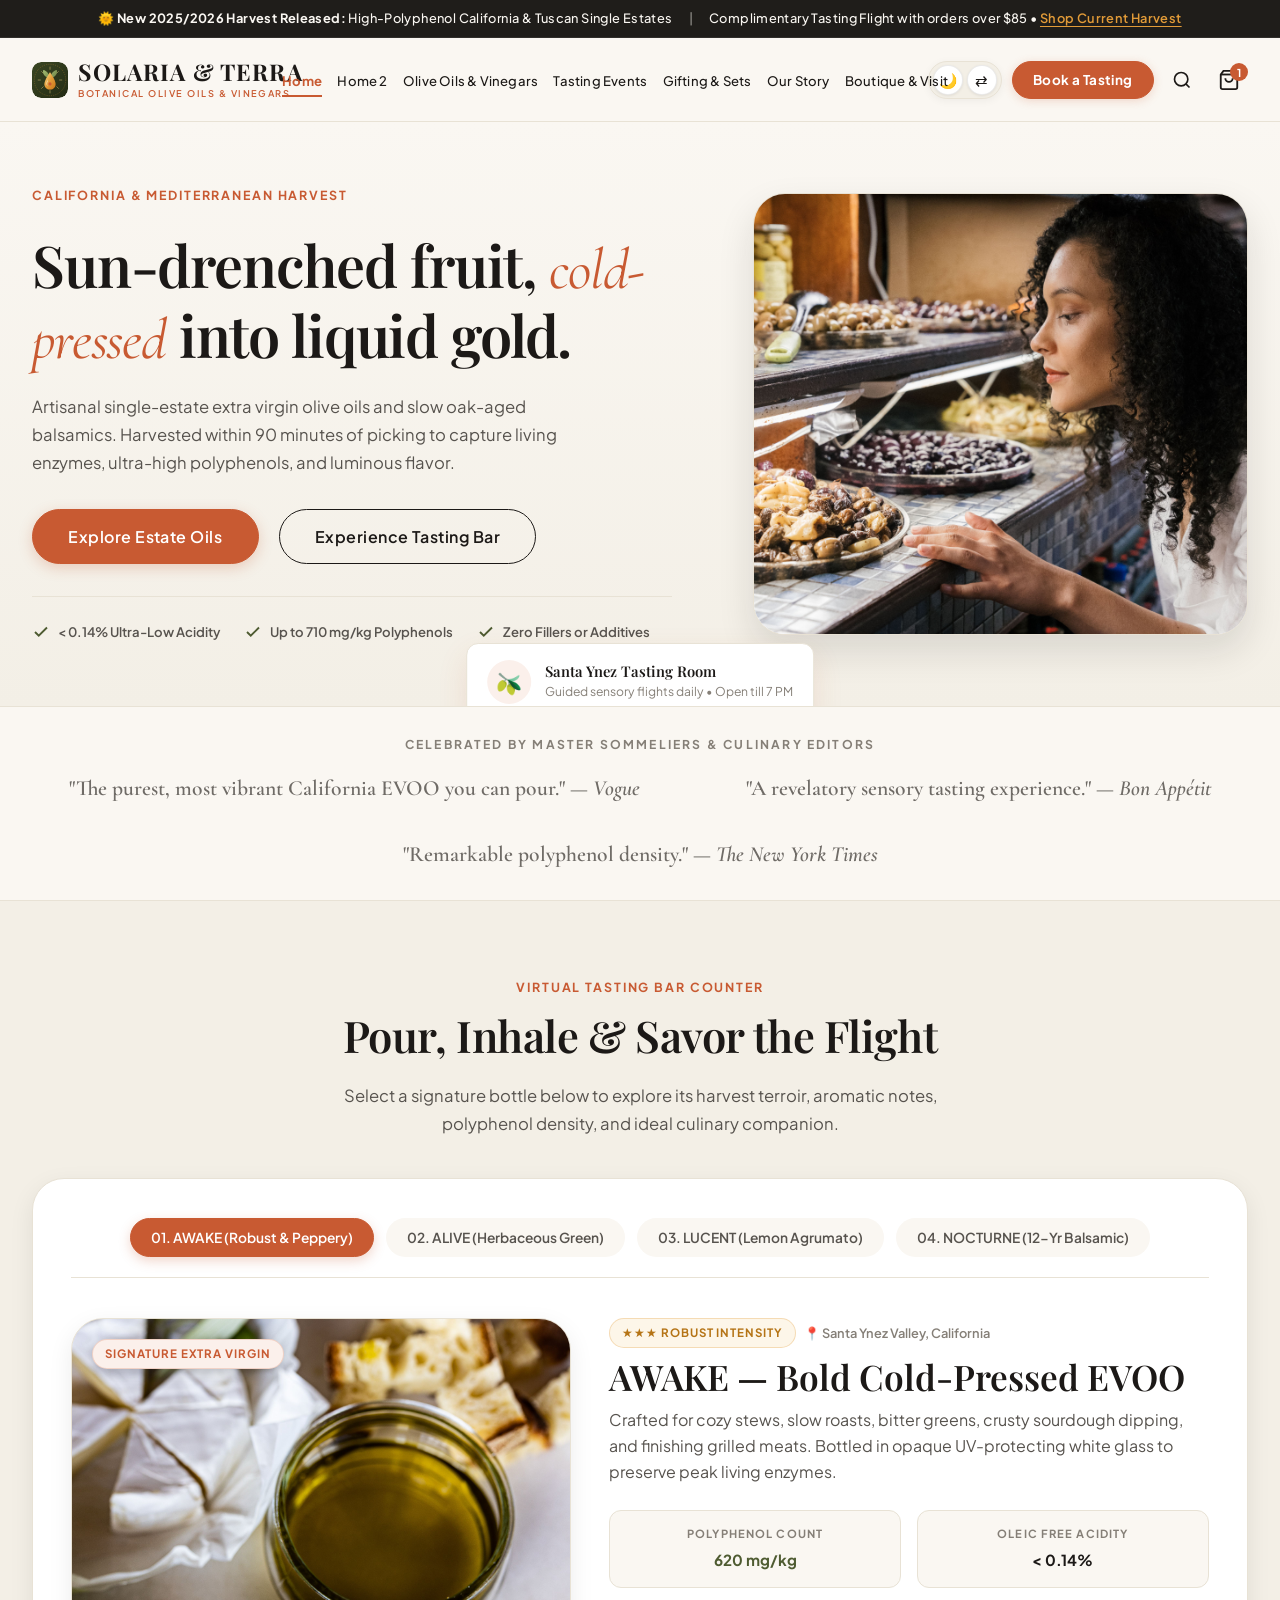
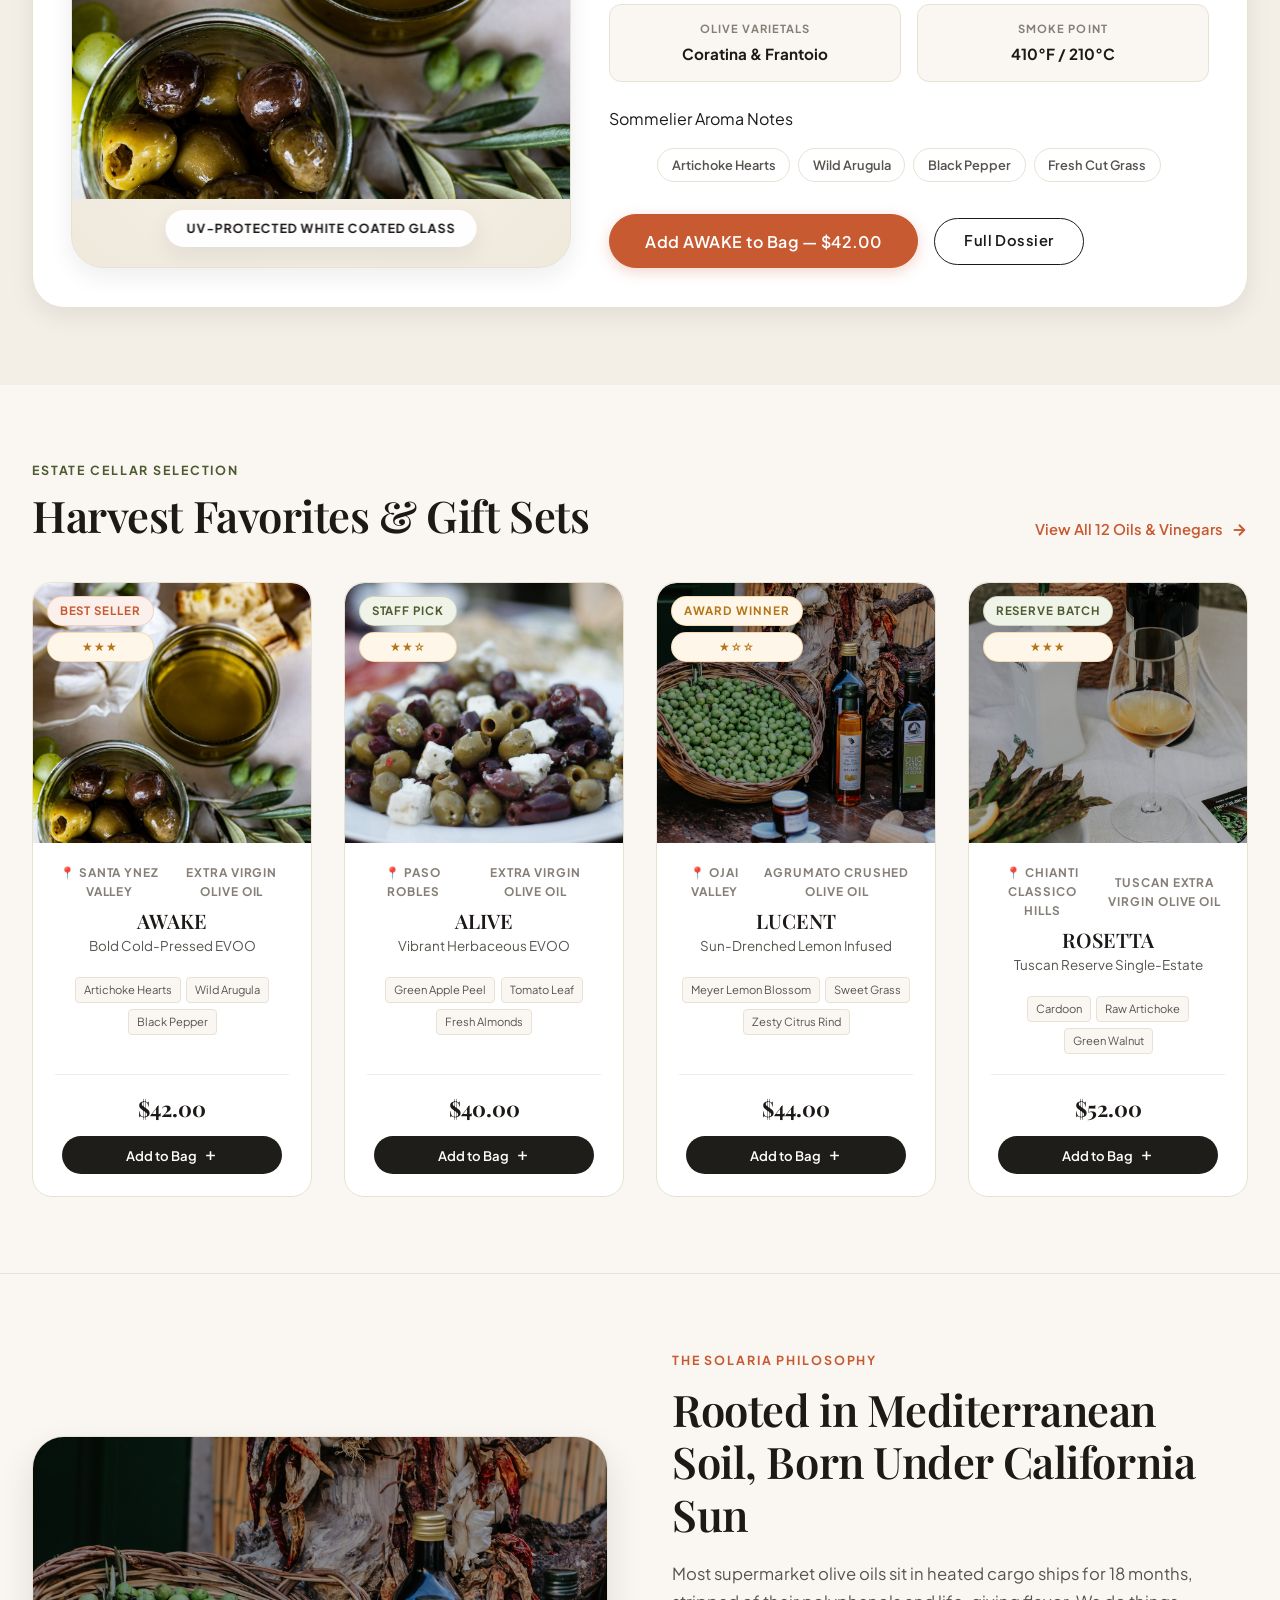
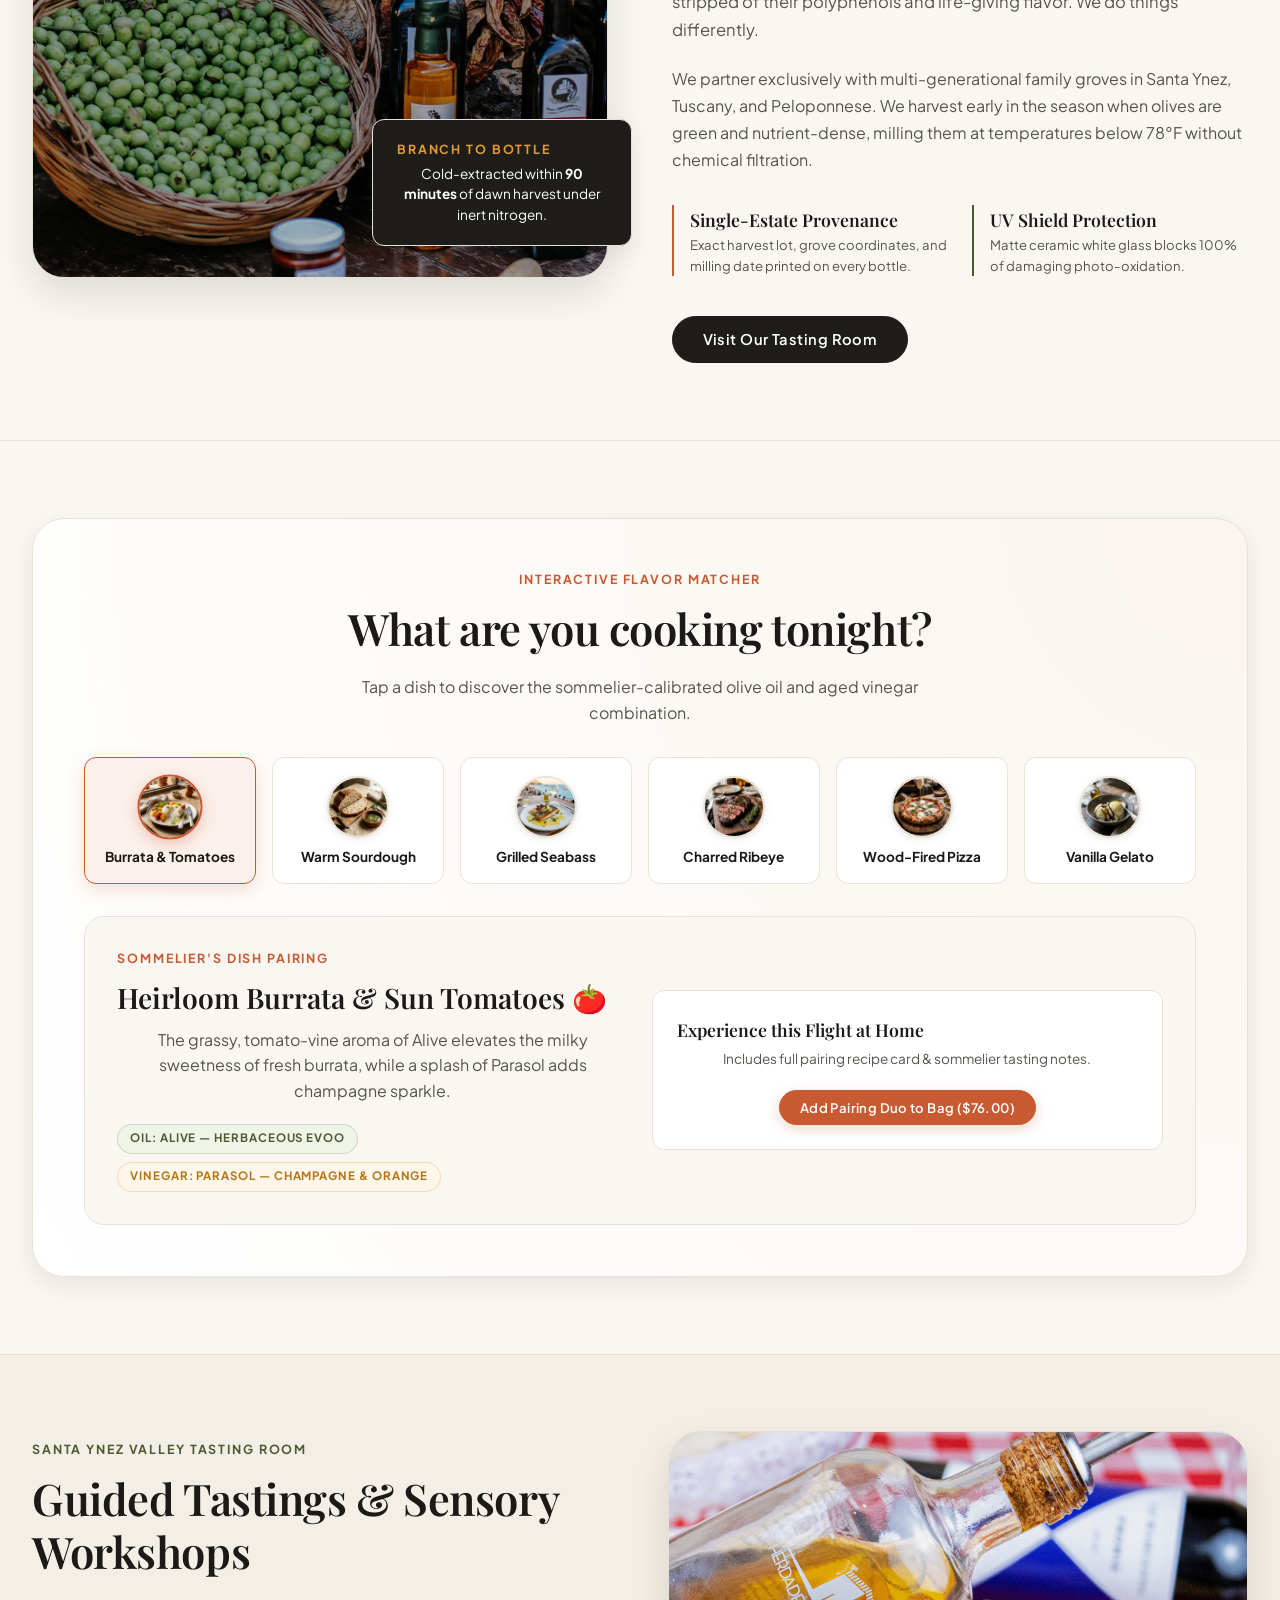
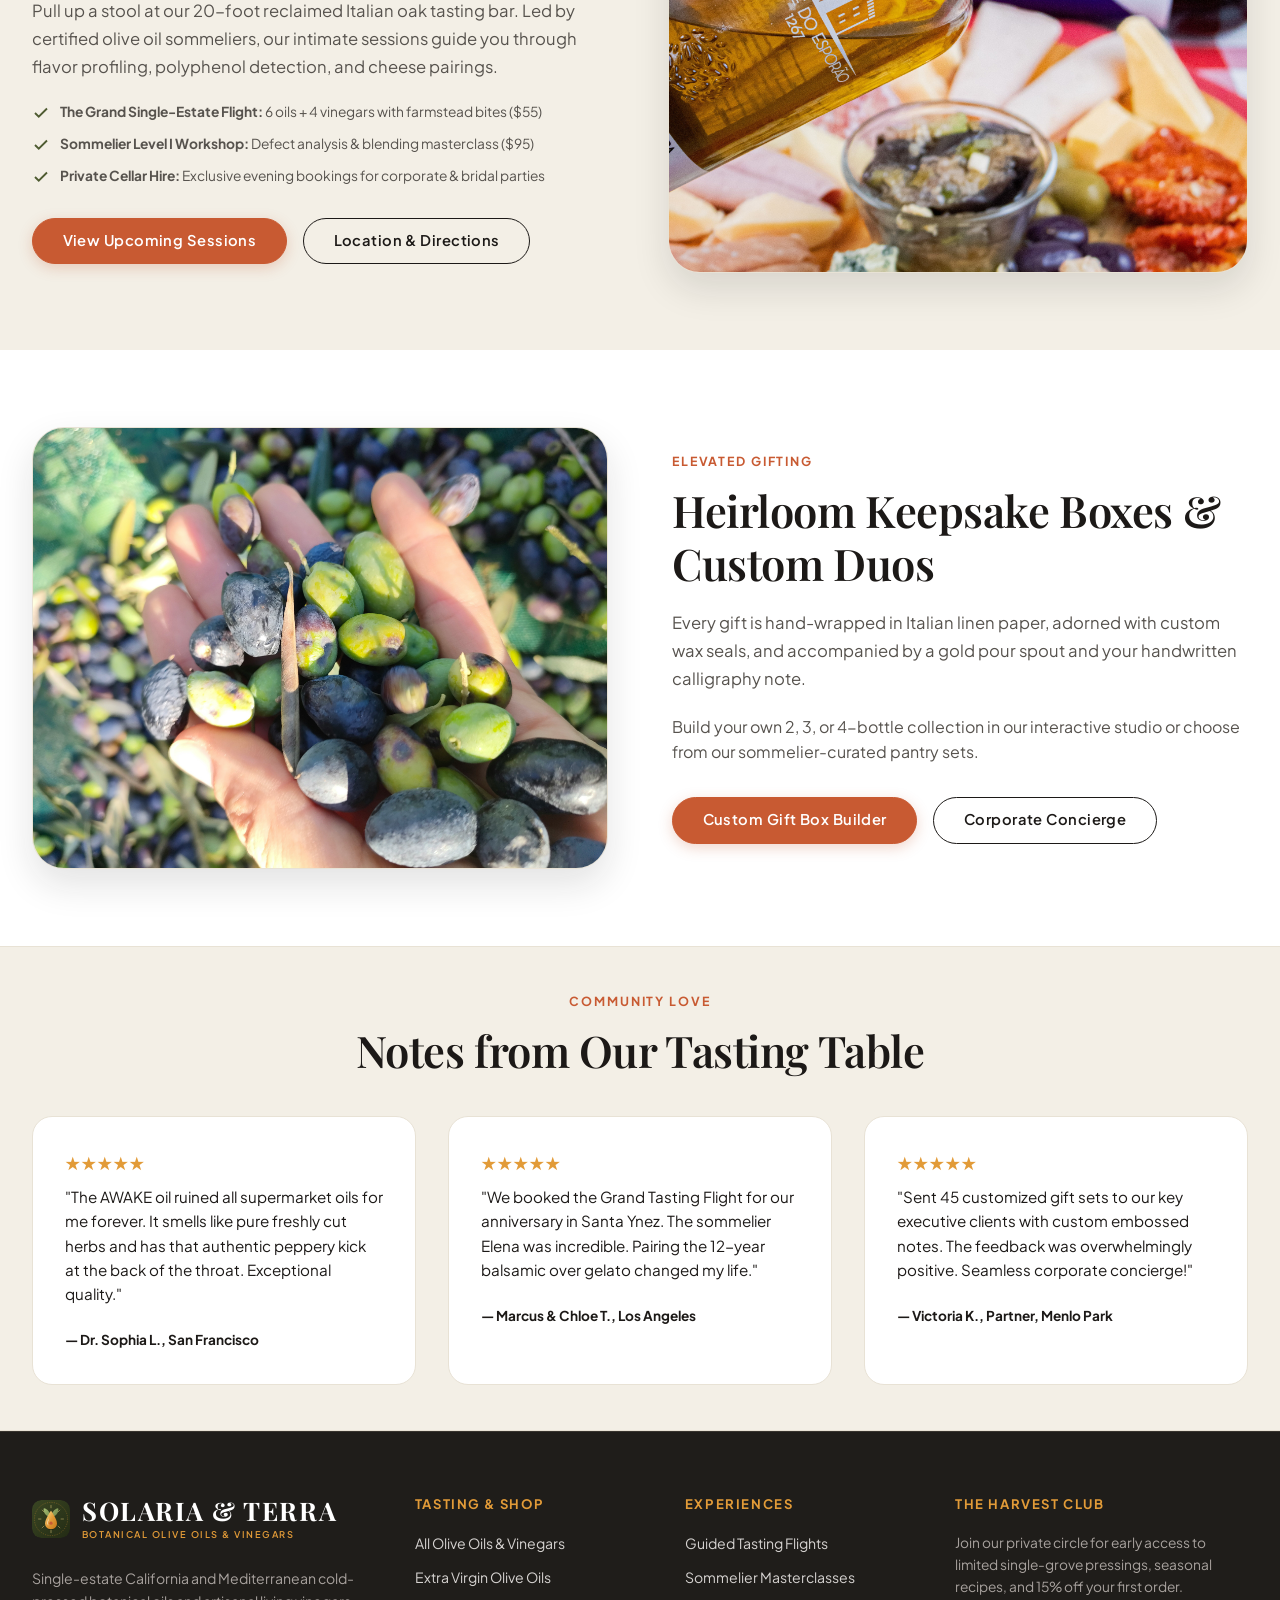
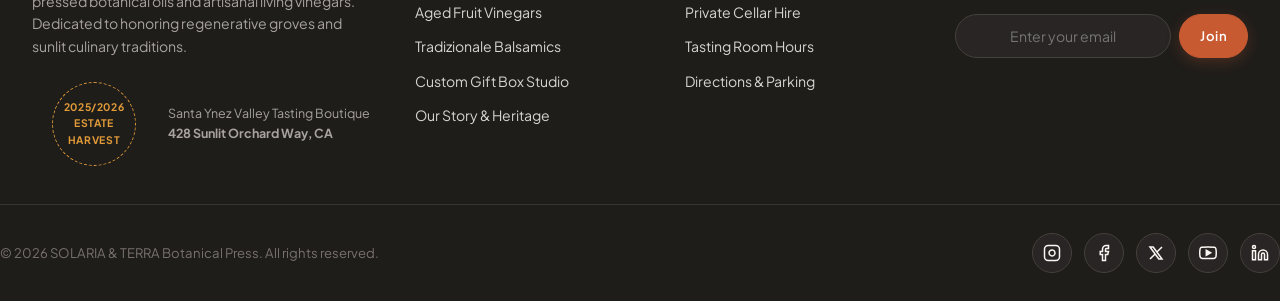
==== commit f20a3473: "Fix alignment issues, header CTA consistency, dark mode contrast, dish imagery, and add about page" ====
--- a/index.html
+++ b/index.html
@@ -37,6 +37,7 @@
         <a href="products.html" class="nav-link">Olive Oils &amp; Vinegars</a>
         <a href="events.html" class="nav-link">Tasting Events</a>
         <a href="gifting.html" class="nav-link">Gifting &amp; Sets</a>
+        <a href="about.html" class="nav-link">Our Story</a>
         <a href="contact.html" class="nav-link">Boutique &amp; Visit</a>
       </nav>
 
@@ -52,10 +53,7 @@
           </button>
         </div>
 
-        <a href="login.html" class="header-member-btn" aria-label="Harvest Member Portal / Sign In" title="Member Sign In">
-          <svg width="15" height="15" viewBox="0 0 24 24" fill="none" stroke="currentColor" stroke-width="2"><path d="M20 21v-2a4 4 0 0 0-4-4H8a4 4 0 0 0-4 4v2"></path><circle cx="12" cy="7" r="4"></circle></svg>
-          <span>Member Sign In</span>
-        </a>
+        <a href="events.html" class="header-cta-btn" id="headerCtaBtn" aria-label="Book a Guided Tasting">Book a Tasting</a>
 
         <a href="products.html" class="action-btn" aria-label="Search Catalog" title="Search Collection">
           <svg width="20" height="20" viewBox="0 0 24 24" fill="none" stroke="currentColor" stroke-width="2"><circle cx="11" cy="11" r="8"></circle><line x1="21" y1="21" x2="16.65" y2="16.65"></line></svg>
@@ -224,12 +222,12 @@
     <!-- Featured Products Spotlight (Brightland Aesthetic Grid) -->
     <section class="section-py">
       <div class="container">
-        <div class="flex justify-between items-center" style="margin-bottom: 2.5rem; flex-wrap: wrap; gap: 1rem;">
-          <div>
-            <span class="eyebrow eyebrow-olive">ESTATE CELLAR SELECTION</span>
-            <h2>Harvest Favorites &amp; Gift Sets</h2>
-          </div>
-          <a href="products.html" class="link-arrow font-sans">
+        <div class="estate-cellar-header-row" style="display: flex; justify-content: space-between; align-items: flex-end; margin-bottom: 2.5rem; flex-wrap: wrap; gap: 1rem; width: 100%;">
+          <div style="text-align: left;">
+            <span class="eyebrow eyebrow-olive" style="text-align: left; margin: 0 0 0.5rem 0;">ESTATE CELLAR SELECTION</span>
+            <h2 style="text-align: left; margin: 0;">Harvest Favorites &amp; Gift Sets</h2>
+          </div>
+          <a href="products.html" class="link-arrow font-sans estate-view-all-link" style="margin-left: auto; text-align: right; display: inline-flex; align-items: center;">
             <span>View All 12 Oils &amp; Vinegars</span>
             <svg width="18" height="18" viewBox="0 0 24 24" fill="none" stroke="currentColor" stroke-width="2.5"><line x1="5" y1="12" x2="19" y2="12"></line><polyline points="12 5 19 12 12 19"></polyline></svg>
           </a>
@@ -299,27 +297,39 @@
           <!-- Dish Buttons -->
           <div class="dish-selection-grid">
             <button class="dish-card-btn active" data-pairing-id="pairing-burrata">
-              <span class="dish-emoji">🍅</span>
+              <div class="dish-img-wrap">
+                <img src="image/dish-burrata.jpg" alt="Burrata &amp; Tomatoes" class="dish-thumb-img" width="62" height="62" loading="lazy">
+              </div>
               <span class="dish-title">Burrata &amp; Tomatoes</span>
             </button>
             <button class="dish-card-btn" data-pairing-id="pairing-sourdough">
-              <span class="dish-emoji">🥖</span>
+              <div class="dish-img-wrap">
+                <img src="image/dish-sourdough.jpg" alt="Warm Sourdough" class="dish-thumb-img" width="62" height="62" loading="lazy">
+              </div>
               <span class="dish-title">Warm Sourdough</span>
             </button>
             <button class="dish-card-btn" data-pairing-id="pairing-seafood">
-              <span class="dish-emoji">🐟</span>
+              <div class="dish-img-wrap">
+                <img src="image/dish-seabass.jpg" alt="Grilled Seabass" class="dish-thumb-img" width="62" height="62" loading="lazy">
+              </div>
               <span class="dish-title">Grilled Seabass</span>
             </button>
             <button class="dish-card-btn" data-pairing-id="pairing-steak">
-              <span class="dish-emoji">🥩</span>
+              <div class="dish-img-wrap">
+                <img src="image/dish-ribeye.jpg" alt="Charred Ribeye" class="dish-thumb-img" width="62" height="62" loading="lazy">
+              </div>
               <span class="dish-title">Charred Ribeye</span>
             </button>
             <button class="dish-card-btn" data-pairing-id="pairing-pizza">
-              <span class="dish-emoji">🍕</span>
+              <div class="dish-img-wrap">
+                <img src="image/dish-pizza.jpg" alt="Wood-Fired Pizza" class="dish-thumb-img" width="62" height="62" loading="lazy">
+              </div>
               <span class="dish-title">Wood-Fired Pizza</span>
             </button>
             <button class="dish-card-btn" data-pairing-id="pairing-dessert">
-              <span class="dish-emoji">🍨</span>
+              <div class="dish-img-wrap">
+                <img src="image/dish-gelato.jpg" alt="Vanilla Gelato" class="dish-thumb-img" width="62" height="62" loading="lazy">
+              </div>
               <span class="dish-title">Vanilla Gelato</span>
             </button>
           </div>
@@ -481,7 +491,7 @@
             <a href="products.html?cat=fruit-vinegar">Aged Fruit Vinegars</a>
             <a href="products.html?cat=balsamic-vinegar">Tradizionale Balsamics</a>
             <a href="gifting.html">Custom Gift Box Studio</a>
-            <a href="login.html">Harvest Member Sign In</a>
+            <a href="about.html">Our Story &amp; Heritage</a>
           </div>
         </div>
 
--- a/styles/main.css
+++ b/styles/main.css
@@ -151,8 +151,8 @@
 h1 {
   font-size: clamp(2.2rem, 4.5vw, 3.8rem);
   letter-spacing: -0.02em;
-  text-align: center;
-  margin: 0.75rem auto 1.25rem;
+  text-align: left;
+  margin: 0.75rem 0 1.25rem;
   width: 100%;
   line-height: 1.15;
 }
@@ -160,22 +160,22 @@
 h2 {
   font-size: clamp(1.75rem, 3.4vw, 2.75rem);
   letter-spacing: -0.01em;
-  text-align: center;
-  margin: 0.5rem auto 1.25rem;
+  text-align: left;
+  margin: 0.5rem 0 1.25rem;
   width: 100%;
   line-height: 1.2;
 }
 
 h3 {
   font-size: clamp(1.25rem, 2.2vw, 1.85rem);
-  text-align: center;
-  margin: 0.35rem auto 0.75rem;
+  text-align: left;
+  margin: 0.35rem 0 0.75rem;
 }
 
 h4 {
   font-size: clamp(1.05rem, 1.5vw, 1.3rem);
-  text-align: center;
-  margin: 0.25rem auto 0.5rem;
+  text-align: left;
+  margin: 0.25rem 0 0.5rem;
 }
 
 .eyebrow {
@@ -186,8 +186,8 @@
   letter-spacing: 0.15em;
   color: var(--color-terracotta);
   display: block;
-  text-align: center;
-  margin: 0 auto 0.75rem;
+  text-align: left;
+  margin: 0 0 0.75rem 0;
   width: fit-content;
 }
 
@@ -200,14 +200,24 @@
   font-size: clamp(1rem, 1.3vw, 1.15rem);
   color: var(--color-text-secondary);
   line-height: 1.7;
-  text-align: center;
-  margin-left: auto;
-  margin-right: auto;
+  text-align: left;
+  margin: 0 0 1.5rem 0;
   max-width: 680px;
 }
 
+.section-header-center,
+.text-center h1,
+.text-center h2,
+.text-center h3,
+.text-center h4,
+.text-center .eyebrow,
+.text-center .lead-p {
+  text-align: center !important;
+  margin-left: auto !important;
+  margin-right: auto !important;
+}
+
 .section-header-center {
-  text-align: center;
   margin: 0 auto 3rem;
   max-width: 720px;
   display: flex;
@@ -295,7 +305,6 @@
   line-height: 1.2;
   cursor: pointer;
   max-width: 100%;
-  margin: 0 auto;
 }
 
 .btn-primary {
@@ -396,14 +405,12 @@
 .link-arrow {
   display: inline-flex;
   align-items: center;
-  justify-content: center;
   gap: 0.45rem;
   font-weight: 600;
   font-size: 0.92rem;
   color: var(--color-terracotta);
   transition: gap var(--transition-fast), color var(--transition-fast);
-  text-align: center;
-  margin: 0 auto;
+  text-align: left;
 }
 
 .link-arrow:hover {
@@ -543,7 +550,9 @@
   display: flex;
   align-items: center;
   justify-content: space-between;
+  gap: clamp(0.75rem, 1.8vw, 2rem);
   height: var(--header-height);
+  width: 100%;
 }
 
 .site-logo {
@@ -571,13 +580,14 @@
   display: flex;
   flex-direction: column;
   align-items: flex-start;
+  flex-shrink: 0;
 }
 
 .site-logo .brand-name {
   font-family: var(--font-serif);
-  font-size: clamp(1.25rem, 2.4vw, 1.65rem);
+  font-size: clamp(1.15rem, 1.8vw, 1.55rem);
   font-weight: 700;
-  letter-spacing: 0.06em;
+  letter-spacing: 0.05em;
   color: var(--color-text-primary);
   line-height: 1.1;
   white-space: nowrap;
@@ -585,12 +595,12 @@
 
 .site-logo .brand-tagline {
   font-family: var(--font-sans);
-  font-size: 0.6rem;
+  font-size: 0.58rem;
   font-weight: 600;
   text-transform: uppercase;
-  letter-spacing: 0.18em;
+  letter-spacing: 0.16em;
   color: var(--color-terracotta);
-  margin-top: 3px;
+  margin-top: 2px;
   white-space: nowrap;
 }
 
@@ -598,16 +608,18 @@
   display: flex;
   align-items: center;
   justify-content: center;
-  gap: clamp(0.9rem, 1.6vw, 2rem);
+  gap: clamp(0.55rem, 1.2vw, 1.5rem);
+  flex-shrink: 1;
+  min-width: 0;
 }
 
 .nav-link {
-  font-size: 0.92rem;
+  font-size: clamp(0.82rem, 0.92vw, 0.9rem);
   font-weight: 500;
   color: var(--color-text-primary);
   position: relative;
   padding: 0.4rem 0;
-  letter-spacing: 0.02em;
+  letter-spacing: 0.015em;
   white-space: nowrap;
 }
 
@@ -635,18 +647,62 @@
 .header-actions {
   display: flex;
   align-items: center;
-  gap: 0.75rem;
+  gap: clamp(0.4rem, 0.8vw, 0.75rem);
   flex-shrink: 0;
+}
+
+.header-cta-btn {
+  display: inline-flex;
+  align-items: center;
+  justify-content: center;
+  height: 38px;
+  padding: 0 1.25rem;
+  border-radius: var(--radius-pill);
+  background-color: var(--color-terracotta);
+  border: 1.5px solid var(--color-terracotta);
+  color: #FFFFFF !important;
+  font-size: 0.84rem;
+  font-weight: 700;
+  letter-spacing: 0.03em;
+  text-decoration: none;
+  cursor: pointer;
+  transition: all var(--transition-fast);
+  white-space: nowrap;
+  flex-shrink: 0;
+  box-shadow: 0 2px 10px rgba(200, 90, 50, 0.22);
+  box-sizing: border-box;
+}
+
+.header-cta-btn:hover {
+  background-color: var(--color-terracotta-hover);
+  border-color: var(--color-terracotta-hover);
+  color: #FFFFFF !important;
+  transform: translateY(-1px);
+  box-shadow: 0 4px 14px rgba(200, 90, 50, 0.35);
+}
+
+[data-theme="dark"] .header-cta-btn {
+  background-color: var(--color-terracotta);
+  border-color: var(--color-terracotta);
+  color: #FFFFFF !important;
+  box-shadow: 0 2px 10px rgba(0, 0, 0, 0.4);
+}
+
+[data-theme="dark"] .header-cta-btn:hover {
+  background-color: #E0673C;
+  border-color: #E0673C;
+  box-shadow: 0 4px 16px rgba(200, 90, 50, 0.45);
 }
 
 .header-member-btn {
   display: inline-flex;
   align-items: center;
   gap: 0.45rem;
-  padding: 0.42rem 0.85rem;
+  height: 38px;
+  padding: 0 1rem;
   border-radius: var(--radius-pill);
   background-color: var(--color-canvas-subtle);
-  border: 1px solid var(--color-border);
+  border: 1.5px solid var(--color-border);
   color: var(--color-text-primary);
   font-size: 0.82rem;
   font-weight: 600;
@@ -654,6 +710,7 @@
   transition: all var(--transition-fast);
   white-space: nowrap;
   flex-shrink: 0;
+  box-sizing: border-box;
 }
 
 .header-member-btn:hover {
@@ -674,6 +731,8 @@
   position: relative;
   transition: color var(--transition-fast), transform var(--transition-fast);
   cursor: pointer;
+  height: 38px;
+  box-sizing: border-box;
 }
 
 .action-btn:hover {
@@ -683,8 +742,8 @@
 
 .cart-count-badge {
   position: absolute;
-  top: 0px;
-  right: -2px;
+  top: 2px;
+  right: 0px;
   background-color: var(--color-terracotta);
   color: #FFFFFF;
   font-size: 0.68rem;
@@ -705,37 +764,40 @@
 .navbar-util-pill {
   display: inline-flex;
   align-items: center;
-  gap: 3px;
+  gap: 4px;
   background-color: var(--color-canvas-subtle);
-  border: 1px solid var(--color-border);
+  border: 1.5px solid var(--color-border);
   border-radius: var(--radius-pill);
-  padding: 3px 4px;
-  box-shadow: 0 2px 8px rgba(28, 25, 23, 0.06);
+  height: 38px;
+  padding: 2px 4px;
+  box-shadow: 0 2px 8px rgba(28, 25, 23, 0.05);
   flex-shrink: 0;
   transition: all var(--transition-fast);
+  box-sizing: border-box;
 }
 
 [data-theme="dark"] .navbar-util-pill {
   background-color: #1A1916;
-  border-color: #332F28;
+  border-color: #38332A;
   box-shadow: 0 2px 8px rgba(0, 0, 0, 0.4);
 }
 
 .navbar-util-btn {
-  width: 32px;
-  height: 32px;
+  width: 30px;
+  height: 30px;
   border-radius: 50%;
   background-color: #FFFFFF;
-  border: 1px solid rgba(0, 0, 0, 0.06);
+  border: 1px solid rgba(0, 0, 0, 0.08);
   color: var(--color-text-primary);
   display: inline-flex;
   align-items: center;
   justify-content: center;
   cursor: pointer;
   transition: all var(--transition-fast);
-  font-size: 0.95rem;
+  font-size: 0.92rem;
   padding: 0;
   box-shadow: 0 1px 3px rgba(0, 0, 0, 0.08);
+  box-sizing: border-box;
 }
 
 [data-theme="dark"] .navbar-util-btn {
@@ -746,7 +808,7 @@
 }
 
 .navbar-util-btn:hover {
-  transform: scale(1.08);
+  transform: scale(1.06);
   background-color: var(--color-terracotta-light);
   border-color: var(--color-terracotta);
   color: var(--color-terracotta);
@@ -816,7 +878,7 @@
   transform: translateY(-7px) rotate(-45deg);
 }
 
-@media (max-width: 1024px) {
+@media (max-width: 1200px) {
   :root {
     --announcement-height: 0px;
     --header-height: 74px;
@@ -836,6 +898,7 @@
     align-items: center;
     justify-content: space-between;
     width: 100%;
+    gap: 0.5rem;
   }
 
   .nav-links {
@@ -864,14 +927,21 @@
   }
   
   .site-logo {
-    display: flex !important;
-    flex-direction: column !important;
-    align-items: flex-start !important;
+    display: inline-flex !important;
+    flex-direction: row !important;
+    align-items: center !important;
+    gap: 0.6rem !important;
     max-width: calc(100% - 130px);
   }
 
+  .site-logo .brand-mark {
+    width: 34px;
+    height: 34px;
+    flex-shrink: 0;
+  }
+
   .site-logo .brand-name {
-    font-size: clamp(1.15rem, 3.8vw, 1.45rem);
+    font-size: clamp(1.1rem, 3.5vw, 1.4rem);
   }
 }
 
@@ -886,11 +956,21 @@
   }
 
   .site-logo {
-    max-width: calc(100% - 125px);
+    display: inline-flex !important;
+    flex-direction: row !important;
+    align-items: center !important;
+    gap: 0.5rem !important;
+    max-width: calc(100% - 120px);
+  }
+
+  .site-logo .brand-mark {
+    width: 32px;
+    height: 32px;
+    flex-shrink: 0;
   }
 
   .site-logo .brand-name {
-    font-size: clamp(1.1rem, 4vw, 1.35rem);
+    font-size: clamp(1.05rem, 3.8vw, 1.3rem);
   }
 }
 
@@ -905,11 +985,21 @@
   }
 
   .site-logo {
-    max-width: calc(100% - 110px);
+    display: inline-flex !important;
+    flex-direction: row !important;
+    align-items: center !important;
+    gap: 0.45rem !important;
+    max-width: calc(100% - 105px);
+  }
+
+  .site-logo .brand-mark {
+    width: 28px;
+    height: 28px;
+    flex-shrink: 0;
   }
 
   .site-logo .brand-name {
-    font-size: clamp(1.02rem, 4.3vw, 1.2rem);
+    font-size: clamp(0.98rem, 4.2vw, 1.15rem);
     letter-spacing: 0.04em;
     line-height: 1.1;
   }
@@ -948,21 +1038,31 @@
 
 @media (max-width: 360px) {
   .site-logo {
-    max-width: calc(100% - 100px);
+    display: inline-flex !important;
+    flex-direction: row !important;
+    align-items: center !important;
+    gap: 0.35rem !important;
+    max-width: calc(100% - 95px);
+  }
+
+  .site-logo .brand-mark {
+    width: 26px;
+    height: 26px;
+    flex-shrink: 0;
   }
 
   .site-logo .brand-name {
-    font-size: 0.96rem;
+    font-size: 0.92rem;
     letter-spacing: 0.02em;
   }
 
   .site-logo .brand-tagline {
-    font-size: 0.48rem;
-    letter-spacing: 0.08em;
-  }
-}
-
-@media (min-width: 1025px) {
+    font-size: 0.46rem;
+    letter-spacing: 0.06em;
+  }
+}
+
+@media (min-width: 1201px) {
   .mobile-menu-toggle {
     display: none !important;
   }
@@ -1272,17 +1372,17 @@
 
 .hero-content {
   max-width: 640px;
-  text-align: center;
+  text-align: left;
   display: flex;
   flex-direction: column;
-  align-items: center;
-  margin: 0 auto;
+  align-items: flex-start;
+  margin: 0;
 }
 
 .hero-title {
-  margin: 0.85rem auto 1.25rem;
+  margin: 0.85rem 0 1.25rem;
   line-height: 1.12;
-  text-align: center;
+  text-align: left;
 }
 
 .hero-title em {
@@ -1296,24 +1396,48 @@
   font-size: clamp(1rem, 1.3vw, 1.15rem);
   color: var(--color-text-secondary);
   line-height: 1.7;
-  margin: 0 auto 2rem;
-  text-align: center;
+  margin: 0 0 2rem;
+  text-align: left;
+  max-width: 580px;
 }
 
 .hero-ctas {
   display: flex;
   flex-wrap: wrap;
-  gap: 1rem;
+  gap: 1.25rem;
   margin-bottom: 2rem;
-  justify-content: center;
-  align-items: center;
-  width: 100%;
+  justify-content: flex-start;
+  align-items: center;
+  width: 100%;
+}
+
+.hero-ctas .btn {
+  margin: 0 !important;
+  flex-shrink: 0;
+}
+
+@media (max-width: 900px) {
+  .hero-content {
+    text-align: center;
+    align-items: center;
+    margin: 0 auto;
+  }
+  .hero-title,
+  .hero-description {
+    text-align: center;
+    margin-left: auto;
+    margin-right: auto;
+  }
+  .hero-ctas {
+    justify-content: center;
+  }
 }
 
 @media (max-width: 576px) {
   .hero-ctas {
     flex-direction: column;
     width: 100%;
+    gap: 0.85rem;
   }
   .hero-ctas .btn {
     width: 100%;
@@ -1323,7 +1447,7 @@
 .hero-trust-row {
   display: flex;
   align-items: center;
-  justify-content: center;
+  justify-content: flex-start;
   gap: 1.5rem;
   padding-top: 1.5rem;
   border-top: 1px solid var(--color-border);
@@ -1672,28 +1796,48 @@
   left: 50%;
   transform: translateX(-50%) translateY(20px);
   opacity: 0;
-  background-color: rgba(255, 255, 255, 0.95);
+  background-color: #FFFFFF;
   backdrop-filter: blur(8px);
+  -webkit-backdrop-filter: blur(8px);
   color: var(--color-text-primary);
   font-size: 0.78rem;
   font-weight: 700;
-  padding: 0.45rem 1rem;
+  padding: 0.5rem 1.15rem;
   border-radius: var(--radius-pill);
-  box-shadow: var(--shadow-md);
-  border: 1px solid var(--color-border);
+  box-shadow: 0 4px 16px rgba(0, 0, 0, 0.18);
+  border: 1.5px solid var(--color-border);
   transition: all var(--transition-fast);
   white-space: nowrap;
-}
-
-.product-card:hover .product-quick-view-btn {
+  cursor: pointer;
+  z-index: 6;
+}
+
+.product-card:hover .product-quick-view-btn,
+.product-quick-view-btn:focus-visible {
   transform: translateX(-50%) translateY(0);
   opacity: 1;
 }
 
 .product-quick-view-btn:hover {
   background-color: var(--color-terracotta);
-  color: #FFFFFF;
+  color: #FFFFFF !important;
   border-color: var(--color-terracotta);
+  box-shadow: 0 6px 18px rgba(200, 90, 50, 0.35);
+  transform: translateX(-50%) translateY(-2px);
+}
+
+[data-theme="dark"] .product-quick-view-btn {
+  background-color: #1F1D19 !important;
+  color: #FAF7F2 !important;
+  border: 1.5px solid #4A4337 !important;
+  box-shadow: 0 6px 20px rgba(0, 0, 0, 0.7) !important;
+}
+
+[data-theme="dark"] .product-quick-view-btn:hover {
+  background-color: var(--color-terracotta) !important;
+  color: #FFFFFF !important;
+  border-color: var(--color-terracotta) !important;
+  box-shadow: 0 6px 20px rgba(200, 90, 50, 0.5) !important;
 }
 
 .product-card-body {
@@ -1959,7 +2103,7 @@
    ========================================================================== */
 
 .story-section {
-  background-color: #FFFFFF;
+  background-color: var(--color-canvas);
   border-top: 1px solid var(--color-border);
   border-bottom: 1px solid var(--color-border);
 }
@@ -2087,13 +2231,43 @@
 .dish-card-btn:hover {
   border-color: var(--color-terracotta);
   transform: translateY(-3px);
-  box-shadow: var(--shadow-sm);
+  box-shadow: 0 6px 18px rgba(28, 25, 23, 0.08);
 }
 
 .dish-card-btn.active {
   border-color: var(--color-terracotta);
   background-color: var(--color-terracotta-light);
-  box-shadow: 0 4px 14px rgba(200, 90, 50, 0.15);
+  box-shadow: 0 6px 18px rgba(200, 90, 50, 0.18);
+}
+
+.dish-img-wrap {
+  width: 62px;
+  height: 62px;
+  border-radius: 50%;
+  overflow: hidden;
+  margin: 0 auto 0.65rem;
+  border: 2px solid var(--color-border);
+  box-shadow: 0 2px 8px rgba(0, 0, 0, 0.08);
+  flex-shrink: 0;
+  transition: transform var(--transition-fast), border-color var(--transition-fast);
+}
+
+.dish-thumb-img {
+  width: 100%;
+  height: 100%;
+  object-fit: cover;
+  display: block;
+}
+
+.dish-card-btn:hover .dish-img-wrap {
+  transform: scale(1.08);
+  border-color: var(--color-terracotta);
+}
+
+.dish-card-btn.active .dish-img-wrap {
+  border-color: var(--color-terracotta);
+  box-shadow: 0 4px 12px rgba(200, 90, 50, 0.3);
+  transform: scale(1.05);
 }
 
 .dish-card-btn .dish-emoji {
@@ -2108,6 +2282,14 @@
   font-weight: 700;
   color: var(--color-text-primary);
   text-align: center;
+}
+
+[data-theme="dark"] .dish-img-wrap {
+  border-color: #38332A;
+}
+
+[data-theme="dark"] .dish-card-btn.active .dish-img-wrap {
+  border-color: var(--color-terracotta);
 }
 
 .pairing-result-box {
@@ -2325,11 +2507,10 @@
 .booking-form-box {
   background-color: #FFFFFF;
   border-radius: var(--radius-xl);
-  border: 1px solid var(--color-border);
-  box-shadow: var(--shadow-lg);
-  padding: clamp(1.5rem, 3.5vw, 3.5rem);
-  width: 100%;
-  text-align: center;
+  padding: clamp(1.5rem, 3vw, 2.5rem) clamp(1.5rem, 3vw, 2.5rem) 1.75rem clamp(1.5rem, 3vw, 2.5rem);
+  width: 100%;
+  text-align: center;
+  align-self: start;
 }
 
 .form-group {
@@ -2401,43 +2582,63 @@
 .builder-step-nav {
   display: flex;
   align-items: center;
-  justify-content: center;
-  gap: 0.75rem;
+  justify-content: flex-start;
+  gap: clamp(0.45rem, 1.2vw, 0.75rem);
   margin-bottom: 2rem;
   border-bottom: 1px solid var(--color-border);
   padding-bottom: 1.25rem;
   overflow-x: auto;
   -webkit-overflow-scrolling: touch;
+  scrollbar-width: thin;
+  width: 100%;
+}
+
+@media (min-width: 641px) {
+  .builder-step-nav {
+    justify-content: center;
+  }
 }
 
 .step-nav-btn {
-  display: flex;
+  display: inline-flex;
   align-items: center;
   gap: 0.45rem;
   font-size: 0.82rem;
   font-weight: 700;
   color: var(--color-text-muted);
-  background: none;
-  border: none;
+  background: var(--color-canvas-subtle);
+  border: 1px solid var(--color-border);
+  padding: 0.45rem 0.85rem;
+  border-radius: var(--radius-pill);
   cursor: pointer;
   white-space: nowrap;
   flex-shrink: 0;
+  transition: all var(--transition-fast);
+}
+
+.step-nav-btn:hover {
+  border-color: var(--color-terracotta);
+  color: var(--color-text-primary);
 }
 
 .step-nav-btn.active {
   color: var(--color-terracotta);
+  border-color: var(--color-terracotta);
+  background-color: var(--color-terracotta-light);
 }
 
 .step-num {
-  width: 24px;
-  height: 24px;
+  width: 22px;
+  height: 22px;
   border-radius: 50%;
-  background-color: var(--color-canvas-subtle);
+  background-color: var(--color-border);
   color: var(--color-text-secondary);
   display: flex;
   align-items: center;
   justify-content: center;
-  font-size: 0.72rem;
+  font-size: 0.7rem;
+  font-weight: 700;
+  flex-shrink: 0;
 }
 
 .step-nav-btn.active .step-num {
@@ -2535,6 +2736,61 @@
   object-fit: contain;
 }
 
+@media (max-width: 480px) {
+  .gift-builder-steps {
+    padding: 1.25rem 0.85rem !important;
+  }
+  .builder-step-nav {
+    gap: 0.35rem;
+    padding-bottom: 0.85rem;
+    margin-bottom: 1.25rem;
+  }
+  .step-nav-btn {
+    font-size: 0.76rem;
+    padding: 0.35rem 0.65rem;
+    gap: 0.35rem;
+  }
+  .step-num {
+    width: 20px;
+    height: 20px;
+    font-size: 0.65rem;
+  }
+  .gift-preview-sidebar {
+    padding: 1.25rem 0.85rem;
+  }
+  .gift-slots-preview {
+    gap: 0.5rem;
+  }
+  .gift-slot-item {
+    width: 52px;
+    height: 85px;
+  }
+}
+
+@media (max-width: 360px) {
+  .gift-builder-steps {
+    padding: 1rem 0.6rem !important;
+  }
+  .builder-step-nav {
+    gap: 0.3rem;
+  }
+  .step-nav-btn {
+    font-size: 0.72rem;
+    padding: 0.3rem 0.55rem;
+    gap: 0.3rem;
+  }
+  .gift-box-card {
+    padding: 1rem 0.75rem;
+  }
+  .gift-slot-item {
+    width: 46px;
+    height: 75px;
+  }
+  .gift-slot-item img {
+    max-height: 60px;
+  }
+}
+
 /* ==========================================================================
    Contact & Tasting Boutique Page
    ========================================================================== */
@@ -2544,6 +2800,7 @@
   grid-template-columns: 1.1fr 0.9fr;
   gap: clamp(2rem, 3.5vw, 3.5rem);
   width: 100%;
+  align-items: start;
 }
 
 @media (max-width: 992px) {
@@ -2878,16 +3135,6 @@
   }
 }
 
-.footer-brand .brand-name {
-  font-family: var(--font-serif);
-  font-size: clamp(1.25rem, 2.4vw, 1.65rem);
-  font-weight: 700;
-  letter-spacing: 0.06em;
-  color: #FAF7F2;
-  display: block;
-  margin-bottom: 0.75rem;
-  line-height: 1.1;
-}
 
 .harvest-card {
   background-color: #FFFFFF;
@@ -3188,45 +3435,98 @@
 
 @media (max-width: 640px) {
   .footer-grid { grid-template-columns: 1fr; text-align: center; }
-  .footer-brand { display: flex; flex-direction: column; align-items: center; }
+  .footer-brand { display: flex; flex-direction: column; align-items: center; text-align: center; }
   .footer-links { align-items: center; }
   .social-links { justify-content: center; }
 }
 
-.footer-brand .brand-name {
+.footer-logo-link {
+  display: inline-flex;
+  flex-direction: row;
+  align-items: center;
+  gap: 0.75rem;
+  text-decoration: none;
+  margin-bottom: 0.85rem;
+}
+
+.footer-logo-link .brand-mark {
+  width: 38px;
+  height: 38px;
+  border-radius: 9px;
+  flex-shrink: 0;
+  object-fit: contain;
+}
+
+.footer-logo-link .site-logo-text {
+  display: flex;
+  flex-direction: column;
+  align-items: flex-start;
+  text-align: left;
+}
+
+.footer-logo-link .brand-name {
   font-family: var(--font-serif);
-  font-size: clamp(1.5rem, 2.5vw, 1.8rem);
-  letter-spacing: 0.08em;
+  font-size: clamp(1.25rem, 2.2vw, 1.6rem);
+  font-weight: 700;
+  letter-spacing: 0.06em;
   color: #FFFFFF;
+  line-height: 1.1;
+  margin-bottom: 0;
+  white-space: nowrap;
+}
+
+.footer-logo-link .brand-tagline {
+  font-family: var(--font-sans);
+  font-size: 0.58rem;
+  font-weight: 600;
+  text-transform: uppercase;
+  letter-spacing: 0.16em;
+  color: var(--color-sun-amber);
+  margin-top: 3px;
+  white-space: nowrap;
 }
 
 .footer-brand p {
   color: #A8A29E;
-  margin-top: 1rem;
+  margin-top: 0.75rem;
   font-size: 0.88rem;
   line-height: 1.6;
 }
 
+.footer-col {
+  text-align: left;
+}
+
 .footer-col h5 {
   font-family: var(--font-sans);
-  font-size: 0.8rem;
+  font-size: 0.82rem;
   font-weight: 700;
   text-transform: uppercase;
   letter-spacing: 0.12em;
   color: var(--color-sun-amber);
   margin-bottom: 1.25rem;
+  text-align: left;
+  display: block;
+  width: 100%;
+}
+
+.footer-col p {
+  text-align: left;
 }
 
 .footer-links {
   display: flex;
   flex-direction: column;
   gap: 0.75rem;
+  align-items: flex-start;
+  text-align: left;
 }
 
 .footer-links a {
   font-size: 0.88rem;
   color: #D6D3D1;
   transition: color var(--transition-fast), transform var(--transition-fast);
+  text-align: left;
 }
 
 .footer-links a:hover {
@@ -3240,7 +3540,16 @@
   margin-top: 1rem;
   width: 100%;
   flex-wrap: wrap;
-  justify-content: center;
+  justify-content: flex-start;
+}
+
+.estate-view-all-link {
+  margin-left: auto !important;
+  margin-right: 0 !important;
+  text-align: right !important;
+  justify-content: flex-end !important;
+  display: inline-flex !important;
+  align-items: center !important;
 }
 
 .footer-newsletter-form input {
@@ -3533,6 +3842,7 @@
 .auth-page-body {
   min-height: 100vh;
   min-height: 100dvh;
+  padding-top: 0 !important;
   display: flex;
   flex-direction: column;
   background-color: var(--color-canvas);
@@ -3541,12 +3851,13 @@
 }
 
 .auth-page-header {
-  padding: 1.25rem 2rem;
+  padding: 1rem 2rem;
   display: flex;
   align-items: center;
   justify-content: space-between;
   border-bottom: 1px solid var(--color-border);
   background-color: var(--color-canvas-subtle);
+  flex-shrink: 0;
 }
 
 .auth-page-container {
@@ -3554,7 +3865,16 @@
   display: flex;
   align-items: center;
   justify-content: center;
-  padding: 2.5rem 1rem;
+  padding: 2rem 1rem;
+}
+
+@media (max-width: 640px) {
+  .auth-page-header {
+    padding: 0.75rem 1rem;
+  }
+  .auth-page-container {
+    padding: 1.25rem 0.75rem;
+  }
 }
 
 .auth-page-card {
@@ -3564,7 +3884,7 @@
   border-radius: var(--radius-xl);
   border: 1px solid var(--color-border);
   box-shadow: var(--shadow-lg);
-  padding: clamp(1.75rem, 4.5vw, 3rem);
+  padding: clamp(1.5rem, 4vw, 2.5rem);
   text-align: center;
   position: relative;
 }
@@ -3803,6 +4123,20 @@
   color: #E29B38;
 }
 
+[data-theme="dark"] .story-section {
+  background-color: #090807 !important;
+  border-color: #2B2721 !important;
+}
+
+[data-theme="dark"] .story-section h2,
+[data-theme="dark"] .story-section h4 {
+  color: #FAF7F2 !important;
+}
+
+[data-theme="dark"] .story-section p {
+  color: #C8C0B5 !important;
+}
+
 [data-theme="dark"] .product-card,
 [data-theme="dark"] .event-tier-card,
 [data-theme="dark"] .recipe-journal-card,
@@ -3812,6 +4146,7 @@
 [data-theme="dark"] .catalog-filter-bar,
 [data-theme="dark"] .modal-content-card,
 [data-theme="dark"] .auth-modal-card,
+[data-theme="dark"] .auth-page-card,
 [data-theme="dark"] .mobile-nav-drawer,
 [data-theme="dark"] .cart-drawer,
 [data-theme="dark"] .origin-item-card,
@@ -4302,3 +4637,267 @@
   height: 19px;
   stroke: currentColor;
 }
+
+/* ==========================================================================
+   ALIGNMENT & RESPONSIVENESS REFINEMENTS (AUDIT COMPLIANCE)
+   ========================================================================== */
+
+/* Home 2 Hero Section Content Alignment */
+.hero-immersive-content {
+  text-align: left !important;
+  display: flex !important;
+  flex-direction: column !important;
+  align-items: flex-start !important;
+  margin: 0 !important;
+  width: 100%;
+}
+
+.hero-immersive-title {
+  text-align: left !important;
+  margin-left: 0 !important;
+  margin-right: 0 !important;
+}
+
+.hero-immersive-badge {
+  align-self: flex-start !important;
+  margin-left: 0 !important;
+  margin-bottom: 1rem !important;
+}
+
+/* Olive Oils Products Page Last Section Icons Center Alignment */
+.harvest-card {
+  text-align: center !important;
+  display: flex !important;
+  flex-direction: column !important;
+  align-items: center !important;
+  justify-content: flex-start !important;
+}
+
+.harvest-card-icon {
+  margin: 0 auto 0.5rem !important;
+  text-align: center !important;
+  display: flex !important;
+  justify-content: center !important;
+  align-items: center !important;
+  width: 100% !important;
+}
+
+.harvest-card h4,
+.harvest-card p {
+  text-align: center !important;
+}
+
+/* Tasting Events Page - Sommelier Method Section Numbers Center Alignment */
+.method-step-card {
+  text-align: center !important;
+  display: flex !important;
+  flex-direction: column !important;
+  align-items: center !important;
+  justify-content: flex-start !important;
+}
+
+.method-step-num-badge {
+  display: block !important;
+  text-align: center !important;
+  margin: 0 auto 0.5rem !important;
+  width: 100% !important;
+}
+
+.method-step-card h4,
+.method-step-card p {
+  text-align: center !important;
+}
+
+/* Gifting Sets Page - Corporate Concierge CTA Center Alignment */
+.corporate-gifting-cta-wrap {
+  display: flex !important;
+  justify-content: center !important;
+  align-items: center !important;
+  width: 100% !important;
+  margin-top: 1.5rem !important;
+  text-align: center !important;
+}
+
+.corporate-gifting-cta-wrap .btn {
+  margin: 0 auto !important;
+  display: inline-flex !important;
+}
+
+/* Contact Page - Planning Your Visit Icons Center Alignment */
+.visit-guide-card {
+  text-align: center !important;
+  display: flex !important;
+  flex-direction: column !important;
+  align-items: center !important;
+  justify-content: flex-start !important;
+}
+
+.visit-guide-icon {
+  margin: 0 auto 0.65rem !important;
+  text-align: center !important;
+  display: flex !important;
+  justify-content: center !important;
+  align-items: center !important;
+  width: 100% !important;
+}
+
+.visit-guide-card h4,
+.visit-guide-card p {
+  text-align: center !important;
+}
+
+/* Dark Mode Enhanced Label & Filter Contrast */
+[data-theme="dark"] .form-label,
+[data-theme="dark"] label {
+  color: #FAF7F2 !important;
+  font-weight: 700 !important;
+}
+
+[data-theme="dark"] .dish-title {
+  color: #FAF7F2 !important;
+}
+
+[data-theme="dark"] .form-control::placeholder,
+[data-theme="dark"] input::placeholder,
+[data-theme="dark"] textarea::placeholder {
+  color: #9E968B !important;
+}
+
+[data-theme="dark"] .product-origin-meta span {
+  color: #C8C0B5 !important;
+}
+
+[data-theme="dark"] .filter-cat-btn {
+  color: #FAF7F2 !important;
+  background-color: #1A1916 !important;
+  border-color: #38332A !important;
+}
+
+[data-theme="dark"] .filter-cat-btn.active {
+  background-color: var(--color-terracotta) !important;
+  border-color: var(--color-terracotta) !important;
+  color: #FFFFFF !important;
+}
+
+[data-theme="dark"] .badge-terracotta {
+  background-color: rgba(200, 90, 50, 0.25) !important;
+  color: #F6A37F !important;
+  border-color: rgba(200, 90, 50, 0.4) !important;
+}
+
+[data-theme="dark"] .badge-olive {
+  background-color: rgba(115, 131, 70, 0.25) !important;
+  color: #B5C984 !important;
+  border-color: rgba(115, 131, 70, 0.4) !important;
+}
+
+[data-theme="dark"] .badge-amber {
+  background-color: rgba(226, 155, 56, 0.25) !important;
+  color: #F8C377 !important;
+  border-color: rgba(226, 155, 56, 0.4) !important;
+}
+
+[data-theme="dark"] .badge-balsamic {
+  background-color: rgba(138, 68, 88, 0.25) !important;
+  color: #E29CAE !important;
+  border-color: rgba(138, 68, 88, 0.4) !important;
+}
+
+/* Dedicated Gifting Studio Responsiveness Engine (768px and 360px) */
+@media (max-width: 992px) {
+  .gift-builder-container {
+    grid-template-columns: 1fr !important;
+  }
+}
+
+@media (max-width: 768px) {
+  .gift-builder-container {
+    border-radius: var(--radius-lg) !important;
+  }
+  .gift-builder-steps {
+    padding: 1.5rem !important;
+  }
+  .gift-builder-steps .grid-3 {
+    grid-template-columns: repeat(2, minmax(0, 1fr)) !important;
+    gap: 0.75rem !important;
+  }
+  .gift-box-option-cards {
+    grid-template-columns: repeat(3, minmax(0, 1fr)) !important;
+    gap: 0.65rem !important;
+  }
+  .gift-box-card {
+    padding: 1rem 0.65rem !important;
+  }
+  .gift-preview-sidebar {
+    padding: 1.75rem 1.25rem !important;
+    width: 100% !important;
+  }
+  .corporate-tier-card {
+    padding: 1.25rem !important;
+  }
+  .corporate-tier-card .flex.justify-between {
+    gap: 0.5rem !important;
+  }
+}
+
+@media (max-width: 540px) {
+  .gift-box-option-cards {
+    grid-template-columns: 1fr !important;
+    gap: 0.65rem !important;
+  }
+  .gift-builder-steps .grid-3 {
+    grid-template-columns: 1fr !important;
+    gap: 0.65rem !important;
+  }
+}
+
+@media (max-width: 360px) {
+  .gift-builder-container {
+    border-radius: var(--radius-md) !important;
+  }
+  .gift-builder-steps {
+    padding: 1rem 0.5rem !important;
+  }
+  .builder-step-nav {
+    gap: 0.3rem !important;
+    margin-bottom: 1rem !important;
+  }
+  .step-nav-btn {
+    font-size: 0.72rem !important;
+    padding: 0.3rem 0.5rem !important;
+  }
+  .step-num {
+    width: 18px !important;
+    height: 18px !important;
+    font-size: 0.62rem !important;
+  }
+  .gift-bottle-select-card {
+    padding: 0.85rem 0.6rem !important;
+    min-height: 190px !important;
+  }
+  .gift-bottle-select-card img {
+    height: 90px !important;
+  }
+  .builder-step-panel .flex.justify-between {
+    flex-direction: column !important;
+    gap: 0.65rem !important;
+    width: 100% !important;
+  }
+  .builder-step-panel .flex.justify-between .btn {
+    width: 100% !important;
+    margin: 0 !important;
+    text-align: center !important;
+  }
+  .corporate-tier-card {
+    padding: 0.85rem 0.6rem !important;
+  }
+  .corporate-tier-card .flex.justify-between {
+    flex-direction: column !important;
+    align-items: flex-start !important;
+    gap: 0.2rem !important;
+    margin-bottom: 0.65rem !important;
+  }
+  .corporate-gifting-cta-wrap .btn {
+    width: 100% !important;
+  }
+}
